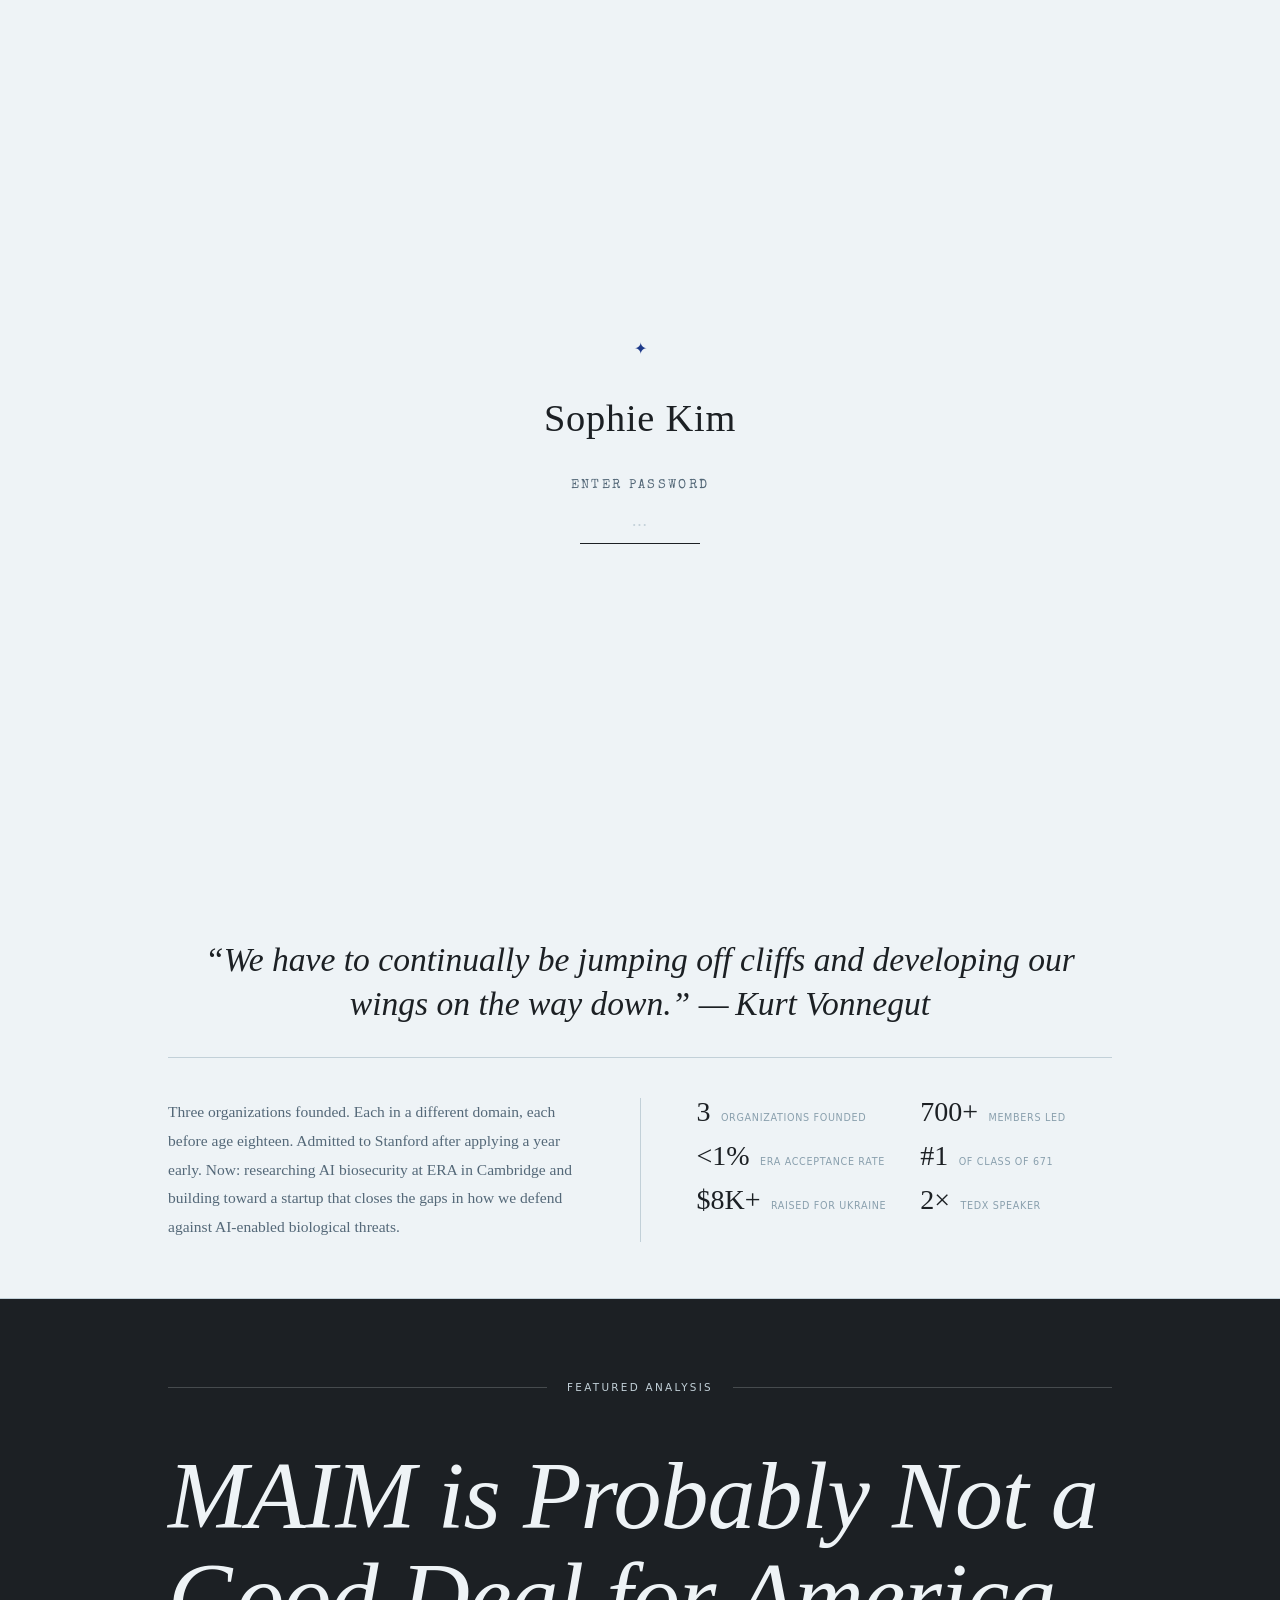
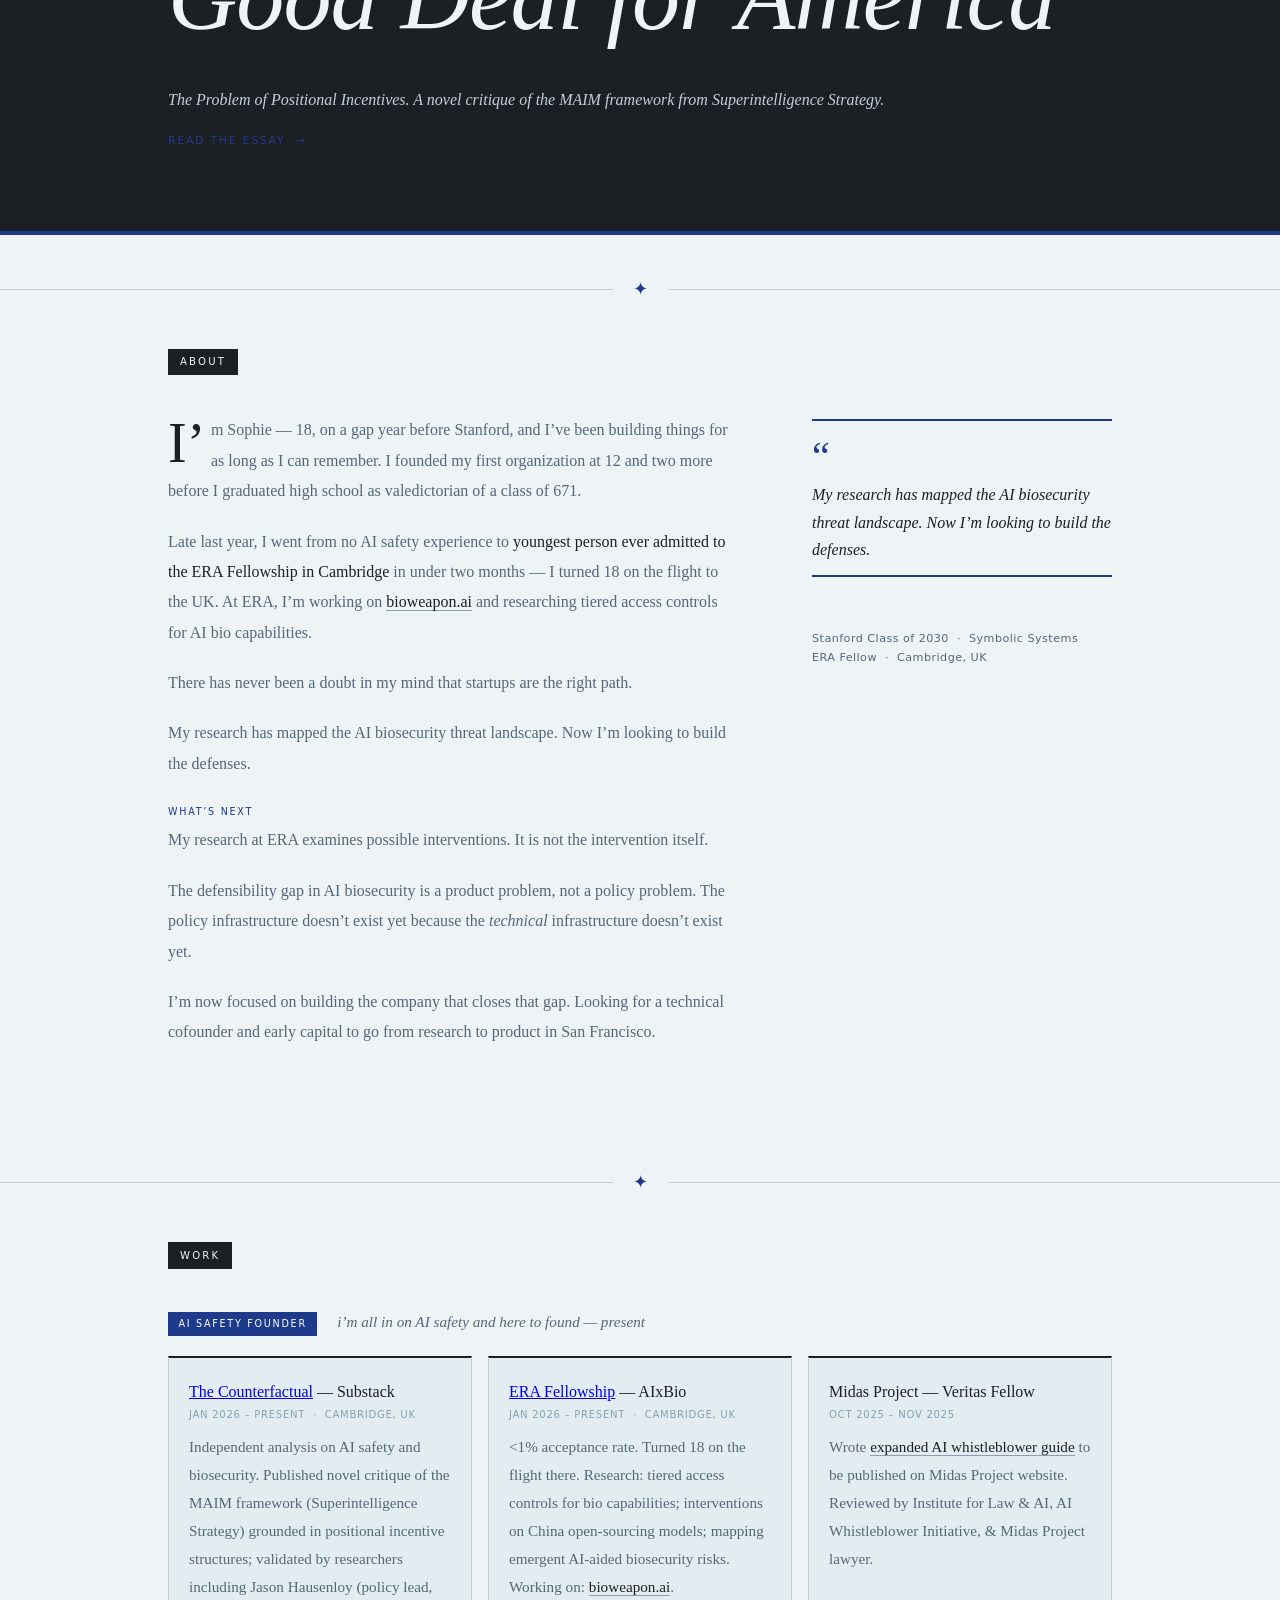
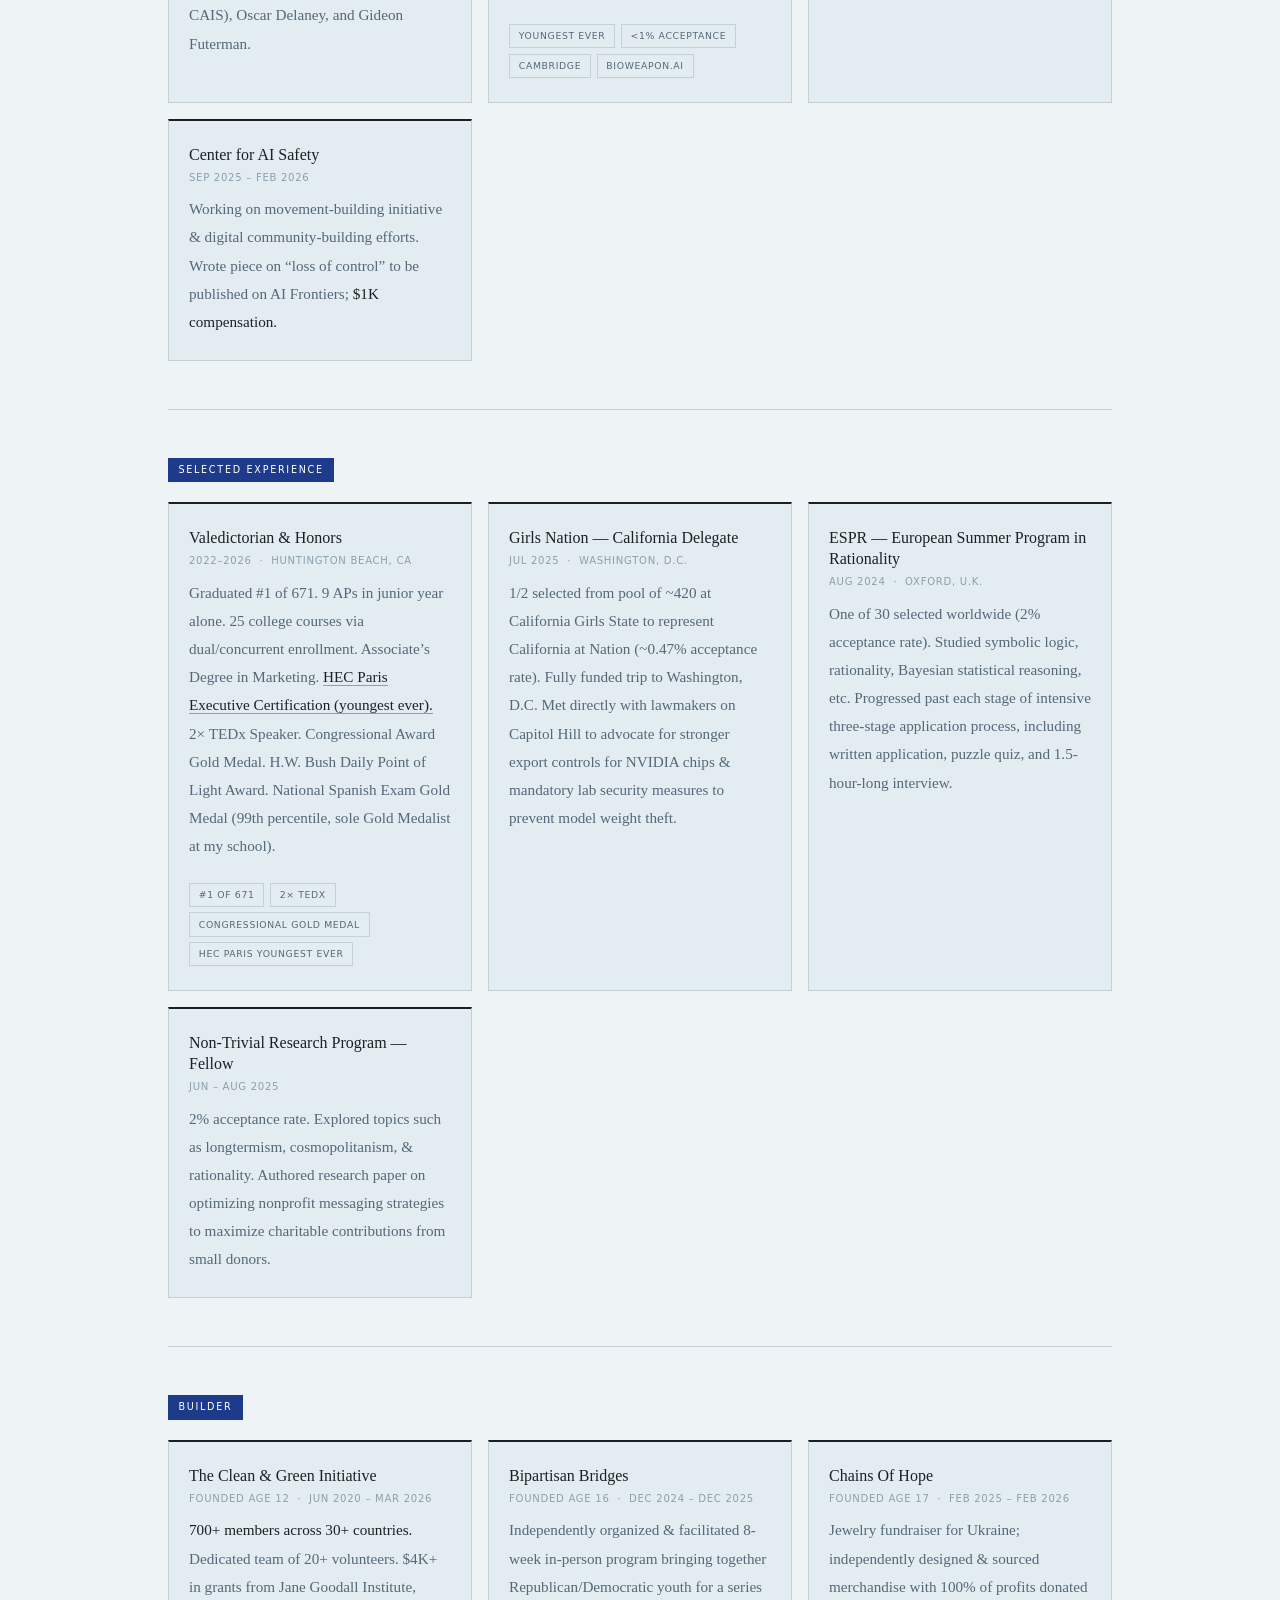
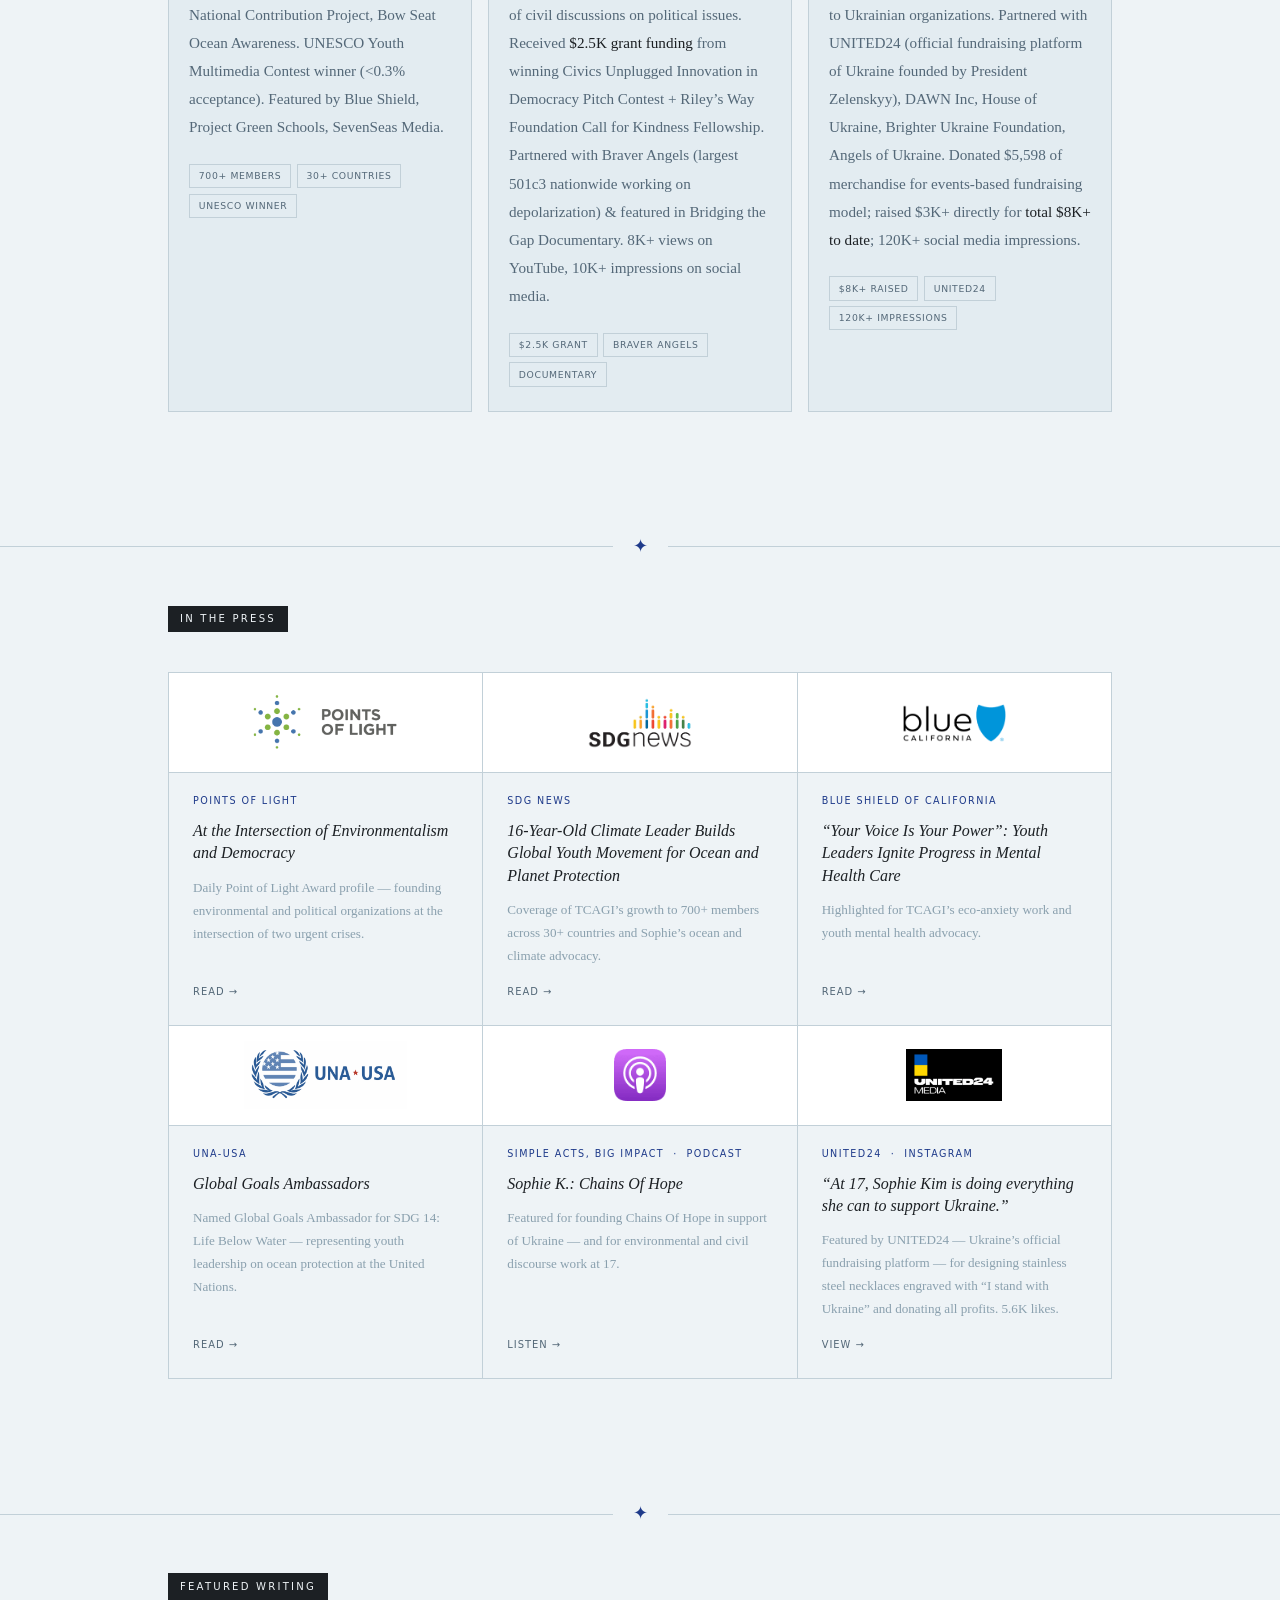
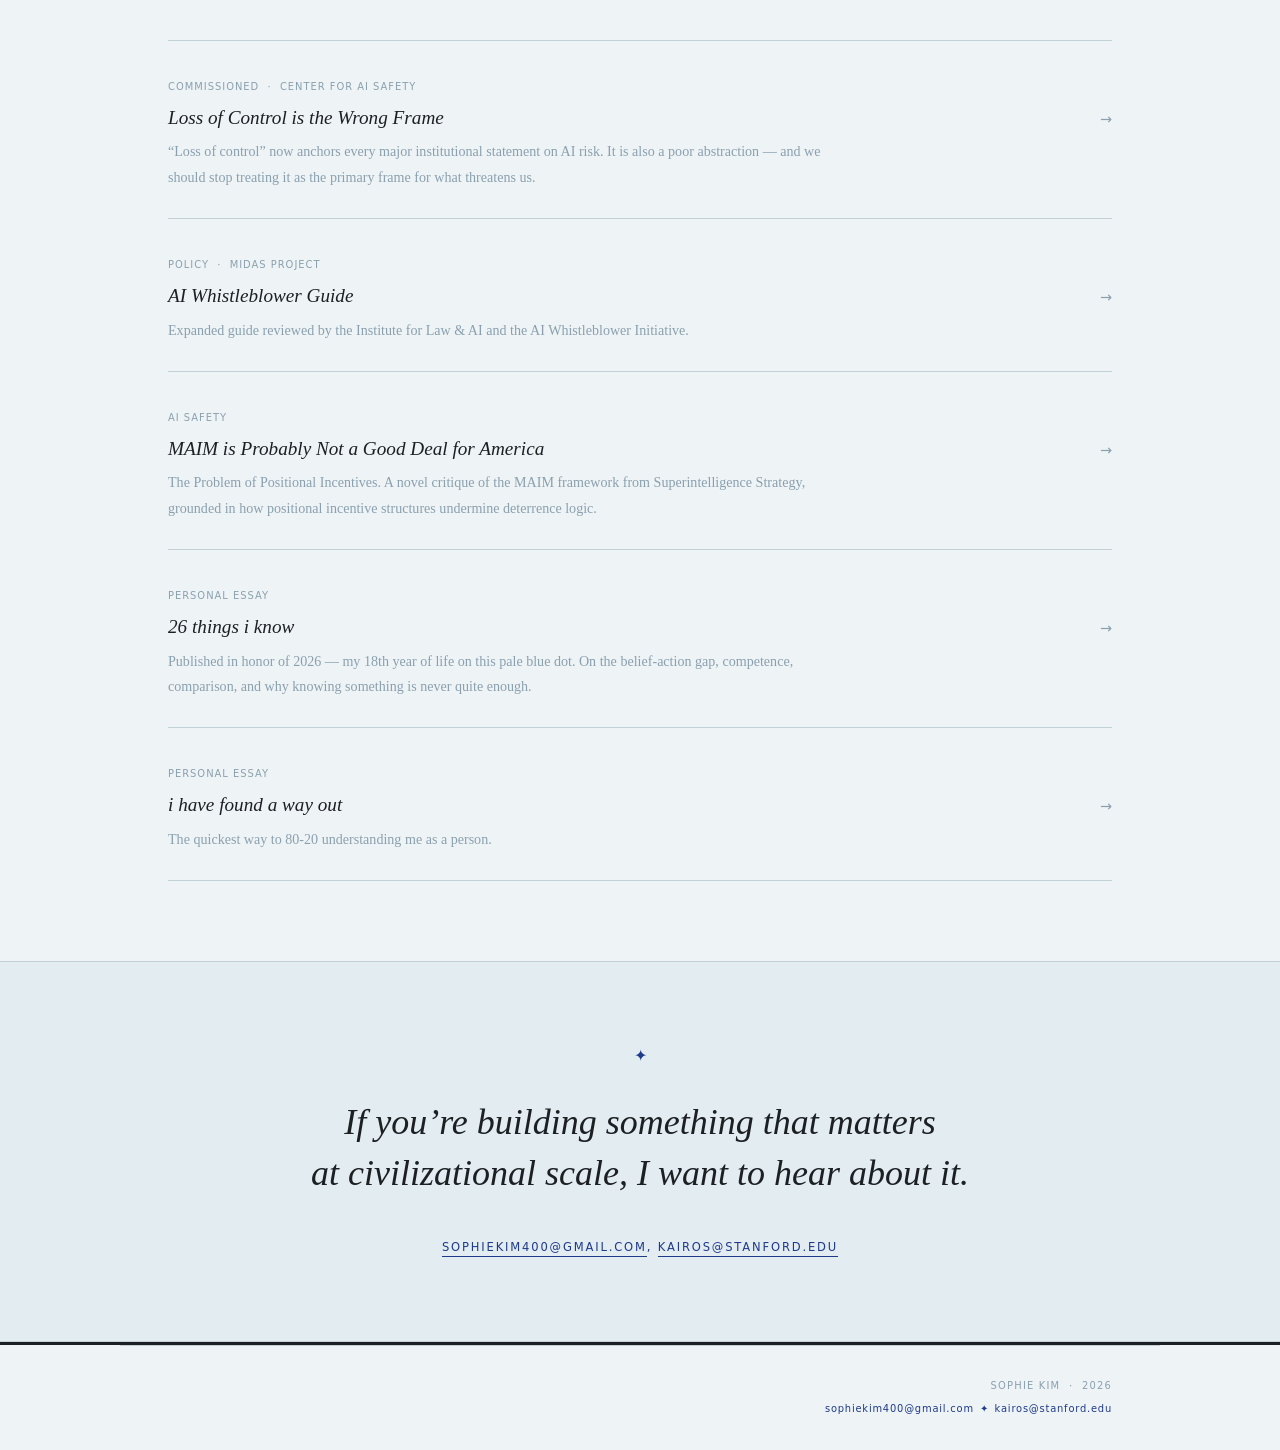
==== index.html @ 9f5b7395 "Update What's Next opening line Co-Authored-By: Claude Sonnet 4.6 <noreply@anthropic.com>" ====
<!DOCTYPE html>
<html lang="en">
<head>
  <meta charset="UTF-8">
  <meta name="viewport" content="width=device-width, initial-scale=1.0">
  <title>Sophie Kim</title>
  <link rel="icon" type="image/png" sizes="256x256" href="images/favicon.png?v=2">
  <link rel="shortcut icon" href="images/favicon.png?v=2">
  <link rel="apple-touch-icon" href="images/favicon.png?v=2">
  <meta name="description" content="18. Youngest ERA Fellow. Stanford gap year. Three organizations founded. I jump off cliffs and build wings on the way down.">
  <meta property="og:title" content="Sophie Kim">
  <meta property="og:description" content="18. Youngest ERA Fellow. Stanford gap year. Builder.">
  <meta property="og:type" content="website">
  <link rel="preconnect" href="https://fonts.googleapis.com">
  <link rel="preconnect" href="https://fonts.gstatic.com" crossorigin>
  <link rel="stylesheet" href="https://fonts.googleapis.com/css2?family=Special+Elite&family=IM+Fell+DW+Pica:ital@1&display=swap">
  <link rel="stylesheet" href="css/sophie.css">
  <style>
    /* Inlined to bypass server CSS cache */
    .masthead-accent-band{background:#1e3a8a!important}
    .editorial-painting{position:relative;height:58vh;min-height:340px;overflow:hidden!important}
    .editorial-painting img{width:100%!important;height:100%!important;object-fit:cover!important;object-position:center 28%!important;display:block!important}
    .about-credentials{border-top:none!important}
    .ornament-sym{color:#1e3a8a!important}
    .contact-ornament{color:#1e3a8a!important}
    .contact-email{color:#1e3a8a!important}
    .footer-inner{justify-content:flex-end!important}
    .footer-emails{display:flex!important;flex-direction:row!important;align-items:center!important;gap:0.4rem!important;white-space:nowrap!important;flex-wrap:nowrap!important}
    .footer-email{font-family:system-ui,-apple-system,sans-serif!important;font-size:0.62rem!important;color:#1e3a8a!important;letter-spacing:0.08em!important}
    .footer-email-sep{color:#1e3a8a!important;font-size:0.62rem!important}
    .masthead-name{font-family:'IM Fell DW Pica',Georgia,serif!important;font-weight:400!important;font-style:normal!important;letter-spacing:0.02em!important}
    .masthead-sub{font-family:'Special Elite',Georgia,serif!important;font-style:normal!important}
    /* Card styles */
    .fade-up{opacity:1!important;transform:none!important}
    .act{display:grid;grid-template-columns:repeat(auto-fill,minmax(270px,1fr));gap:1rem;padding-bottom:3rem;margin-bottom:3rem;border-bottom:1px solid #c2d0d8}
    .act--last{padding-bottom:0;margin-bottom:0;border-bottom:none}
    .act-header{grid-column:1/-1;display:flex;align-items:baseline;gap:1.25rem;margin-bottom:.25rem}
    .act-header-bar{font-family:system-ui,sans-serif;font-size:.6rem;letter-spacing:.18em;text-transform:uppercase;color:#fff;background:#1e3a8a;padding:.25rem .65rem;white-space:nowrap;flex-shrink:0}
    .work-item{background:#e3ecf1;border:1px solid #c2d0d8;border-top:2px solid #1c2024;padding:1.5rem 1.25rem;display:flex;flex-direction:column}
    .work-item-head{display:flex;flex-direction:column;gap:.2rem;margin-bottom:.6rem}
    .work-org{font-family:Georgia,serif;font-size:1rem;color:#1c2024;line-height:1.3}
    .work-date{font-family:system-ui,sans-serif;font-size:.63rem;letter-spacing:.07em;text-transform:uppercase;color:#8aa0ae}
    .work-desc{font-family:Georgia,serif;font-size:.95rem;line-height:1.85;color:#546878;margin-bottom:.65rem}
    .work-tags{display:flex;flex-wrap:wrap;gap:.35rem;margin-top:.75rem}
    .tag{font-family:system-ui,sans-serif;font-size:.58rem;letter-spacing:.07em;text-transform:uppercase;color:#546878;border:1px solid #c2d0d8;padding:.2rem .55rem}
    .media-grid{display:grid;grid-template-columns:repeat(3,1fr);gap:0;border-top:1px solid #c2d0d8;border-left:1px solid #c2d0d8}
    .media-card{display:flex;flex-direction:column;text-decoration:none;color:inherit;background:#eef3f6;border-right:1px solid #c2d0d8;border-bottom:1px solid #c2d0d8;overflow:hidden}
    .media-card-logo{display:flex;align-items:center;justify-content:center;height:100px;padding:1.5rem;background:#fff;border-bottom:1px solid #c2d0d8;flex-shrink:0}
    .media-card-logo img{max-height:52px;max-width:100%;width:auto;object-fit:contain}
    .media-card-body{display:flex;flex-direction:column;flex:1;padding:1.25rem 1.5rem 1.5rem}
    .about-what-next-label{font-family:system-ui,sans-serif!important;font-size:.6rem!important;letter-spacing:.18em!important;text-transform:uppercase!important;color:#1e3a8a!important;margin-top:1.5rem!important;margin-bottom:.25rem!important}
    .featured-sub{font-family:Georgia,serif;font-style:italic;font-size:1rem;color:#c2d0d8!important;margin:.5rem 0 1.25rem;line-height:1.5}
    .featured-label{color:#c2d0d8!important}
    .media-card-pub{font-family:system-ui,sans-serif;font-size:.6rem;letter-spacing:.15em;text-transform:uppercase;color:#1e3a8a;margin-bottom:.65rem}
    .media-card-title{font-family:Georgia,serif;font-weight:400;font-style:italic;font-size:1rem;line-height:1.4;color:#1c2024;margin-bottom:.75rem}
    .media-card-desc{font-family:Georgia,serif;font-size:.82rem;line-height:1.75;color:#8aa0ae;margin-bottom:1rem;flex:1}
    .media-card-cta{font-family:system-ui,sans-serif;font-size:.62rem;letter-spacing:.1em;text-transform:uppercase;color:#546878;margin-top:auto}
    @media(max-width:900px){.media-grid{grid-template-columns:repeat(2,1fr)}}
    @media(max-width:600px){.media-grid{grid-template-columns:1fr}.act{grid-template-columns:1fr}}
  /* Password overlay */
  #pw-overlay{position:fixed;inset:0;z-index:9999;background:#eef3f6;display:flex;flex-direction:column;align-items:center;justify-content:center;gap:1.5rem}
  #pw-overlay.hidden{display:none}
  #pw-overlay .pw-name{font-family:'IM Fell DW Pica',Georgia,serif;font-size:2.4rem;color:#1c2024;letter-spacing:.02em}
  #pw-overlay .pw-label{font-family:'Special Elite',Georgia,serif;font-size:.8rem;letter-spacing:.18em;text-transform:uppercase;color:#546878}
  #pw-overlay .pw-form{display:flex;flex-direction:column;align-items:center;gap:.75rem}
  #pw-overlay input[type=password]{background:transparent;border:none;border-bottom:1.5px solid #1c2024;font-family:Georgia,serif;font-size:1.1rem;color:#1c2024;text-align:center;padding:.4rem .6rem;outline:none;width:120px;letter-spacing:.15em}
  #pw-overlay input[type=password]::placeholder{color:#c2d0d8;letter-spacing:.05em}
  #pw-overlay .pw-error{font-family:system-ui,sans-serif;font-size:.62rem;letter-spacing:.1em;text-transform:uppercase;color:#c0392b;min-height:1em}
  #pw-overlay .pw-ornament{color:#1e3a8a;font-size:1rem}
  </style>
</head>
<body>

<div id="pw-overlay">
  <span class="pw-ornament">✦</span>
  <div class="pw-name">Sophie Kim</div>
  <div class="pw-form">
    <div class="pw-label">Enter password</div>
    <input type="password" id="pw-input" placeholder="···" autocomplete="off" autofocus>
    <div class="pw-error" id="pw-error"></div>
  </div>
</div>
<script>
(function(){
  if(sessionStorage.getItem('sk_auth')==='1'){document.getElementById('pw-overlay').classList.add('hidden');return;}
  document.getElementById('pw-input').addEventListener('keydown',function(e){
    if(e.key==='Enter'){
      var _e=[89,119],_k=[42,17],_v=this.value;
      if(_v.length===_e.length&&[..._v].every(function(c,i){return(c.charCodeAt(0)^_k[i])===_e[i];})){
        sessionStorage.setItem('sk_auth','1');
        document.getElementById('pw-overlay').classList.add('hidden');
      } else {
        document.getElementById('pw-error').textContent='incorrect';
        this.value='';
      }
    }
  });
})();
</script>

<nav id="main-nav">
  <a href="/" class="nav-home">Sophie Kim</a>
  <div class="nav-links">
    <a href="#about">About</a>
    <a href="#writing">Featured Writing</a>
    <a href="#work">Work</a>
    <a href="#press">Press</a>
    <a href="mailto:kairos@stanford.edu">Contact</a>
  </div>
</nav>

<!-- ══════════ MASTHEAD ══════════ -->
<header class="masthead">
  <div class="masthead-inner">
  <div class="masthead-accent-band"></div>
    <h1 class="masthead-name">Sophie Kim</h1>
    <p class="masthead-sub">AI Biosecurity Founder</p>
    <div class="masthead-rule masthead-rule--thin"></div>
    <p class="masthead-kicker">
      ERA Fellow &ensp;&middot;&ensp; Stanford Gap Year &ensp;&middot;&ensp; Cambridge, UK
    </p>
    <div class="masthead-rule masthead-rule--thick"></div>
  </div>
</header>

<!-- ══════════ PAINTING ══════════ -->
<div class="editorial-painting">
  <img src="images/morning-mist.png" alt="">
  <p class="editorial-painting-credit">Caspar David Friedrich &nbsp;&middot;&nbsp; <em>Wanderer Above the Sea of Fog</em> &nbsp;&middot;&nbsp; 1818</p>
</div>

<!-- ══════════ DECK ══════════ -->
<section class="deck">
  <div class="deck-inner">
    <div class="deck-headline-row">
      <p class="deck-tagline">&ldquo;We have to continually be jumping off cliffs and developing our wings on the way down.&rdquo; &mdash;&thinsp;Kurt Vonnegut</p>
    </div>
    <div class="deck-rule"></div>
    <div class="deck-columns">
      <div class="deck-col-text">
        <p class="deck-lede">Three organizations founded. Each in a different domain, each before age eighteen. Admitted to Stanford after applying a year early. Now: researching AI biosecurity at ERA in Cambridge and building toward a startup that closes the gaps in how we defend against AI-enabled biological threats.</p>
      </div>
      <div class="deck-col-rule"></div>
      <div class="deck-col-stats">
        <div class="deck-stat"><span class="stat-n">3</span><span class="stat-l">organizations founded</span></div>
        <div class="deck-stat"><span class="stat-n">700+</span><span class="stat-l">members led</span></div>
        <div class="deck-stat"><span class="stat-n">&lt;1%</span><span class="stat-l">ERA acceptance rate</span></div>
        <div class="deck-stat"><span class="stat-n">#1</span><span class="stat-l">of class of 671</span></div>
        <div class="deck-stat"><span class="stat-n">$8K+</span><span class="stat-l">raised for Ukraine</span></div>
        <div class="deck-stat"><span class="stat-n">2&times;</span><span class="stat-l">TEDx speaker</span></div>
      </div>
    </div>
  </div>
</section>

<!-- ══════════ FEATURED ESSAY ══════════ -->
<section class="featured" id="writing">
  <div class="featured-inner">
    <div class="featured-label-row">
      <div class="featured-label-line"></div>
      <span class="featured-label">Featured Analysis</span>
      <div class="featured-label-line"></div>
    </div>
    <a href="https://thecounterfactual.substack.com/p/maim-is-probably-not-a-good-deal" target="_blank" rel="noopener" class="featured-link">
      <h2 class="featured-title">MAIM is Probably Not a Good Deal for America</h2>
      <p class="featured-sub">The Problem of Positional Incentives. A novel critique of the MAIM framework from Superintelligence Strategy.</p>
      <span class="featured-cta">Read the essay &nbsp;&rarr;</span>
    </a>
  </div>
</section>

<!-- ══════════ ORNAMENT ══════════ -->
<div class="section-ornament">
  <div class="ornament-line"></div>
  <span class="ornament-sym" aria-hidden="true">✦</span>
  <div class="ornament-line"></div>
</div>

<!-- ══════════ ABOUT ══════════ -->
<section class="about-section" id="about">
  <div class="section-inner">
    <div class="section-bar fade-up">About</div>
    <div class="about-grid fade-up">
      <div class="about-body">
        <p class="about-drop-cap">
          I&rsquo;m Sophie &mdash; 18, on a gap year before Stanford, and I&rsquo;ve been building
          things for as long as I can remember. I founded my first organization at 12
          and two more before I graduated high school as valedictorian of a class of 671.
        </p>
        <p>
          Late last year, I went from no AI safety experience to <strong>youngest person ever admitted
          to the ERA Fellowship in Cambridge</strong> in under two months &mdash; I turned 18 on the flight to the UK. At ERA, I&rsquo;m working on <a href="https://bioweapon.ai" target="_blank" rel="noopener">bioweapon.ai</a>
          and researching tiered access controls for AI bio capabilities.
        </p>

        <p>
          There has never been a doubt in my mind that startups are the right path.
        </p>
        <p>
          My research has mapped the AI biosecurity threat landscape. Now I&rsquo;m looking to build the defenses.
        </p>
        <p class="about-what-next-label">What&rsquo;s Next</p>
        <p>
          My research at ERA examines possible interventions. It is not the intervention itself.
        </p>
        <p>
          The defensibility gap in AI biosecurity is a product problem, not a policy problem. The policy infrastructure doesn&rsquo;t exist yet because the <em>technical</em> infrastructure doesn&rsquo;t exist yet.
        </p>
        <p>
          I&rsquo;m now focused on building the company that closes that gap. Looking for a technical cofounder and early capital to go from research to product in San Francisco.
        </p>
      </div>
      <div class="about-pull-col">
        <div class="about-pull">
          <div class="about-pull-rule"></div>
          <div class="about-pull-mark">&ldquo;</div>
          <p class="about-pull-text">My research has mapped the AI biosecurity threat landscape. Now I&rsquo;m looking to build the defenses.</p>
          <div class="about-pull-rule"></div>
        </div>
        <div class="about-credentials">
          <div class="about-credential">Stanford Class of 2030 &nbsp;&middot;&nbsp; Symbolic Systems</div>
          <div class="about-credential">ERA Fellow &nbsp;&middot;&nbsp; Cambridge, UK</div>

        </div>
      </div>
    </div>
  </div>
</section>

<!-- ══════════ ORNAMENT ══════════ -->
<div class="section-ornament">
  <div class="ornament-line"></div>
  <span class="ornament-sym" aria-hidden="true">✦</span>
  <div class="ornament-line"></div>
</div>

<!-- ══════════ TRACK RECORD ══════════ -->
<section class="work-section" id="work">
  <div class="section-inner">
    <div class="section-bar fade-up">Work</div>


    <!-- AI Safety Founder -->
    <div class="act fade-up">
      <div class="act-header">
        <div class="act-header-bar">AI Safety Founder</div>
        <span class="act-title">i&rsquo;m all in on AI safety and here to found &mdash; present</span>
      </div>

      <div class="work-item">
        <div class="work-item-head">
          <span class="work-org"><a href="https://thecounterfactual.substack.com/" target="_blank" rel="noopener">The Counterfactual</a> &mdash; Substack</span>
          <span class="work-date">Jan 2026 &ndash; present &nbsp;&middot;&nbsp; Cambridge, UK</span>
        </div>
        <p class="work-desc">
          Independent analysis on AI safety and biosecurity. Published novel critique of the MAIM framework (Superintelligence Strategy) grounded in positional incentive structures; validated by researchers including Jason Hausenloy (policy lead, CAIS), Oscar Delaney, and Gideon Futerman.
        </p>
      </div>

      <div class="work-item">
        <div class="work-item-head">
          <span class="work-org"><a href="https://www.aixbiosecurity.com/fellows-w26" target="_blank" rel="noopener">ERA Fellowship</a> &mdash; AIxBio</span>
          <span class="work-date">Jan 2026 &ndash; present &nbsp;&middot;&nbsp; Cambridge, UK</span>
        </div>
        <p class="work-desc">
          &lt;1% acceptance rate. Turned 18 on the flight there. Research: tiered access
          controls for bio capabilities; interventions on China open-sourcing models;
          mapping emergent AI-aided biosecurity risks. Working on:
          <a href="https://bioweapon.ai" target="_blank" rel="noopener">bioweapon.ai</a>.
        </p>
        <div class="work-tags">
          <span class="tag">youngest ever</span>
          <span class="tag">&lt;1% acceptance</span>
          <span class="tag">Cambridge</span>
          <span class="tag">bioweapon.ai</span>
        </div>
      </div>

      <div class="work-item">
        <div class="work-item-head">
          <span class="work-org">Midas Project &mdash; Veritas Fellow</span>
          <span class="work-date">Oct 2025 &ndash; Nov 2025</span>
        </div>
        <p class="work-desc">
          Wrote <a href="https://docs.google.com/document/d/16yWjHWvjCpX8hJPDFLS2lTYqXaR7HbegJMPhqX0ZA_U/edit?tab=t.mjegr4b2dik0" target="_blank" rel="noopener">expanded AI whistleblower guide</a> to be published on Midas Project website.
          Reviewed by Institute for Law &amp; AI, AI Whistleblower Initiative, &amp; Midas Project lawyer.
        </p>
      </div>

      <div class="work-item">
        <div class="work-item-head">
          <span class="work-org">Center for AI Safety</span>
          <span class="work-date">Sep 2025 &ndash; Feb 2026</span>
        </div>
        <p class="work-desc">
          Working on movement-building initiative &amp; digital community-building efforts.
          Wrote piece on &ldquo;loss of control&rdquo; to be published on AI Frontiers; <strong>$1K compensation.</strong>
        </p>
      </div>

    </div>

    <!-- Outlier Talent -->
    <div class="act fade-up">
      <div class="act-header">
        <div class="act-header-bar">Selected Experience</div>
      </div>

      <div class="work-item">
        <div class="work-item-head">
          <span class="work-org">Valedictorian &amp; Honors</span>
          <span class="work-date">2022&ndash;2026 &nbsp;&middot;&nbsp; Huntington Beach, CA</span>
        </div>
        <p class="work-desc">
          Graduated #1 of 671. 9 APs in junior year alone. 25 college courses via dual/concurrent enrollment.
          Associate&rsquo;s Degree in Marketing. <strong><a href="https://www.SmartCertificate.com/SmartCertificate/?1%7c8dfc4507-5f87-4e7e-84e0-80905a79a181%7c4c9d1f4e-4ce0-4665-b762-129b78603976" target="_blank" rel="noopener">HEC Paris Executive Certification
          (youngest ever).</a></strong> 2&times; TEDx Speaker. Congressional Award Gold Medal.
          H.W. Bush Daily Point of Light Award.
          National Spanish Exam Gold Medal (99th percentile, sole Gold Medalist at my school).
        </p>
        <div class="work-tags">
          <span class="tag">#1 of 671</span>
          <span class="tag">2&times; TEDx</span>
          <span class="tag">Congressional Gold Medal</span>
          <span class="tag">HEC Paris youngest ever</span>
        </div>
      </div>

      <div class="work-item">
        <div class="work-item-head">
          <span class="work-org">Girls Nation &mdash; California Delegate</span>
          <span class="work-date">Jul 2025 &nbsp;&middot;&nbsp; Washington, D.C.</span>
        </div>
        <p class="work-desc">
          1/2 selected from pool of ~420 at California Girls State to represent California at Nation (~0.47% acceptance rate). Fully funded trip to Washington, D.C. Met directly with lawmakers on Capitol Hill to advocate for stronger export controls for NVIDIA chips &amp; mandatory lab security measures to prevent model weight theft.
        </p>
      </div>

      <div class="work-item">
        <div class="work-item-head">
          <span class="work-org">ESPR &mdash; European Summer Program in Rationality</span>
          <span class="work-date">Aug 2024 &nbsp;&middot;&nbsp; Oxford, U.K.</span>
        </div>
        <p class="work-desc">
          One of 30 selected worldwide (2% acceptance rate). Studied symbolic logic, rationality, Bayesian statistical reasoning, etc.
          Progressed past each stage of intensive three-stage application process, including written application, puzzle quiz, and 1.5-hour-long interview.
        </p>
      </div>

      <div class="work-item">
        <div class="work-item-head">
          <span class="work-org">Non-Trivial Research Program &mdash; Fellow</span>
          <span class="work-date">Jun &ndash; Aug 2025</span>
        </div>
        <p class="work-desc">
          2% acceptance rate. Explored topics such as longtermism, cosmopolitanism, &amp; rationality.
          Authored research paper on optimizing nonprofit messaging strategies to maximize charitable contributions from small donors.
        </p>
      </div>
    </div>

    <!-- Builder -->
    <div class="act act--last fade-up">
      <div class="act-header">
        <div class="act-header-bar">Builder</div>
      </div>

      <div class="work-item">
        <div class="work-item-head">
          <span class="work-org">The Clean &amp; Green Initiative</span>
          <span class="work-date">Founded age 12 &nbsp;&middot;&nbsp; Jun 2020 &ndash; Mar 2026</span>
        </div>
        <p class="work-desc">
          <strong>700+ members across 30+ countries.</strong> Dedicated team of 20+ volunteers.
          $4K+ in grants from Jane Goodall Institute, National Contribution Project,
          Bow Seat Ocean Awareness. UNESCO Youth Multimedia Contest winner (&lt;0.3% acceptance).
          Featured by Blue Shield, Project Green Schools, SevenSeas Media.
        </p>
        <div class="work-tags">
          <span class="tag">700+ members</span>
          <span class="tag">30+ countries</span>
          <span class="tag">UNESCO winner</span>
        </div>
      </div>

      <div class="work-item">
        <div class="work-item-head">
          <span class="work-org">Bipartisan Bridges</span>
          <span class="work-date">Founded age 16 &nbsp;&middot;&nbsp; Dec 2024 &ndash; Dec 2025</span>
        </div>
        <p class="work-desc">
          Independently organized &amp; facilitated 8-week in-person program bringing together Republican/Democratic youth for a series of civil discussions on political issues.
          Received <strong>$2.5K grant funding</strong> from winning Civics Unplugged Innovation in Democracy Pitch Contest + Riley&rsquo;s Way Foundation Call for Kindness Fellowship.
          Partnered with Braver Angels (largest 501c3 nationwide working on depolarization) &amp; featured in Bridging the Gap Documentary. 8K+ views on YouTube, 10K+ impressions on social media.
        </p>
        <div class="work-tags">
          <span class="tag">$2.5K grant</span>
          <span class="tag">Braver Angels</span>
          <span class="tag">documentary</span>
        </div>
      </div>

      <div class="work-item">
        <div class="work-item-head">
          <span class="work-org">Chains Of Hope</span>
          <span class="work-date">Founded age 17 &nbsp;&middot;&nbsp; Feb 2025 &ndash; Feb 2026</span>
        </div>
        <p class="work-desc">
          Jewelry fundraiser for Ukraine; independently designed &amp; sourced merchandise with 100% of profits donated to Ukrainian organizations.
          Partnered with UNITED24 (official fundraising platform of Ukraine founded by President Zelenskyy), DAWN Inc, House of Ukraine, Brighter Ukraine Foundation, Angels of Ukraine.
          Donated $5,598 of merchandise for events-based fundraising model; raised $3K+ directly for <strong>total $8K+ to date</strong>; 120K+ social media impressions.
        </p>
        <div class="work-tags">
          <span class="tag">$8K+ raised</span>
          <span class="tag">UNITED24</span>
          <span class="tag">120K+ impressions</span>
        </div>
      </div>
    </div>

  </div>
</section>

<!-- ══════════ ORNAMENT ══════════ -->
<div class="section-ornament">
  <div class="ornament-line"></div>
  <span class="ornament-sym" aria-hidden="true">✦</span>
  <div class="ornament-line"></div>
</div>

<!-- ══════════ MEDIA / PRESS ══════════ -->
<section class="media-section" id="press">
  <div class="section-inner">
    <div class="section-bar fade-up">In the Press</div>
    <div class="media-grid">

      <a href="https://www.pointsoflight.org/awards/at-the-intersection-of-environmentalism-and-democracy/" target="_blank" rel="noopener" class="media-card fade-up">
        <div class="media-card-logo"><img src="images/pol-logo.png" alt="Points of Light" style="max-height:68px"></div>
        <div class="media-card-body">
          <div class="media-card-pub">Points of Light</div>
          <h3 class="media-card-title">At the Intersection of Environmentalism and Democracy</h3>
          <p class="media-card-desc">Daily Point of Light Award profile — founding environmental and political organizations at the intersection of two urgent crises.</p>
          <span class="media-card-cta">Read &rarr;</span>
        </div>
      </a>

      <a href="https://sdgnews.com/16-year-old-climate-leader-sophie-kim-builds-global-youth-movement-for-ocean-and-planet-protection/" target="_blank" rel="noopener" class="media-card fade-up">
        <div class="media-card-logo"><img src="images/sdg-logo.png" alt="SDG News"></div>
        <div class="media-card-body">
          <div class="media-card-pub">SDG News</div>
          <h3 class="media-card-title">16-Year-Old Climate Leader Builds Global Youth Movement for Ocean and Planet Protection</h3>
          <p class="media-card-desc">Coverage of TCAGI&rsquo;s growth to 700+ members across 30+ countries and Sophie&rsquo;s ocean and climate advocacy.</p>
          <span class="media-card-cta">Read &rarr;</span>
        </div>
      </a>

      <a href="https://news.blueshieldca.com/2024/07/24/your-voice-is-your-power-youth-leaders-ignite-progress-in-mental-health-care?sf274024504=1" target="_blank" rel="noopener" class="media-card fade-up">
        <div class="media-card-logo"><img src="images/bsc-logo.png" alt="Blue Shield of California" style="max-height:38px"></div>
        <div class="media-card-body">
          <div class="media-card-pub">Blue Shield of California</div>
          <h3 class="media-card-title">&ldquo;Your Voice Is Your Power&rdquo;: Youth Leaders Ignite Progress in Mental Health Care</h3>
          <p class="media-card-desc">Highlighted for TCAGI&rsquo;s eco-anxiety work and youth mental health advocacy.</p>
          <span class="media-card-cta">Read &rarr;</span>
        </div>
      </a>

      <a href="https://unausa.org/2024-2025-global-goals-ambassadors/" target="_blank" rel="noopener" class="media-card fade-up">
        <div class="media-card-logo"><img src="images/unausa-logo.png" alt="UNA-USA" style="max-height:68px"></div>
        <div class="media-card-body">
          <div class="media-card-pub">UNA-USA</div>
          <h3 class="media-card-title">Global Goals Ambassadors</h3>
          <p class="media-card-desc">Named Global Goals Ambassador for SDG&nbsp;14: Life Below Water &mdash; representing youth leadership on ocean protection at the United Nations.</p>
          <span class="media-card-cta">Read &rarr;</span>
        </div>
      </a>

      <a href="https://podcasts.apple.com/us/podcast/sophie-k-chains-of-hope/id1641520893?i=1000724722344" target="_blank" rel="noopener" class="media-card fade-up">
        <div class="media-card-logo"><img src="images/logo-applepodcasts.png" alt="Apple Podcasts"></div>
        <div class="media-card-body">
          <div class="media-card-pub">Simple Acts, Big Impact &nbsp;&middot;&nbsp; Podcast</div>
          <h3 class="media-card-title">Sophie K.: Chains Of Hope</h3>
          <p class="media-card-desc">Featured for founding Chains Of Hope in support of Ukraine &mdash; and for environmental and civil discourse work at 17.</p>
          <span class="media-card-cta">Listen &rarr;</span>
        </div>
      </a>

      <a href="https://www.instagram.com/p/DI4Qe8MNiFI/" target="_blank" rel="noopener" class="media-card fade-up">
        <div class="media-card-logo"><img src="images/u24-logo.png" alt="UNITED24"></div>
        <div class="media-card-body">
          <div class="media-card-pub">UNITED24 &nbsp;&middot;&nbsp; Instagram</div>
          <h3 class="media-card-title">&ldquo;At 17, Sophie Kim is doing everything she can to support Ukraine.&rdquo;</h3>
          <p class="media-card-desc">Featured by UNITED24 &mdash; Ukraine&rsquo;s official fundraising platform &mdash; for designing stainless steel necklaces engraved with &ldquo;I stand with Ukraine&rdquo; and donating all profits. 5.6K likes.</p>
          <span class="media-card-cta">View &rarr;</span>
        </div>
      </a>

    </div>
  </div>
</section>

<!-- ══════════ ORNAMENT ══════════ -->
<div class="section-ornament">
  <div class="ornament-line"></div>
  <span class="ornament-sym" aria-hidden="true">✦</span>
  <div class="ornament-line"></div>
</div>

<!-- ══════════ MORE WRITING ══════════ -->
<section class="writing-more">
  <div class="section-inner">
    <div class="section-bar fade-up">Featured Writing</div>
    <div class="essays-list">

      <a href="https://docs.google.com/document/d/1tTch-gjyNPdQXnMIOy1_RCKa4S9sZD5CCKE3l6YerTc/edit?tab=t.lgcw66eyu6cz#heading=h.oby91hsfqg01" target="_blank" rel="noopener" class="essay-item fade-up">
        <div class="essay-item-label"><span class="essay-tag">Commissioned &nbsp;&middot;&nbsp; Center for AI Safety</span></div>
        <div class="essay-title-row">
          <span class="essay-title">Loss of Control is the Wrong Frame</span>
          <span class="essay-arrow">&rarr;</span>
        </div>
        <p class="essay-teaser">
          &ldquo;Loss of control&rdquo; now anchors every major institutional statement on AI risk. It is also a poor abstraction &mdash; and we should stop treating it as the primary frame for what threatens us.
        </p>
      </a>

      <a href="https://docs.google.com/document/d/16yWjHWvjCpX8hJPDFLS2lTYqXaR7HbegJMPhqX0ZA_U/edit?tab=t.mjegr4b2dik0" target="_blank" rel="noopener" class="essay-item fade-up">
        <div class="essay-item-label"><span class="essay-tag">Policy &nbsp;&middot;&nbsp; Midas Project</span></div>
        <div class="essay-title-row">
          <span class="essay-title">AI Whistleblower Guide</span>
          <span class="essay-arrow">&rarr;</span>
        </div>
        <p class="essay-teaser">
          Expanded guide reviewed by the Institute for Law &amp; AI and the AI Whistleblower Initiative.
        </p>
      </a>

      <a href="https://thecounterfactual.substack.com/p/maim-is-probably-not-a-good-deal" target="_blank" rel="noopener" class="essay-item fade-up">
        <div class="essay-item-label"><span class="essay-tag">AI Safety</span></div>
        <div class="essay-title-row">
          <span class="essay-title">MAIM is Probably Not a Good Deal for America</span>
          <span class="essay-arrow">&rarr;</span>
        </div>
        <p class="essay-teaser">
          The Problem of Positional Incentives. A novel critique of the MAIM framework from Superintelligence Strategy, grounded in how positional incentive structures undermine deterrence logic.
        </p>
      </a>

      <a href="https://curiouslysophie.com/26-things.html" target="_blank" rel="noopener" class="essay-item fade-up">
        <div class="essay-item-label"><span class="essay-tag">Personal Essay</span></div>
        <div class="essay-title-row">
          <span class="essay-title">26 things i know</span>
          <span class="essay-arrow">&rarr;</span>
        </div>
        <p class="essay-teaser">
          Published in honor of 2026 &mdash; my 18th year of life on this pale blue dot.
          On the belief-action gap, competence, comparison, and why knowing
          something is never quite enough.
        </p>
      </a>

      <a href="https://curiouslysophie.com/posts/i-have-found-a-way-out.html" target="_blank" rel="noopener" class="essay-item fade-up">
        <div class="essay-item-label"><span class="essay-tag">Personal Essay</span></div>
        <div class="essay-title-row">
          <span class="essay-title">i have found a way out</span>
          <span class="essay-arrow">&rarr;</span>
        </div>
        <p class="essay-teaser">
          The quickest way to 80-20 understanding me as a person.
        </p>
      </a>



    </div>
  </div>
</section>

<!-- ══════════ CONTACT ══════════ -->
<section class="contact-section" id="contact">
  <div class="contact-inner fade-up">
    <div class="contact-ornament">&#10022;</div>
    <p class="contact-headline">
      If you&rsquo;re building something that matters<br>at civilizational scale, I want to hear about it.
    </p>
    <a href="mailto:sophiekim400@gmail.com" class="contact-email">sophiekim400@gmail.com</a><span style="color:#1e3a8a;font-family:system-ui;font-size:0.72rem;letter-spacing:0.16em">,&nbsp;</span><a href="mailto:kairos@stanford.edu" class="contact-email">kairos@stanford.edu</a>
  </div>
</section>

<footer>
  <div class="footer-rule-top"></div>
  <div class="footer-inner">

    <div class="footer-right">
      <span class="footer-sig">Sophie Kim &nbsp;&middot;&nbsp; 2026</span>
      <div class="footer-emails">
        <a href="mailto:sophiekim400@gmail.com" class="footer-email">sophiekim400@gmail.com</a>
        <span class="footer-email-sep">✦</span>
        <a href="mailto:kairos@stanford.edu" class="footer-email">kairos@stanford.edu</a>
      </div>
    </div>
  </div>
</footer>

<script src="js/main.js"></script>
</body>
</html>
---- css/sophie.css ----
@charset "UTF-8";
/* ==============================================
   SOPHIE KIM - Editorial / Newspaper
   Warm newsprint - Georgia serif - Rules & ornaments
   ============================================== */

*, *::before, *::after {
  box-sizing: border-box;
  margin: 0;
  padding: 0;
}

:root {
  --bg:       #eef3f6;  /* pale misty sky - nearly white blue */
  --bg-off:   #e3ecf1;  /* slightly deeper mist */
  --bg-dark:  #1c2024;  /* charcoal rocks */
  --text:     #1c2024;  /* dark charcoal */
  --muted:    #546878;  /* mid atmospheric blue-grey */
  --dim:      #8aa0ae;  /* hazy light grey */
  --accent:   #1e3a8a;  /* deep navy/royal blue */
  --border:   #c2d0d8;  /* pale blue-grey border */

  --serif: Georgia, 'Times New Roman', serif;
  --sans:  system-ui, -apple-system, 'Segoe UI', Helvetica, sans-serif;

  --max-w: 1040px;
}

html { scroll-behavior: smooth; }

body {
  background: var(--bg);
  color: var(--text);
  font-family: var(--serif);
  font-size: 18px;
  line-height: 1.7;
  -webkit-font-smoothing: antialiased;
  overflow-x: hidden;
}

/* ==================== NAV ==================== */

nav {
  position: fixed;
  top: 0; left: 0; right: 0;
  z-index: 100;
  display: flex;
  align-items: center;
  justify-content: space-between;
  padding: 1rem 3rem;
  transition: background 0.3s, border-color 0.3s;
}

nav.scrolled {
  background: rgba(238, 243, 246, 0.96);
  backdrop-filter: blur(8px);
  -webkit-backdrop-filter: blur(8px);
  border-bottom: 1px solid var(--border);
}

.nav-home {
  font-family: var(--sans);
  font-size: 0.7rem;
  letter-spacing: 0.14em;
  text-transform: uppercase;
  color: var(--text);
  text-decoration: none;
}

.nav-links {
  display: flex;
  gap: 2.5rem;
  list-style: none;
}

.nav-links a {
  font-family: var(--sans);
  font-size: 0.7rem;
  letter-spacing: 0.1em;
  text-transform: uppercase;
  color: var(--muted);
  text-decoration: none;
  transition: color 0.2s;
}

.nav-links a:hover { color: var(--text); }

/* ==================== MASTHEAD ==================== */

.masthead {
  padding-top: 4.5rem;
  background: var(--bg);
}

.masthead-accent-band {
  width: 100%;
  height: 5px;
  background: var(--accent);
}

.masthead-inner {
  max-width: var(--max-w);
  margin: 0 auto;
  padding: 0 3rem;
  text-align: center;
}

.masthead-rule {
  width: 100%;
}

.masthead-rule--thick {
  height: 3px;
  background: var(--text);
  margin: 1.5rem 0 0;
}

.masthead-rule--thin {
  height: 1px;
  background: var(--text);
  margin: 0.6rem 0;
}

.masthead-name {
  font-family: 'IM Fell DW Pica', Georgia, serif;
  font-weight: 400;
  font-style: normal;
  font-size: clamp(3.75rem, 10vw, 8rem);
  letter-spacing: 0.02em;
  line-height: 1;
  color: var(--text);
  padding: 0.5rem 0;
}

.masthead-sub {
  font-family: 'Special Elite', Georgia, serif;
  font-style: normal;
  font-size: 1rem;
  color: var(--muted);
  letter-spacing: 0.04em;
  padding: 0.25rem 0;
}

.masthead-kicker {
  font-family: var(--sans);
  font-size: 0.67rem;
  letter-spacing: 0.2em;
  text-transform: uppercase;
  color: var(--muted);
  display: block;
  padding: 0.9rem 0 1.5rem;
}

/* ==================== PAINTING ==================== */

.editorial-painting {
  position: relative;
  height: 58vh;
  min-height: 340px;
  overflow: hidden;
}

.editorial-painting img {
  width: 100%;
  height: 100%;
  object-fit: cover;
  object-position: center 28%;
  display: block;
}

.editorial-painting::after {
  content: '';
  position: absolute;
  bottom: 0;
  left: 0;
  right: 0;
  height: 55%;
  background: linear-gradient(to bottom, transparent, var(--bg));
  pointer-events: none;
}

.editorial-painting-credit {
  position: absolute;
  bottom: 1.25rem;
  right: 2rem;
  font-family: var(--sans);
  font-size: 0.58rem;
  letter-spacing: 0.1em;
  text-transform: uppercase;
  color: rgba(255, 255, 255, 0.5);
  z-index: 1;
}

/* ==================== DECK ==================== */

.deck {
  position: relative;
  border-bottom: 1px solid var(--border);
  background: var(--bg);
}

.deck-inner {
  max-width: var(--max-w);
  margin: 0 auto;
  padding: 3.5rem 3rem;
}

.deck-headline-row {
  text-align: center;
  margin-bottom: 2rem;
}

.deck-tagline {
  font-family: var(--serif);
  font-style: italic;
  font-size: clamp(1.4rem, 3vw, 2.1rem);
  line-height: 1.3;
  color: var(--text);
}

.deck-rule {
  width: 100%;
  height: 1px;
  background: var(--border);
  margin-bottom: 2.5rem;
}

.deck-columns {
  display: grid;
  grid-template-columns: 1fr 1px 1fr;
  gap: 3.5rem;
  align-items: start;
}

.deck-col-rule {
  background: var(--border);
  align-self: stretch;
}

.deck-lede {
  font-family: var(--serif);
  font-size: 0.97rem;
  line-height: 1.85;
  color: var(--muted);
  margin-bottom: 1rem;
}

.deck-lede:last-child { margin-bottom: 0; }

.deck-col-stats {
  display: grid;
  grid-template-columns: 1fr 1fr;
  gap: 1rem 2rem;
}

.deck-stat {
  display: flex;
  align-items: baseline;
  gap: 0.65rem;
}

.stat-n {
  font-family: var(--serif);
  font-size: 1.75rem;
  font-weight: 400;
  color: var(--text);
  line-height: 1;
  flex-shrink: 0;
}

.stat-l {
  font-family: var(--sans);
  font-size: 0.6rem;
  letter-spacing: 0.07em;
  text-transform: uppercase;
  color: var(--dim);
  line-height: 1.4;
}

/* ==================== FEATURED ESSAY ==================== */

.featured {
  background: var(--text);
  border-bottom: 4px solid var(--accent);
}

.featured-inner {
  max-width: var(--max-w);
  margin: 0 auto;
  padding: 5rem 3rem;
}

.featured-label-row {
  display: flex;
  align-items: center;
  gap: 1.25rem;
  margin-bottom: 3rem;
}

.featured-label-line {
  flex: 1;
  height: 1px;
  background: rgba(238, 243, 246, 0.2);
}

.featured-label {
  font-family: var(--sans);
  font-size: 0.65rem;
  letter-spacing: 0.22em;
  text-transform: uppercase;
  color: var(--accent);
  white-space: nowrap;
}

.featured-link {
  display: block;
  text-decoration: none;
  color: inherit;
  transition: opacity 0.25s;
}

.featured-link:hover { opacity: 0.82; }

.featured-title {
  font-family: var(--serif);
  font-weight: 400;
  font-style: italic;
  font-size: clamp(2.75rem, 7.5vw, 6rem);
  color: var(--bg);
  line-height: 1.06;
  letter-spacing: -0.01em;
  margin-bottom: 2.5rem;
}

.featured-pull-wrap {
  display: flex;
  gap: 1rem;
  align-items: flex-start;
  max-width: 660px;
  margin-bottom: 2.5rem;
}

.featured-pull-deco {
  font-family: var(--serif);
  font-size: 4rem;
  line-height: 0.75;
  color: var(--accent);
  flex-shrink: 0;
  margin-top: 0.2rem;
}

.featured-pull {
  font-family: var(--serif);
  font-style: italic;
  font-size: 1rem;
  line-height: 1.85;
  color: rgba(238, 243, 246, 0.6);
  border: none;
  padding: 0;
}

.featured-cta {
  font-family: var(--sans);
  font-size: 0.68rem;
  letter-spacing: 0.16em;
  text-transform: uppercase;
  color: var(--accent);
  display: block;
}

/* ==================== ORNAMENT ==================== */

.section-ornament {
  display: flex;
  align-items: center;
  gap: 1.25rem;
  padding: 2.5rem 0;
}

.ornament-line {
  flex: 1;
  height: 1px;
  background: var(--border);
}

.ornament-sym {
  font-size: 1.1rem;
  color: var(--accent);
  flex-shrink: 0;
}

/* ==================== SECTION STRUCTURE ==================== */

.section-inner {
  max-width: var(--max-w);
  margin: 0 auto;
  padding: 0 3rem 5rem;
}

.section-bar {
  font-family: var(--sans);
  font-size: 0.63rem;
  letter-spacing: 0.22em;
  text-transform: uppercase;
  color: var(--bg);
  background: var(--text);
  display: inline-block;
  padding: 0.3rem 0.75rem;
  margin-bottom: 2.5rem;
}

/* ==================== ABOUT ==================== */

.about-section {
}

.about-grid {
  display: grid;
  grid-template-columns: 1fr 300px;
  gap: 5rem;
  align-items: start;
}

.about-body p {
  font-family: var(--serif);
  font-size: 1rem;
  line-height: 1.9;
  color: var(--muted);
  margin-bottom: 1.25rem;
}

.about-body p:last-child { margin-bottom: 0; }

.about-drop-cap::first-letter {
  font-size: 3.5rem;
  line-height: 0.8;
  float: left;
  margin: 0.1em 0.1em 0 0;
  color: var(--text);
  font-weight: 400;
}

.about-body strong { color: var(--text); font-weight: 500; }

.about-body a {
  color: var(--text);
  text-decoration: none;
  border-bottom: 1px solid var(--dim);
  transition: border-color 0.2s;
}

.about-body a:hover { border-color: var(--accent); }

.about-pull-col {
  padding-top: 0.25rem;
}

.about-pull {
  margin-bottom: 2rem;
}

.about-pull-rule {
  width: 100%;
  height: 2px;
  background: var(--accent);
  margin-bottom: 1.25rem;
}

.about-pull-rule + .about-pull-rule,
.about-pull-source + .about-pull-rule {
  margin-bottom: 0;
  margin-top: 1.25rem;
}

.about-pull-mark {
  font-family: var(--serif);
  font-size: 2.5rem;
  line-height: 0.8;
  color: var(--accent);
  margin-bottom: 0.5rem;
}

.about-pull-text {
  font-family: var(--serif);
  font-style: italic;
  font-size: 1rem;
  line-height: 1.7;
  color: var(--text);
  margin-bottom: 0.75rem;
}

.about-pull-source {
  font-family: var(--sans);
  font-size: 0.63rem;
  letter-spacing: 0.1em;
  text-transform: uppercase;
  color: var(--dim);
  margin-bottom: 1rem;
}

.about-credentials {
  padding-top: 1.25rem;
}

.about-credential {
  font-family: var(--sans);
  font-size: 0.7rem;
  letter-spacing: 0.04em;
  color: var(--muted);
  line-height: 1.7;
}

/* ==================== WORK / TRACK RECORD ==================== */

.work-section {
}

.work-intro {
  font-family: var(--serif);
  font-style: italic;
  font-size: 1.1rem;
  color: var(--muted);
  margin-bottom: 3.5rem;
  line-height: 1.6;
}

.act {
  display: grid;
  grid-template-columns: repeat(auto-fill, minmax(270px, 1fr));
  gap: 1rem;
  padding-bottom: 3rem;
  margin-bottom: 3rem;
  border-bottom: 1px solid var(--border);
}

.act--last {
  padding-bottom: 0;
  margin-bottom: 0;
  border-bottom: none;
}

.act-header {
  grid-column: 1 / -1;
  display: flex;
  align-items: baseline;
  gap: 1.25rem;
  margin-bottom: 0.25rem;
}

.act-header-bar {
  font-family: var(--sans);
  font-size: 0.6rem;
  letter-spacing: 0.18em;
  text-transform: uppercase;
  color: #fff;
  background: var(--accent);
  padding: 0.25rem 0.65rem;
  white-space: nowrap;
  flex-shrink: 0;
}

.act-title {
  font-family: var(--serif);
  font-style: italic;
  font-size: 0.95rem;
  color: var(--muted);
}

.work-item {
  background: var(--bg-off);
  border: 1px solid var(--border);
  border-top: 2px solid var(--text);
  padding: 1.5rem 1.25rem;
  display: flex;
  flex-direction: column;
}

.work-item-head {
  display: flex;
  flex-direction: column;
  gap: 0.2rem;
  margin-bottom: 0.6rem;
}

.work-org {
  font-family: var(--serif);
  font-weight: 400;
  font-size: 1rem;
  color: var(--text);
  line-height: 1.3;
}

.work-date {
  font-family: var(--sans);
  font-size: 0.63rem;
  letter-spacing: 0.07em;
  text-transform: uppercase;
  color: var(--dim);
  white-space: nowrap;
  flex-shrink: 0;
}

.work-desc {
  font-family: var(--serif);
  font-size: 0.95rem;
  line-height: 1.85;
  color: var(--muted);
  margin-bottom: 0.65rem;
}

.work-desc:last-child { margin-bottom: 0; }
.work-desc strong { color: var(--text); font-weight: 500; }

.work-desc a {
  color: var(--text);
  text-decoration: none;
  border-bottom: 1px solid var(--dim);
  transition: border-color 0.2s;
}

.work-desc a:hover { border-color: var(--accent); }

.work-tags {
  display: flex;
  flex-wrap: wrap;
  gap: 0.35rem;
  margin-top: 0.75rem;
}

.tag {
  font-family: var(--sans);
  font-size: 0.58rem;
  letter-spacing: 0.07em;
  text-transform: uppercase;
  color: var(--muted);
  border: 1px solid var(--border);
  padding: 0.2rem 0.55rem;
}

/* ==================== WRITING ==================== */

.writing-more {
  border-bottom: 1px solid var(--border);
}

.essays-list {
  border-top: 1px solid var(--border);
}

.essay-item {
  display: block;
  padding: 1.75rem 0;
  border-bottom: 1px solid var(--border);
  text-decoration: none;
  color: inherit;
  transition: opacity 0.2s;
}

.essay-item--last { border-bottom: none; }
.essay-item--forthcoming { cursor: default; }

a.essay-item:hover { opacity: 0.65; }

.essay-item-label {
  margin-bottom: 0.4rem;
}

.essay-tag {
  font-family: var(--sans);
  font-size: 0.62rem;
  letter-spacing: 0.1em;
  text-transform: uppercase;
  color: var(--dim);
}

.essay-title-row {
  display: flex;
  align-items: baseline;
  justify-content: space-between;
  gap: 2rem;
  margin-bottom: 0.5rem;
}

.essay-title {
  font-family: var(--serif);
  font-style: italic;
  font-size: 1.2rem;
  color: var(--text);
  line-height: 1.3;
}

.essay-arrow {
  font-family: var(--sans);
  font-size: 0.9rem;
  color: var(--dim);
  flex-shrink: 0;
  transition: color 0.2s;
}

a.essay-item:hover .essay-arrow { color: var(--accent); }

.essay-arrow--dim { color: var(--border); }

.essay-teaser {
  font-family: var(--serif);
  font-size: 0.88rem;
  line-height: 1.8;
  color: var(--dim);
  max-width: 680px;
}

/* ==================== CONTACT ==================== */

.contact-section {
  background: var(--bg-off);
  border-bottom: 1px solid var(--border);
}

.contact-inner {
  max-width: var(--max-w);
  margin: 0 auto;
  padding: 5rem 3rem;
  text-align: center;
}

.contact-ornament {
  font-size: 1rem;
  color: var(--accent);
  margin-bottom: 1.75rem;
}

.contact-headline {
  font-family: var(--serif);
  font-style: italic;
  font-size: clamp(1.5rem, 3vw, 2.25rem);
  color: var(--text);
  line-height: 1.4;
  margin-bottom: 2rem;
}

.contact-email {
  font-family: var(--sans);
  font-size: 0.72rem;
  letter-spacing: 0.16em;
  text-transform: uppercase;
  color: var(--accent);
  text-decoration: none;
  border-bottom: 1px solid currentColor;
  padding-bottom: 2px;
  transition: opacity 0.2s;
}

.contact-email:hover { opacity: 0.65; }

/* ==================== FOOTER ==================== */

.footer-rule-top {
  height: 3px;
  background: var(--text);
}

footer {
  background: var(--bg);
}

.footer-inner {
  max-width: var(--max-w);
  margin: 0 auto;
  padding: 2rem 3rem;
  display: flex;
  align-items: center;
  justify-content: space-between;
  gap: 3rem;
  border-top: 1px solid var(--border);
}

.footer-quote {
  font-family: var(--serif);
  font-style: italic;
  font-size: 0.85rem;
  color: var(--dim);
  line-height: 1.75;
  max-width: 520px;
}

.footer-right {
  display: flex;
  flex-direction: column;
  align-items: flex-end;
  gap: 0.4rem;
}

.footer-emails {
  display: flex;
  align-items: center;
  gap: 0.4rem;
  white-space: nowrap;
}

.footer-email {
  font-family: var(--sans);
  font-size: 0.62rem;
  letter-spacing: 0.08em;
  color: var(--accent);
  text-decoration: none;
  text-transform: lowercase;
}

.footer-email:hover { opacity: 0.65; }

.footer-email-sep {
  font-size: 0.35rem;
  color: var(--accent);
}

.footer-sig {
  font-family: var(--sans);
  font-size: 0.62rem;
  letter-spacing: 0.12em;
  text-transform: uppercase;
  color: var(--dim);
  white-space: nowrap;
}

/* ==================== FADE-UP ==================== */

.fade-up {
  opacity: 0;
  transform: translateY(12px);
  transition: opacity 0.65s ease, transform 0.65s ease;
}

.fade-up.visible {
  opacity: 1;
  transform: none;
}

/* ==================== ESSAY PAGES ==================== */

.container { padding: 0 3rem; }

.essay-page {
  max-width: 680px;
  margin: 0 auto;
  padding: 8rem 0 7rem;
}

.essay-page-header { margin-bottom: 4rem; }

.essay-back {
  font-family: var(--sans);
  font-size: 0.68rem;
  letter-spacing: 0.1em;
  text-transform: uppercase;
  color: var(--muted);
  text-decoration: none;
  display: inline-block;
  margin-bottom: 3rem;
  transition: color 0.2s;
}

.essay-back:hover { color: var(--text); }

.essay-page-title {
  font-family: var(--serif);
  font-weight: 400;
  font-size: clamp(1.75rem, 4.5vw, 3rem);
  color: var(--text);
  line-height: 1.15;
  letter-spacing: -0.01em;
  margin-bottom: 0.75rem;
}

.essay-page-meta {
  font-family: var(--sans);
  font-size: 0.66rem;
  color: var(--dim);
  letter-spacing: 0.1em;
  text-transform: uppercase;
}

.essay-body {
  font-family: var(--serif);
  font-size: 1.05rem;
  line-height: 1.9;
  color: var(--muted);
}

.essay-body p { margin-bottom: 1.5rem; }
.essay-body p:last-child { margin-bottom: 0; }
.essay-body em { font-style: italic; }
.essay-body strong { color: var(--text); font-weight: 500; }

.essay-body a {
  color: var(--text);
  text-decoration: none;
  border-bottom: 1px solid var(--border);
  transition: border-color 0.2s;
}

.essay-body a:hover { border-color: var(--accent); }

.essay-body blockquote {
  margin: 2.5rem 0;
  padding: 0 0 0 1.5rem;
  border-left: 2px solid var(--accent);
  font-style: italic;
}

.essay-body blockquote p { margin-bottom: 0.5rem; }
.essay-body blockquote p:last-child { margin-bottom: 0; }

.section-break {
  border: none;
  text-align: center;
  margin: 3rem 0;
}

.section-break::after {
  content: '*   *   *';
  color: var(--dim);
  font-size: 0.85rem;
  letter-spacing: 0.5em;
}

.essay-body h3, .section-heading {
  font-family: var(--sans);
  font-size: 0.66rem;
  letter-spacing: 0.18em;
  text-transform: uppercase;
  color: var(--muted);
  margin: 3rem 0 1.5rem;
  font-weight: 500;
}

.footnote {
  margin-top: 3.5rem;
  padding-top: 1.5rem;
  border-top: 1px solid var(--border);
  font-family: var(--sans);
  font-size: 0.78rem;
  color: var(--muted);
  line-height: 1.75;
}

.lyric {
  margin: 2.5rem 0;
  padding: 1.5rem 2rem;
  border-left: 1px solid var(--border);
  font-family: var(--serif);
  font-size: 1rem;
  color: var(--muted);
  line-height: 1.9;
  font-style: italic;
}

.lyric-attr {
  display: block;
  margin-top: 0.75rem;
  font-family: var(--sans);
  font-size: 0.63rem;
  letter-spacing: 0.08em;
  color: var(--dim);
  font-style: normal;
}

/* ==================== 26 THINGS ==================== */

.things-list {
  list-style: none;
  padding: 0;
  margin-top: 2.5rem;
}

.things-list > li {
  padding: 2rem 0;
  border-bottom: 1px solid var(--border);
  display: grid;
  grid-template-columns: 32px 1fr;
  gap: 1.5rem;
}

.things-list > li:last-child { border-bottom: none; }

.thing-number {
  font-family: var(--sans);
  font-size: 0.63rem;
  color: var(--accent);
  letter-spacing: 0.06em;
  padding-top: 0.25rem;
}

.thing-body p {
  font-family: var(--serif);
  font-size: 1rem;
  color: var(--muted);
  line-height: 1.85;
  margin-bottom: 0.75rem;
}

.thing-body p:last-child { margin-bottom: 0; }
.thing-body strong { color: var(--text); font-weight: 500; }

.thing-sub {
  margin-top: 0.75rem;
  padding-left: 1.25rem;
  border-left: 1px solid var(--border);
  font-family: var(--serif);
  font-size: 0.88rem;
  color: var(--dim);
  font-style: italic;
  line-height: 1.8;
}

/* ==================== MEDIA / PRESS ==================== */

.media-section {
}

.media-grid {
  display: grid;
  grid-template-columns: repeat(3, 1fr);
  gap: 0;
  border-top: 1px solid var(--border);
  border-left: 1px solid var(--border);
}

.media-card {
  display: flex;
  flex-direction: column;
  text-decoration: none;
  color: inherit;
  background: var(--bg);
  border-right: 1px solid var(--border);
  border-bottom: 1px solid var(--border);
  overflow: hidden;
  transition: background 0.2s;
}

.media-card:hover { background: var(--bg-off); }

.media-card-logo {
  display: flex;
  align-items: center;
  justify-content: center;
  height: 100px;
  padding: 1.5rem;
  background: #fff;
  border-bottom: 1px solid var(--border);
  flex-shrink: 0;
}

.media-card-logo img {
  max-height: 52px;
  max-width: 100%;
  width: auto;
  object-fit: contain;
}

.media-card-body {
  display: flex;
  flex-direction: column;
  flex: 1;
  padding: 1.25rem 1.5rem 1.5rem;
}

.media-card-pub {
  font-family: var(--sans);
  font-size: 0.6rem;
  letter-spacing: 0.15em;
  text-transform: uppercase;
  color: var(--accent);
  margin-bottom: 0.65rem;
}

.media-card-title {
  font-family: var(--serif);
  font-weight: 400;
  font-style: italic;
  font-size: 1rem;
  line-height: 1.4;
  color: var(--text);
  margin-bottom: 0.75rem;
}

.media-card-desc {
  font-family: var(--serif);
  font-size: 0.82rem;
  line-height: 1.75;
  color: var(--dim);
  margin-bottom: 1rem;
  flex: 1;
}

.media-card-cta {
  font-family: var(--sans);
  font-size: 0.62rem;
  letter-spacing: 0.1em;
  text-transform: uppercase;
  color: var(--muted);
  margin-top: auto;
  transition: color 0.2s;
}

.media-card:hover .media-card-cta { color: var(--accent); }

/* ==================== MOBILE ==================== */

@media (max-width: 900px) {
  nav { padding: 1rem 2rem; }

  .media-grid { grid-template-columns: repeat(2, 1fr); }

  .masthead-inner { padding: 0 2rem; }

  .deck-inner { padding: 3rem 2rem; }

  .deck-columns {
    grid-template-columns: 1fr;
    gap: 2rem;
  }

  .deck-col-rule { display: none; }

  .about-grid {
    grid-template-columns: 1fr;
    gap: 2.5rem;
  }

  .section-inner { padding: 0 2rem 4rem; }

  .section-ornament { padding: 2rem 0; }

  .featured-inner { padding: 4rem 2rem; }

  .contact-inner { padding: 4rem 2rem; }

  .footer-inner {
    flex-direction: column;
    text-align: center;
    padding: 2rem;
    gap: 1rem;
  }

  .footer-quote { max-width: 100%; }
}

@media (max-width: 640px) {
  .act { grid-template-columns: 1fr; }
}

@media (max-width: 540px) {
  .media-grid { grid-template-columns: 1fr; }

  .nav-links { display: none; }
  nav { padding: 1rem 1.5rem; }
  .masthead-inner { padding: 0 1.5rem; }
  .masthead-name { letter-spacing: 0.04em; }
  .deck-inner { padding: 2.5rem 1.5rem; }
  .deck-col-stats { grid-template-columns: 1fr 1fr; }
  .featured-inner { padding: 3rem 1.5rem; }
  .section-inner { padding: 0 1.5rem 3.5rem; }
  .section-ornament { padding: 1.75rem 0; }
  .contact-inner { padding: 3rem 1.5rem; }
  .container { padding: 0 1.5rem; }
  .essay-page { padding: 7rem 0 4rem; }
}
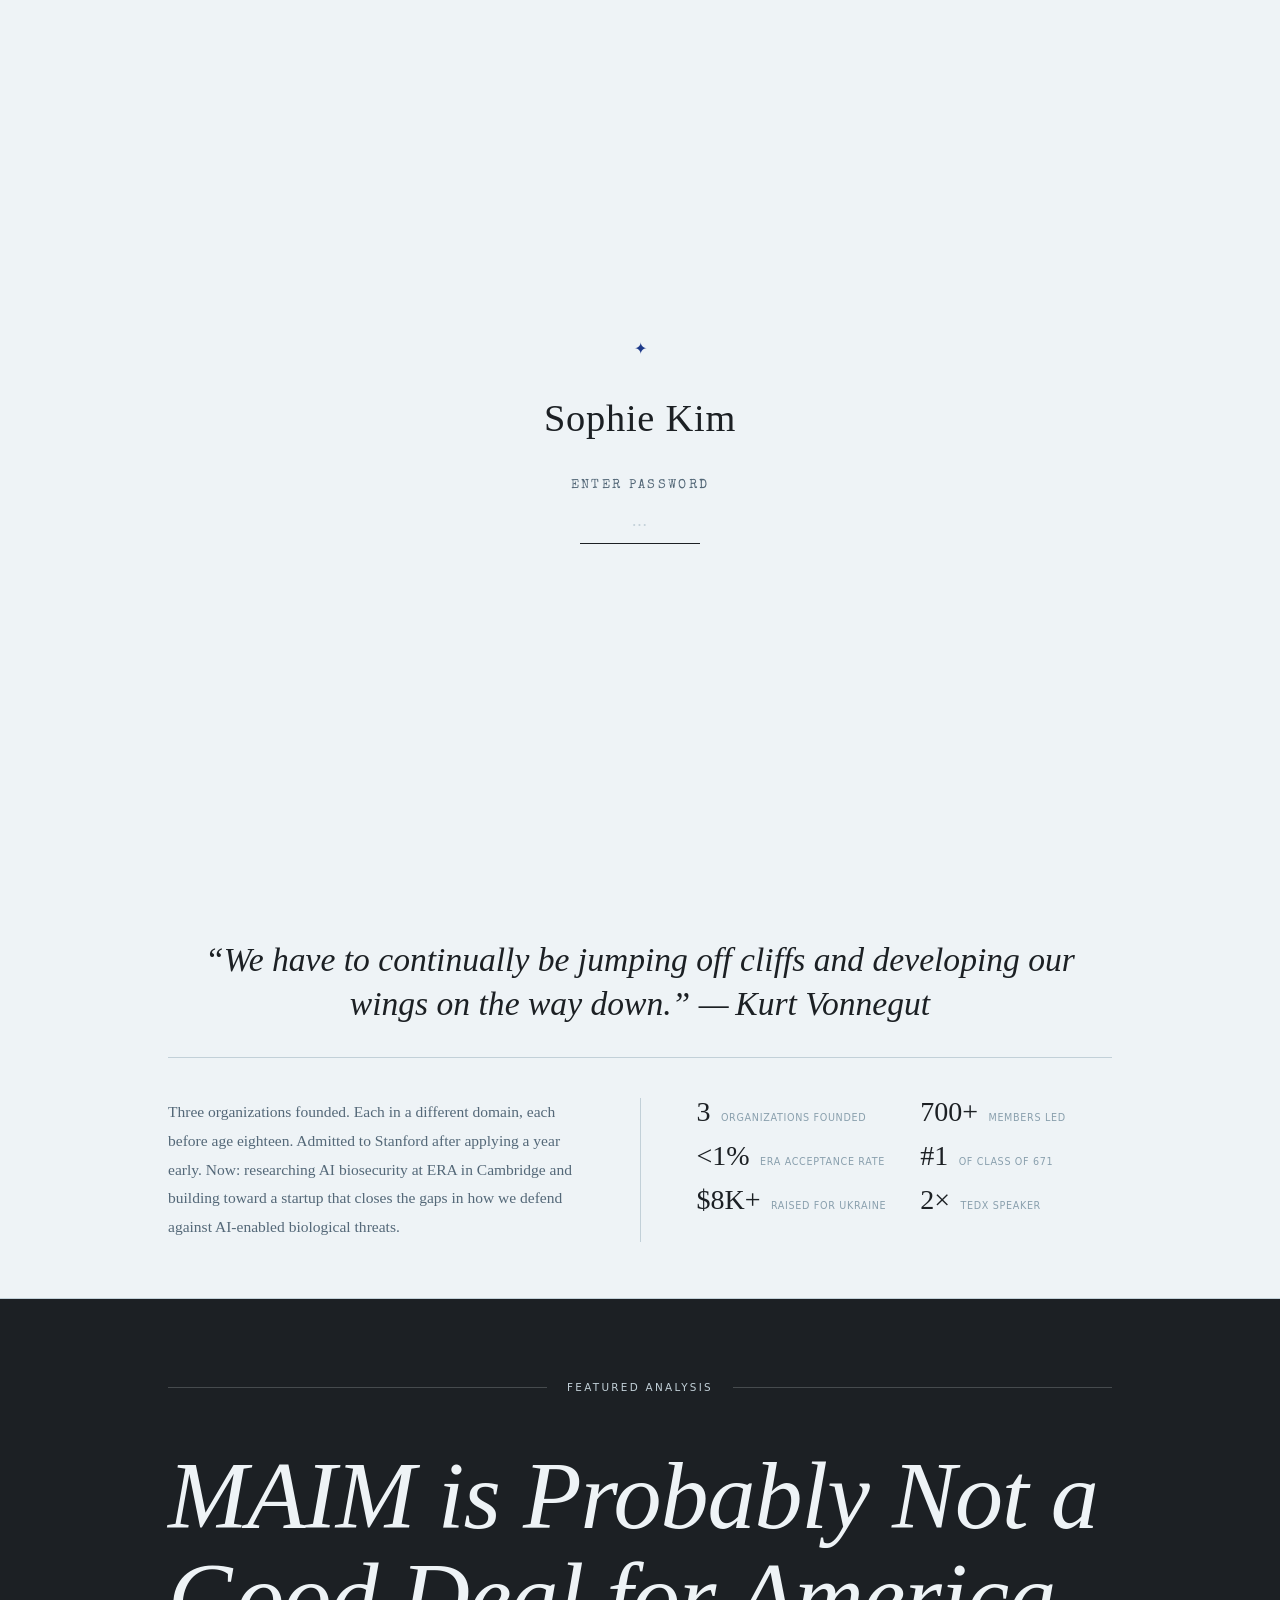
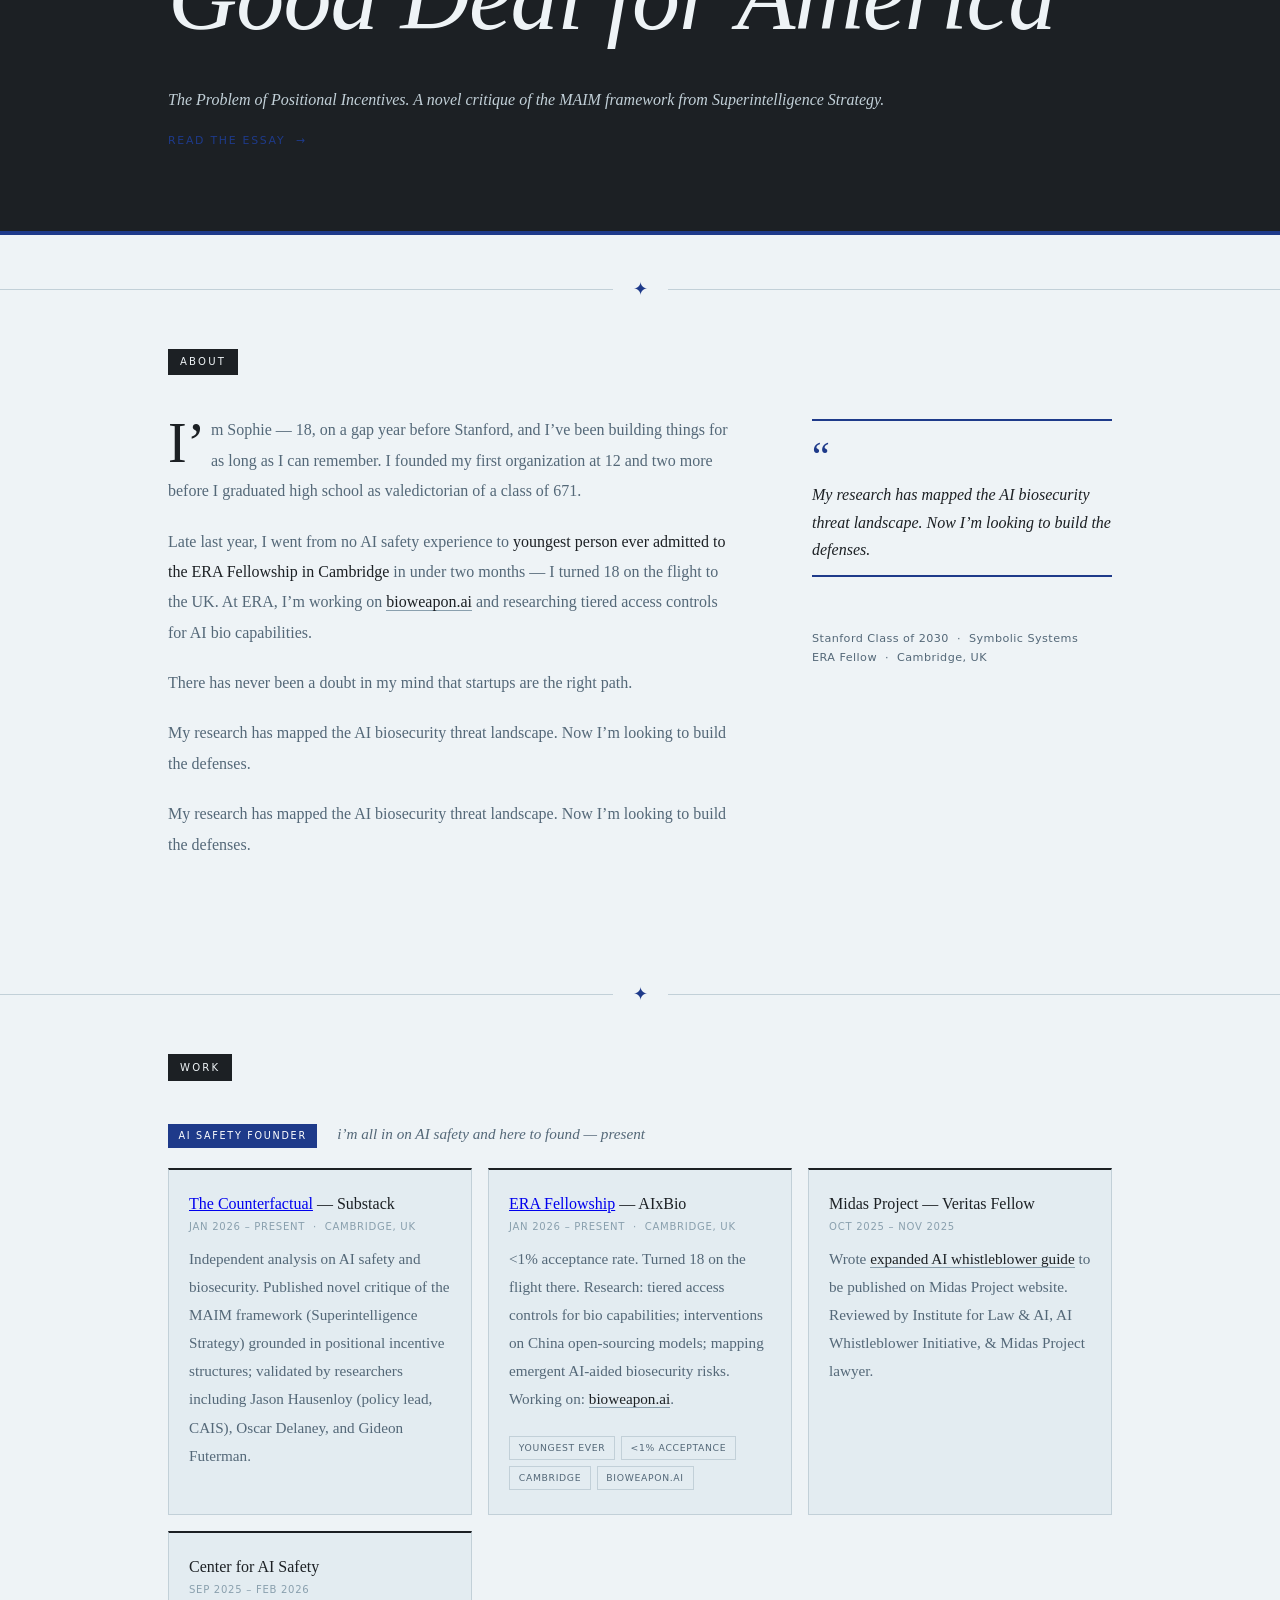
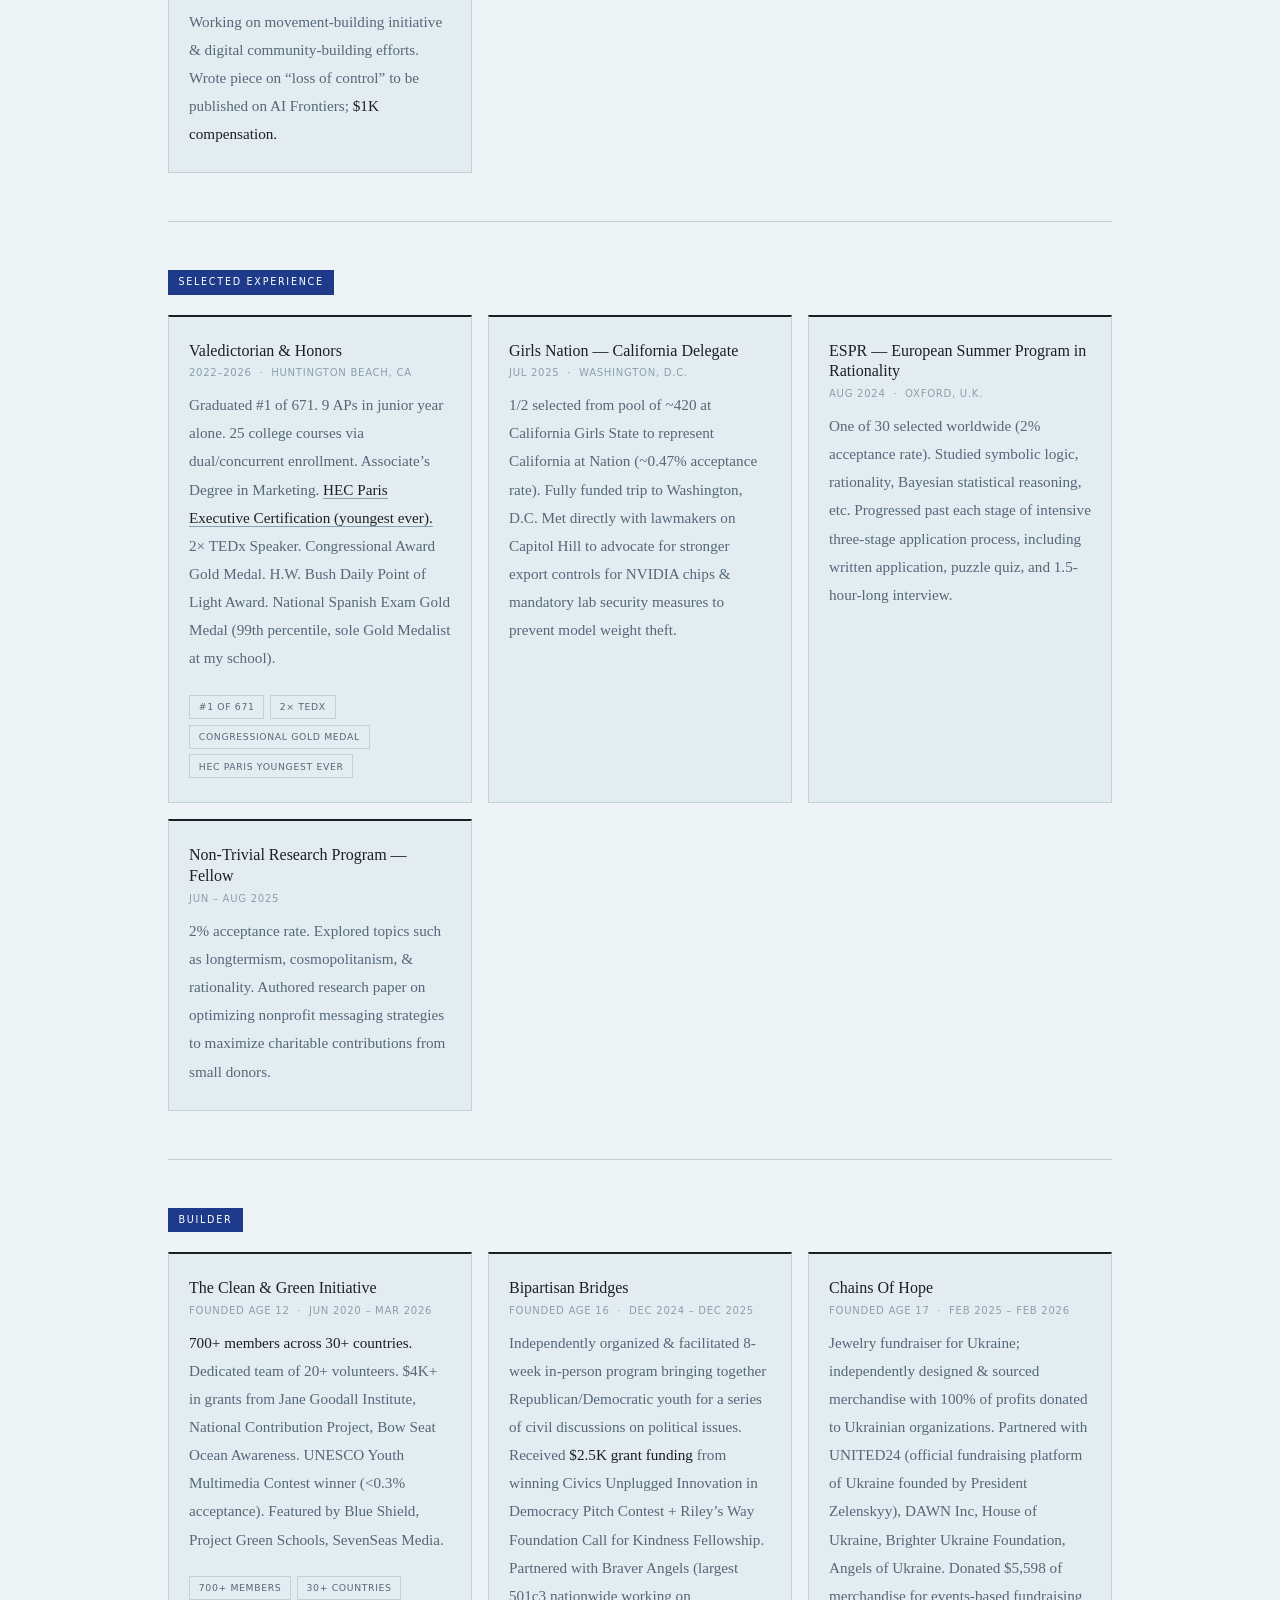
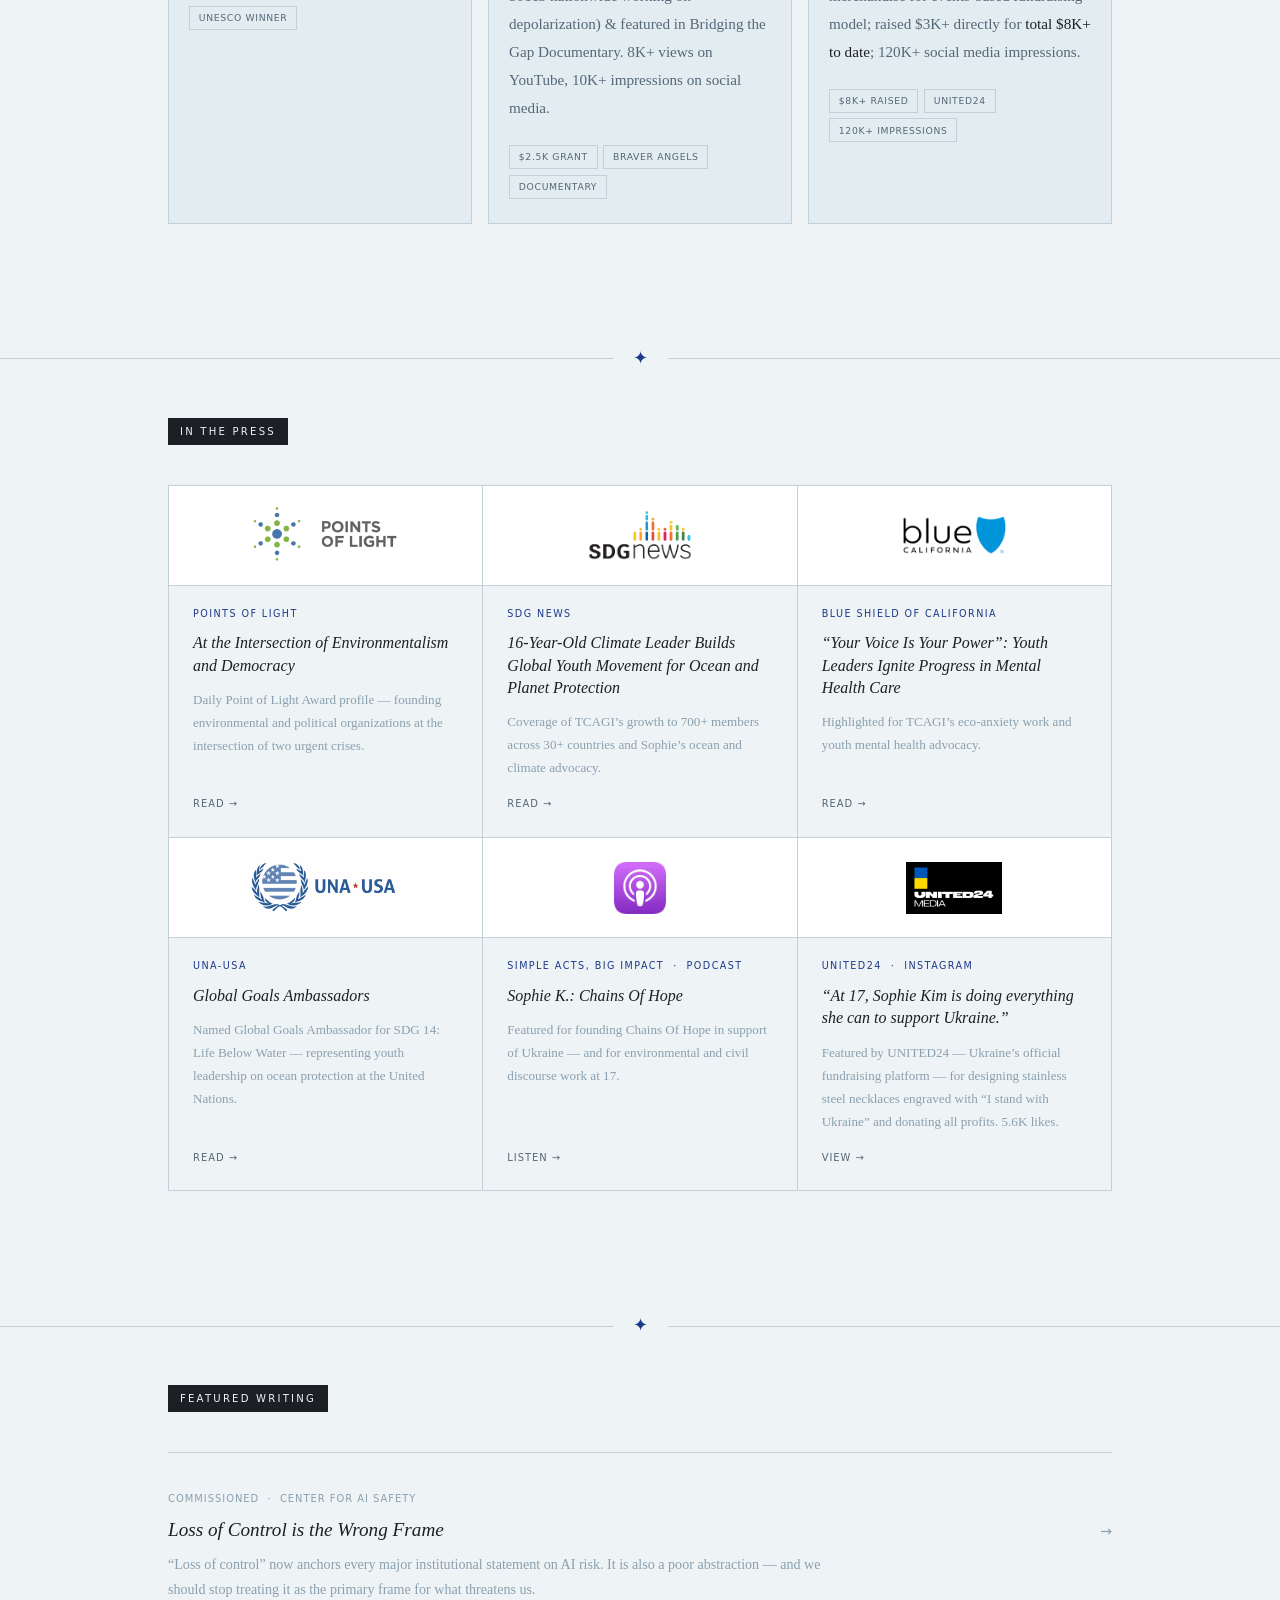
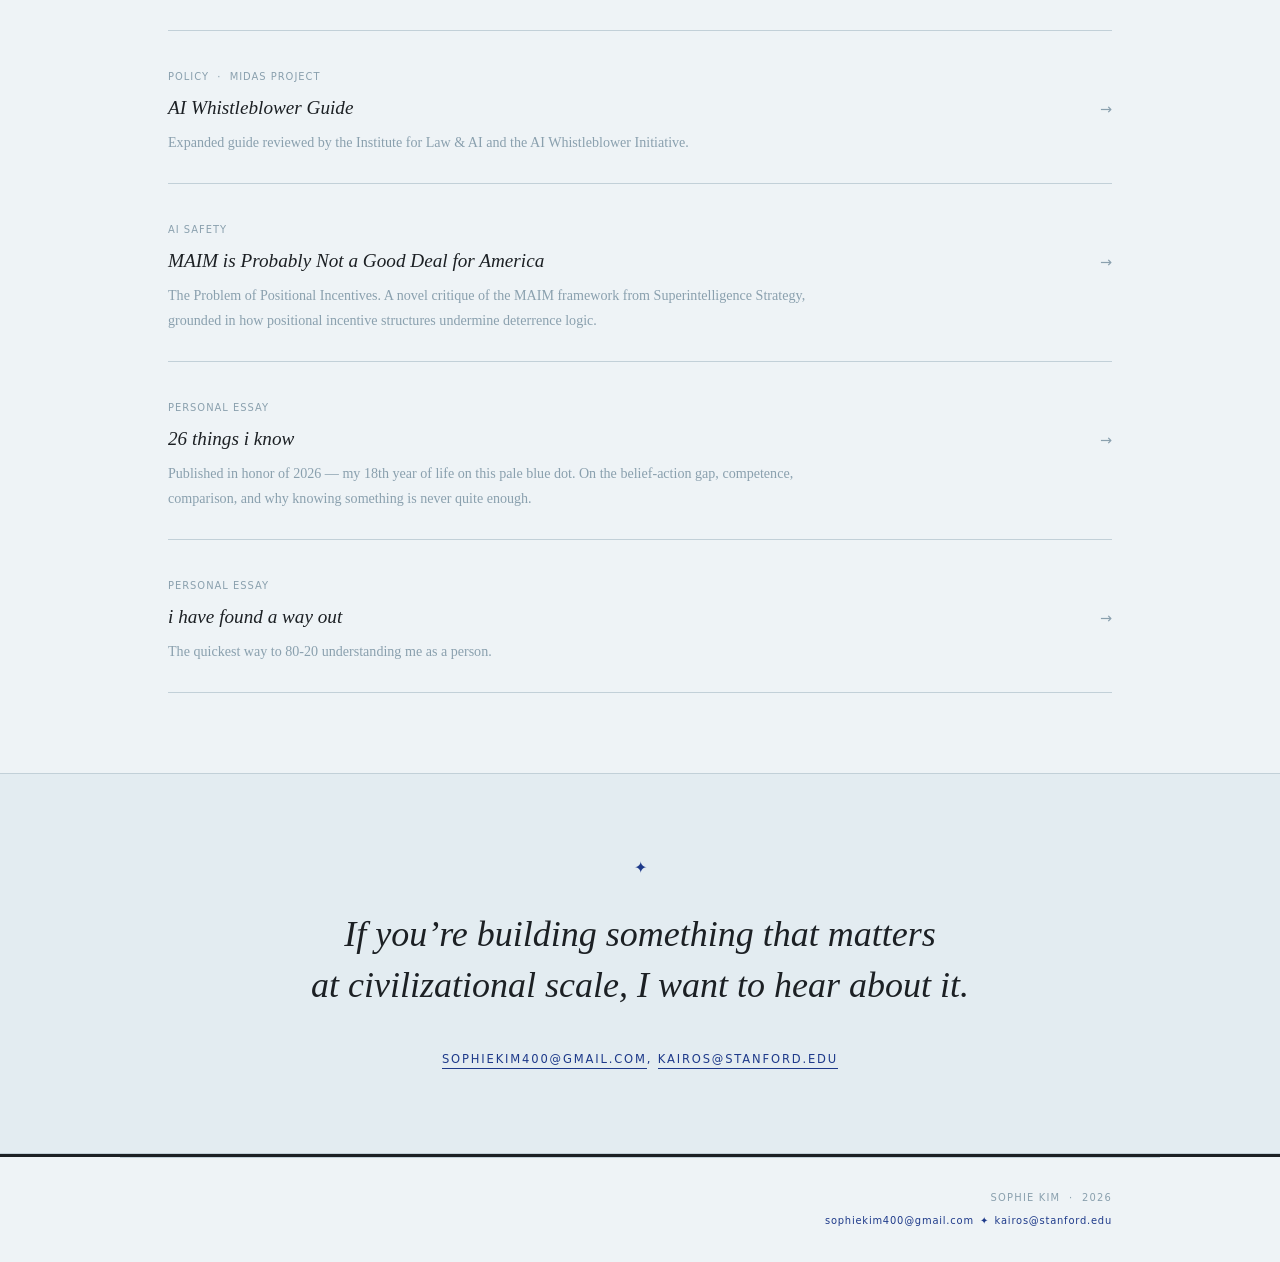
==== commit 18438313: "Revert What's Next to single line Co-Authored-By: Claude Sonnet 4.6 <noreply@anthropic.com>" ====
--- a/index.html
+++ b/index.html
@@ -199,15 +199,8 @@
         <p>
           My research has mapped the AI biosecurity threat landscape. Now I&rsquo;m looking to build the defenses.
         </p>
-        <p class="about-what-next-label">What&rsquo;s Next</p>
         <p>
-          My research at ERA examines possible interventions. It is not the intervention itself.
-        </p>
-        <p>
-          The defensibility gap in AI biosecurity is a product problem, not a policy problem. The policy infrastructure doesn&rsquo;t exist yet because the <em>technical</em> infrastructure doesn&rsquo;t exist yet.
-        </p>
-        <p>
-          I&rsquo;m now focused on building the company that closes that gap. Looking for a technical cofounder and early capital to go from research to product in San Francisco.
+          My research has mapped the AI biosecurity threat landscape. Now I&rsquo;m looking to build the defenses.
         </p>
       </div>
       <div class="about-pull-col">
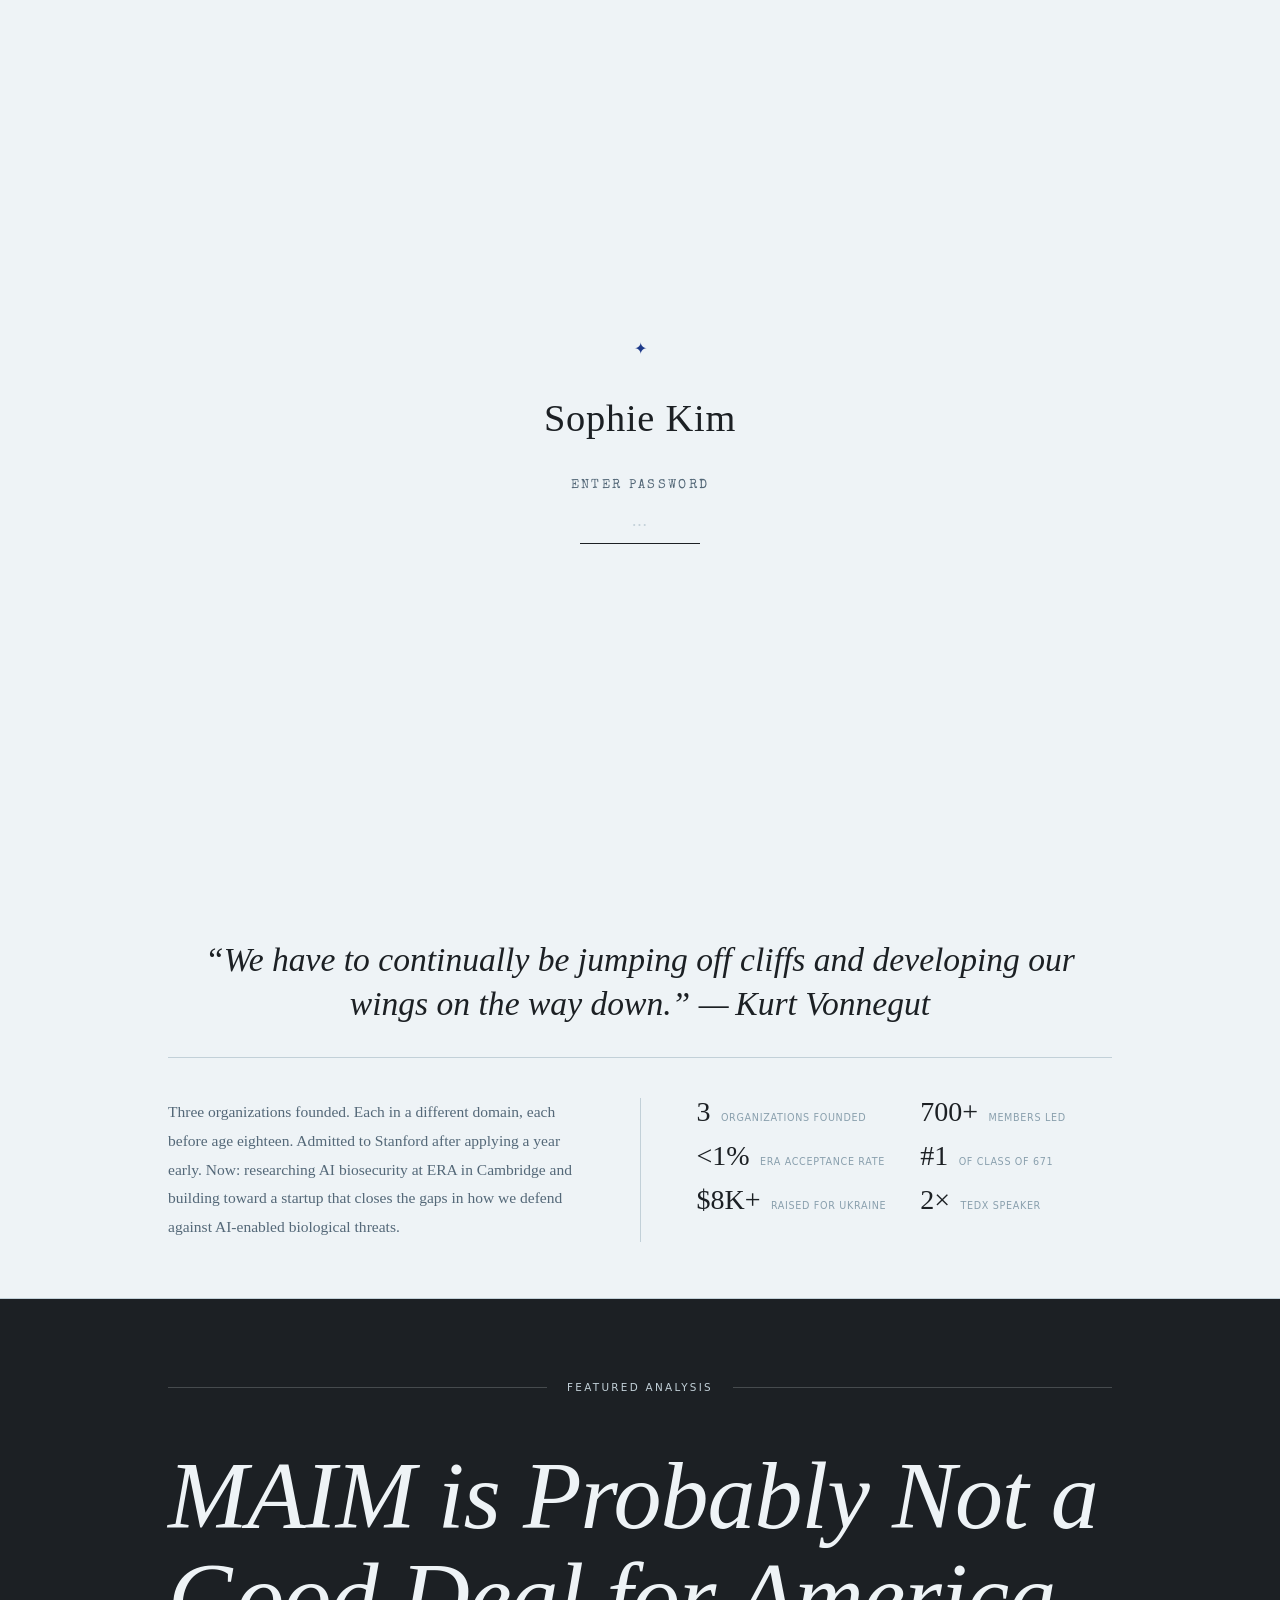
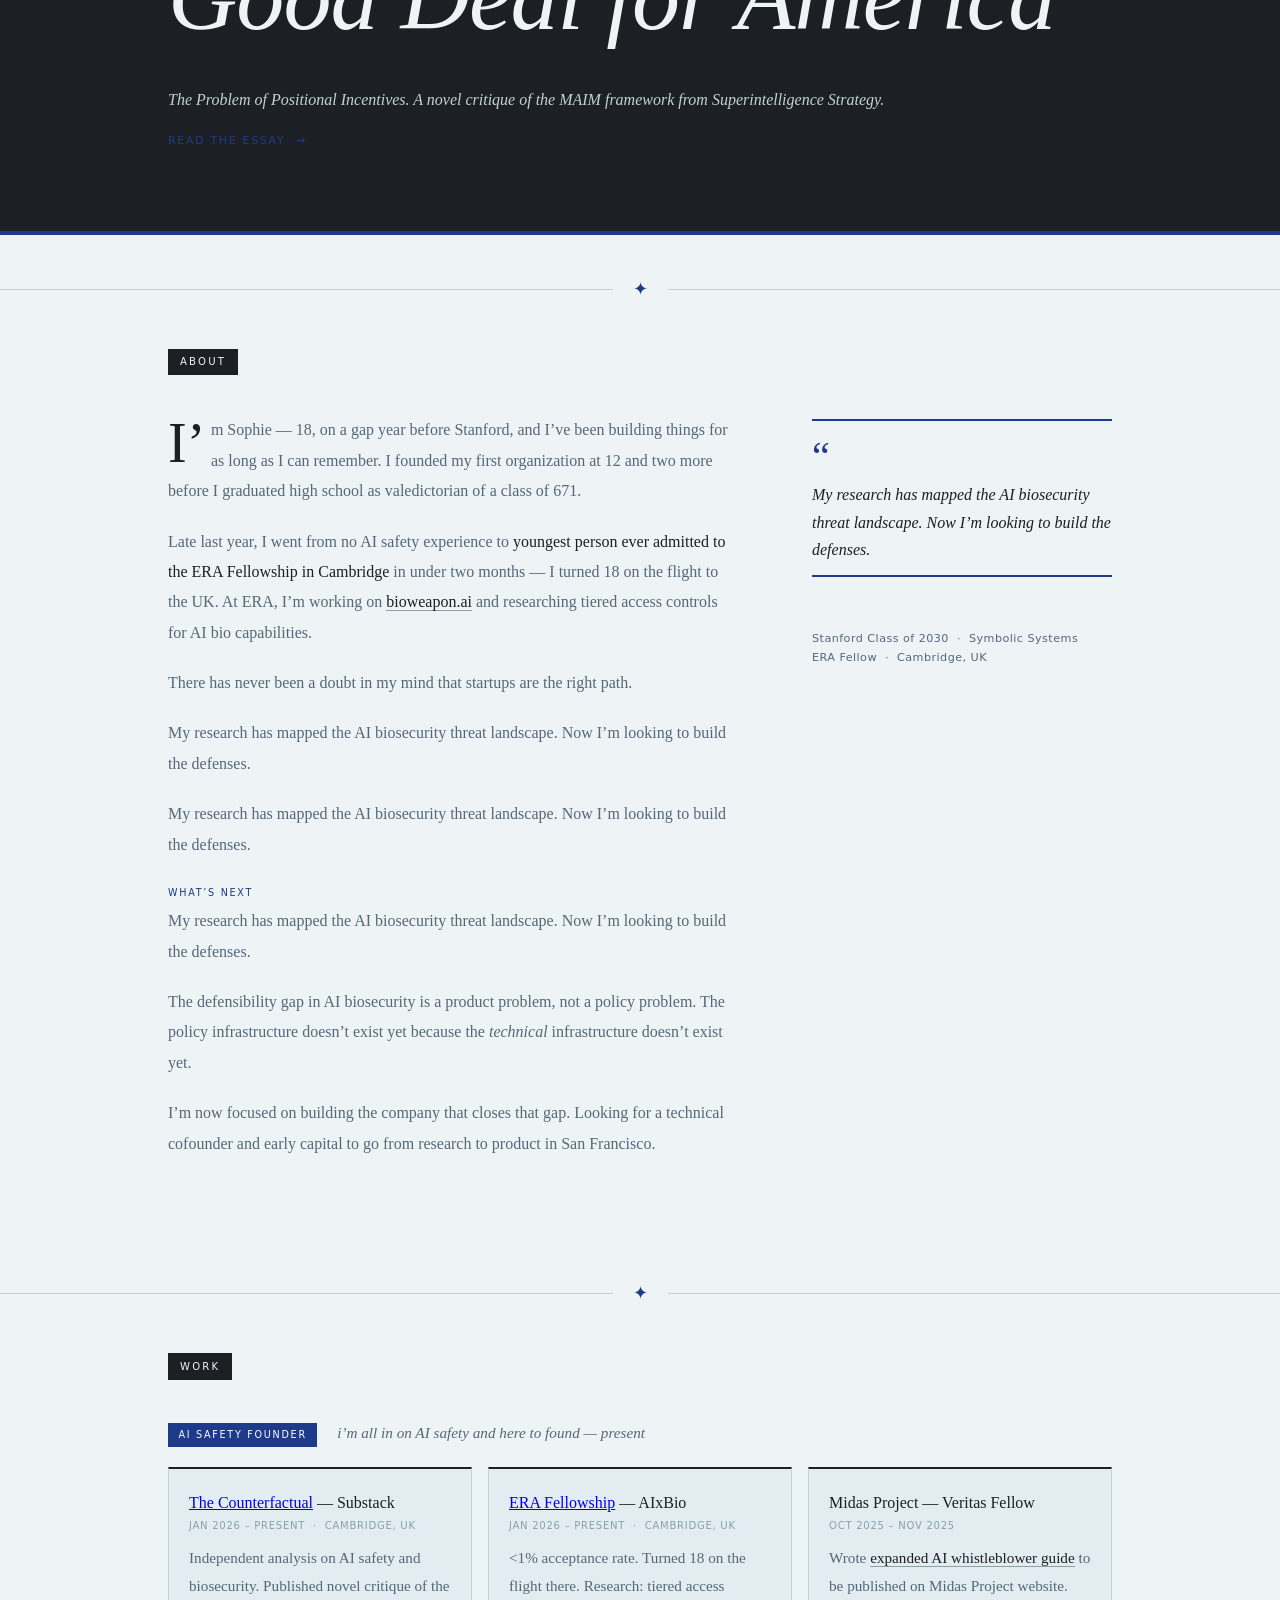
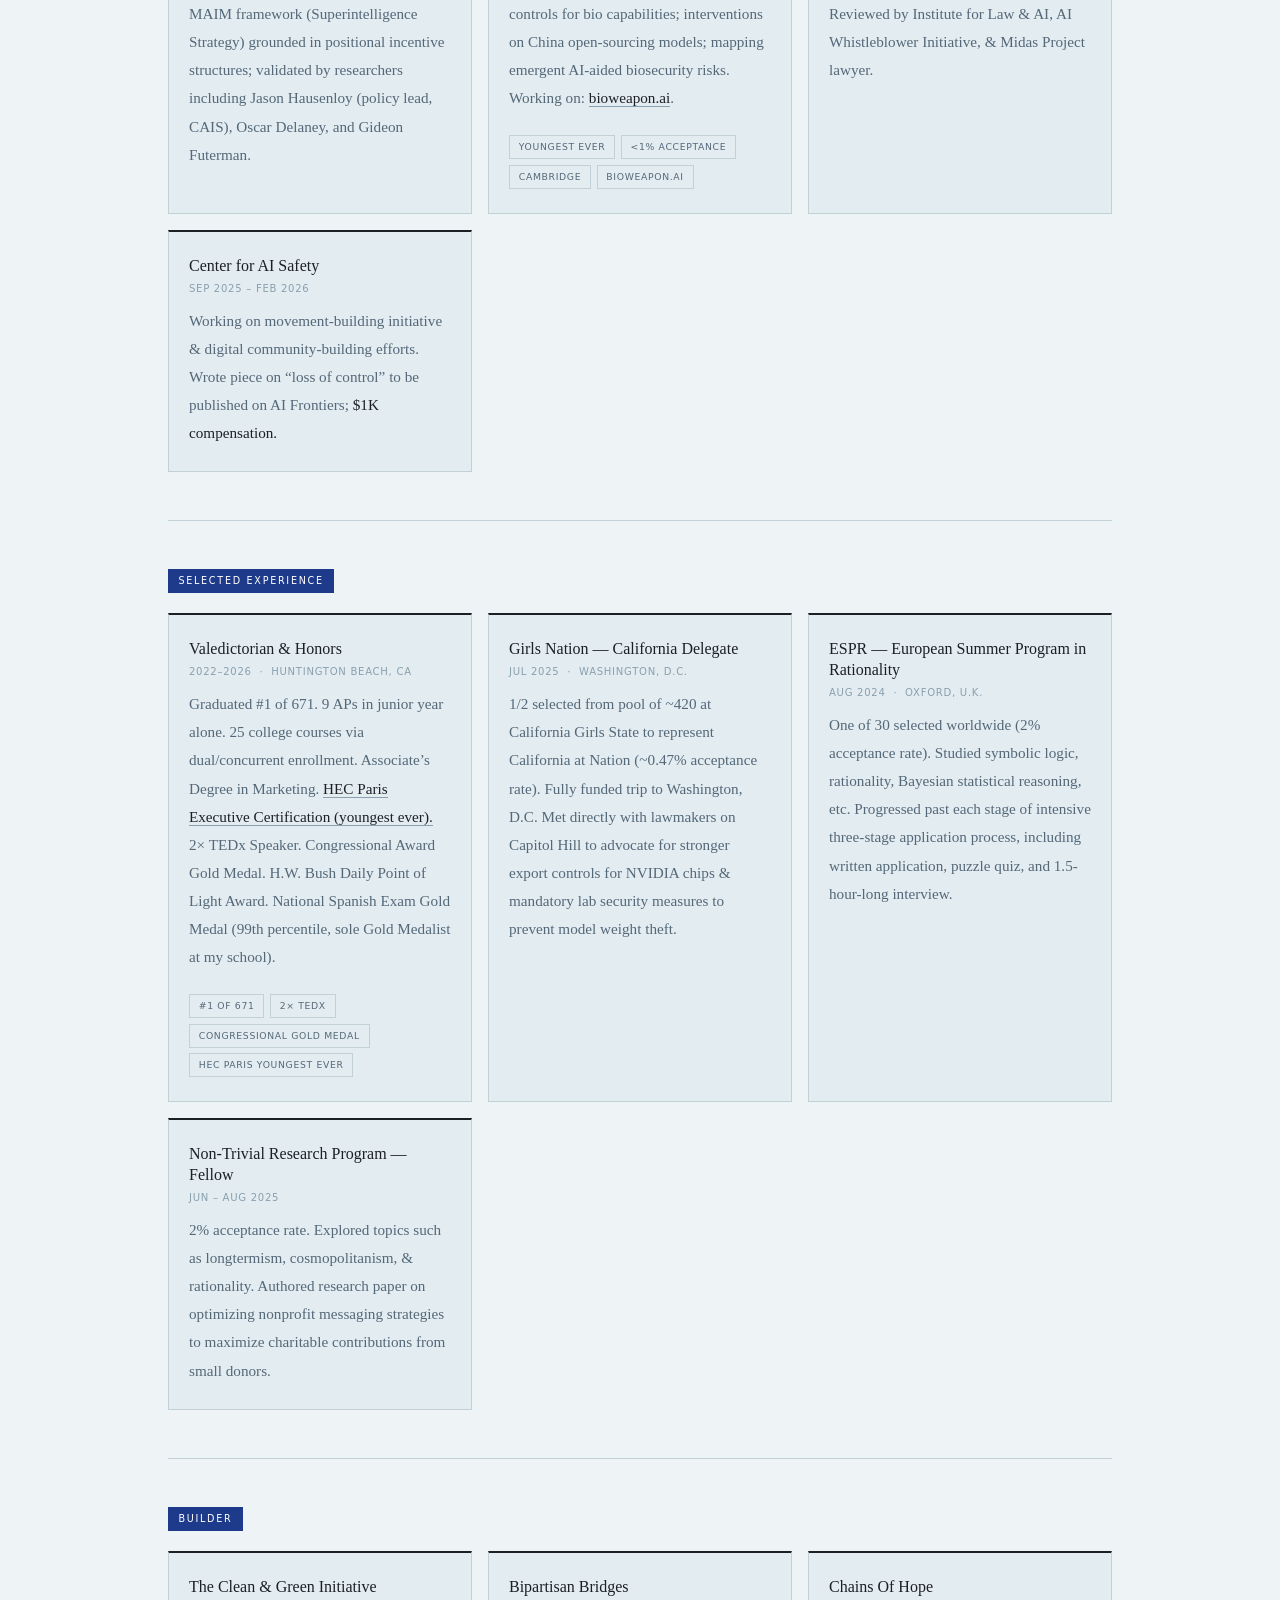
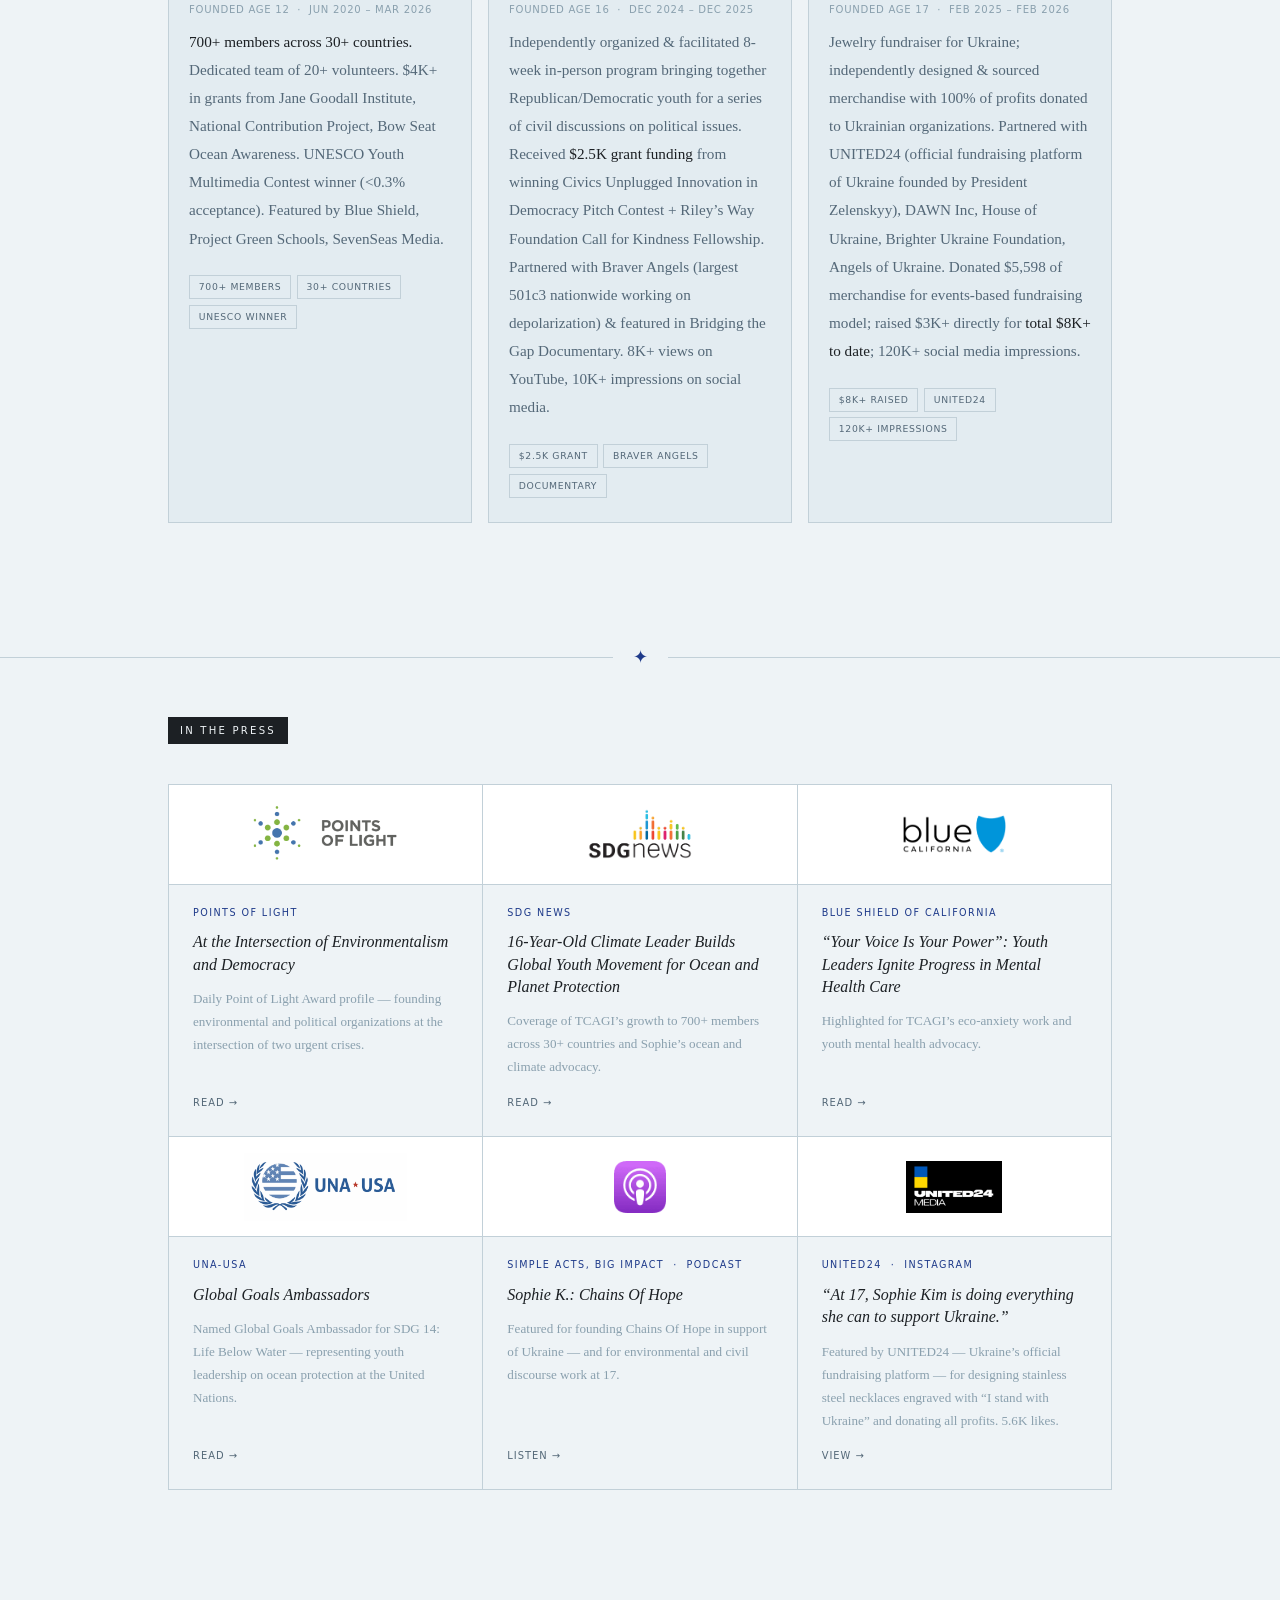
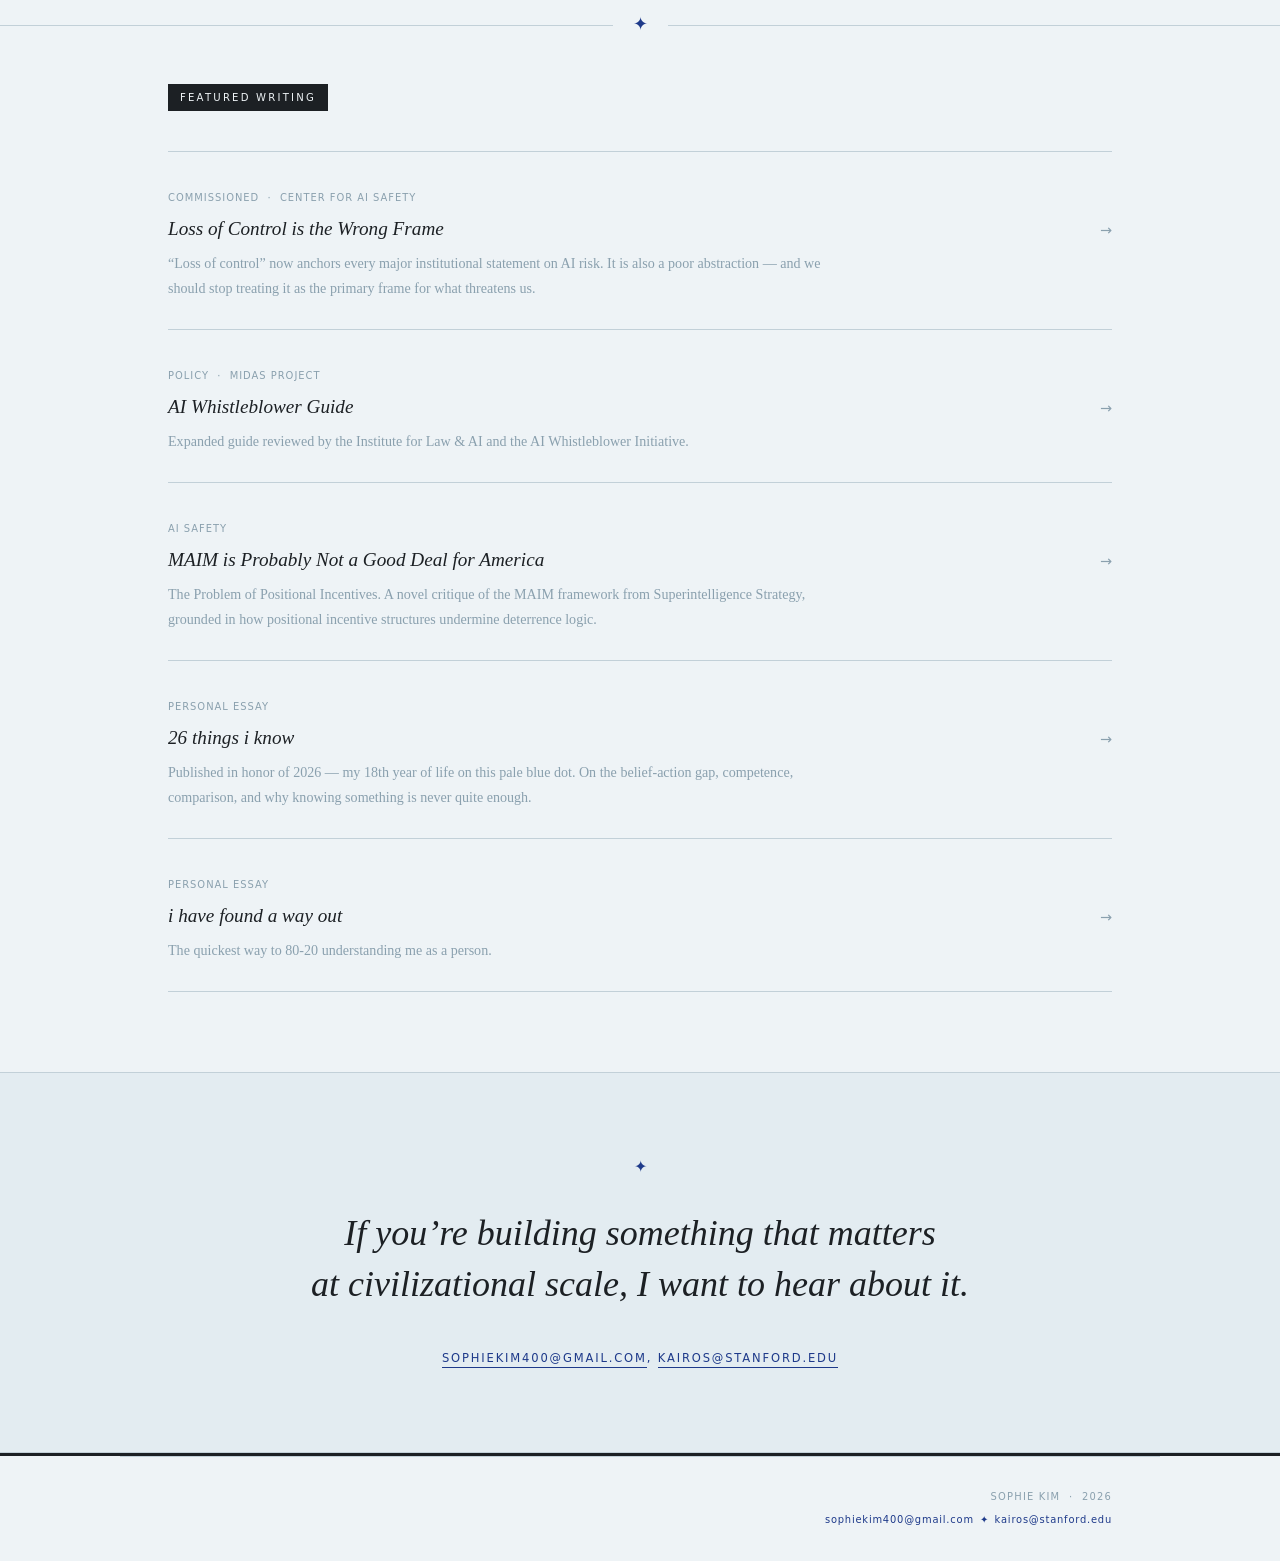
==== commit 7fab7768: "Restore What's Next with corrected first sentence Co-Authored-By: Claude Sonnet 4.6 <noreply@anthrop" ====
--- a/index.html
+++ b/index.html
@@ -202,6 +202,16 @@
         <p>
           My research has mapped the AI biosecurity threat landscape. Now I&rsquo;m looking to build the defenses.
         </p>
+        <p class="about-what-next-label">What&rsquo;s Next</p>
+        <p>
+          My research has mapped the AI biosecurity threat landscape. Now I&rsquo;m looking to build the defenses.
+        </p>
+        <p>
+          The defensibility gap in AI biosecurity is a product problem, not a policy problem. The policy infrastructure doesn&rsquo;t exist yet because the <em>technical</em> infrastructure doesn&rsquo;t exist yet.
+        </p>
+        <p>
+          I&rsquo;m now focused on building the company that closes that gap. Looking for a technical cofounder and early capital to go from research to product in San Francisco.
+        </p>
       </div>
       <div class="about-pull-col">
         <div class="about-pull">
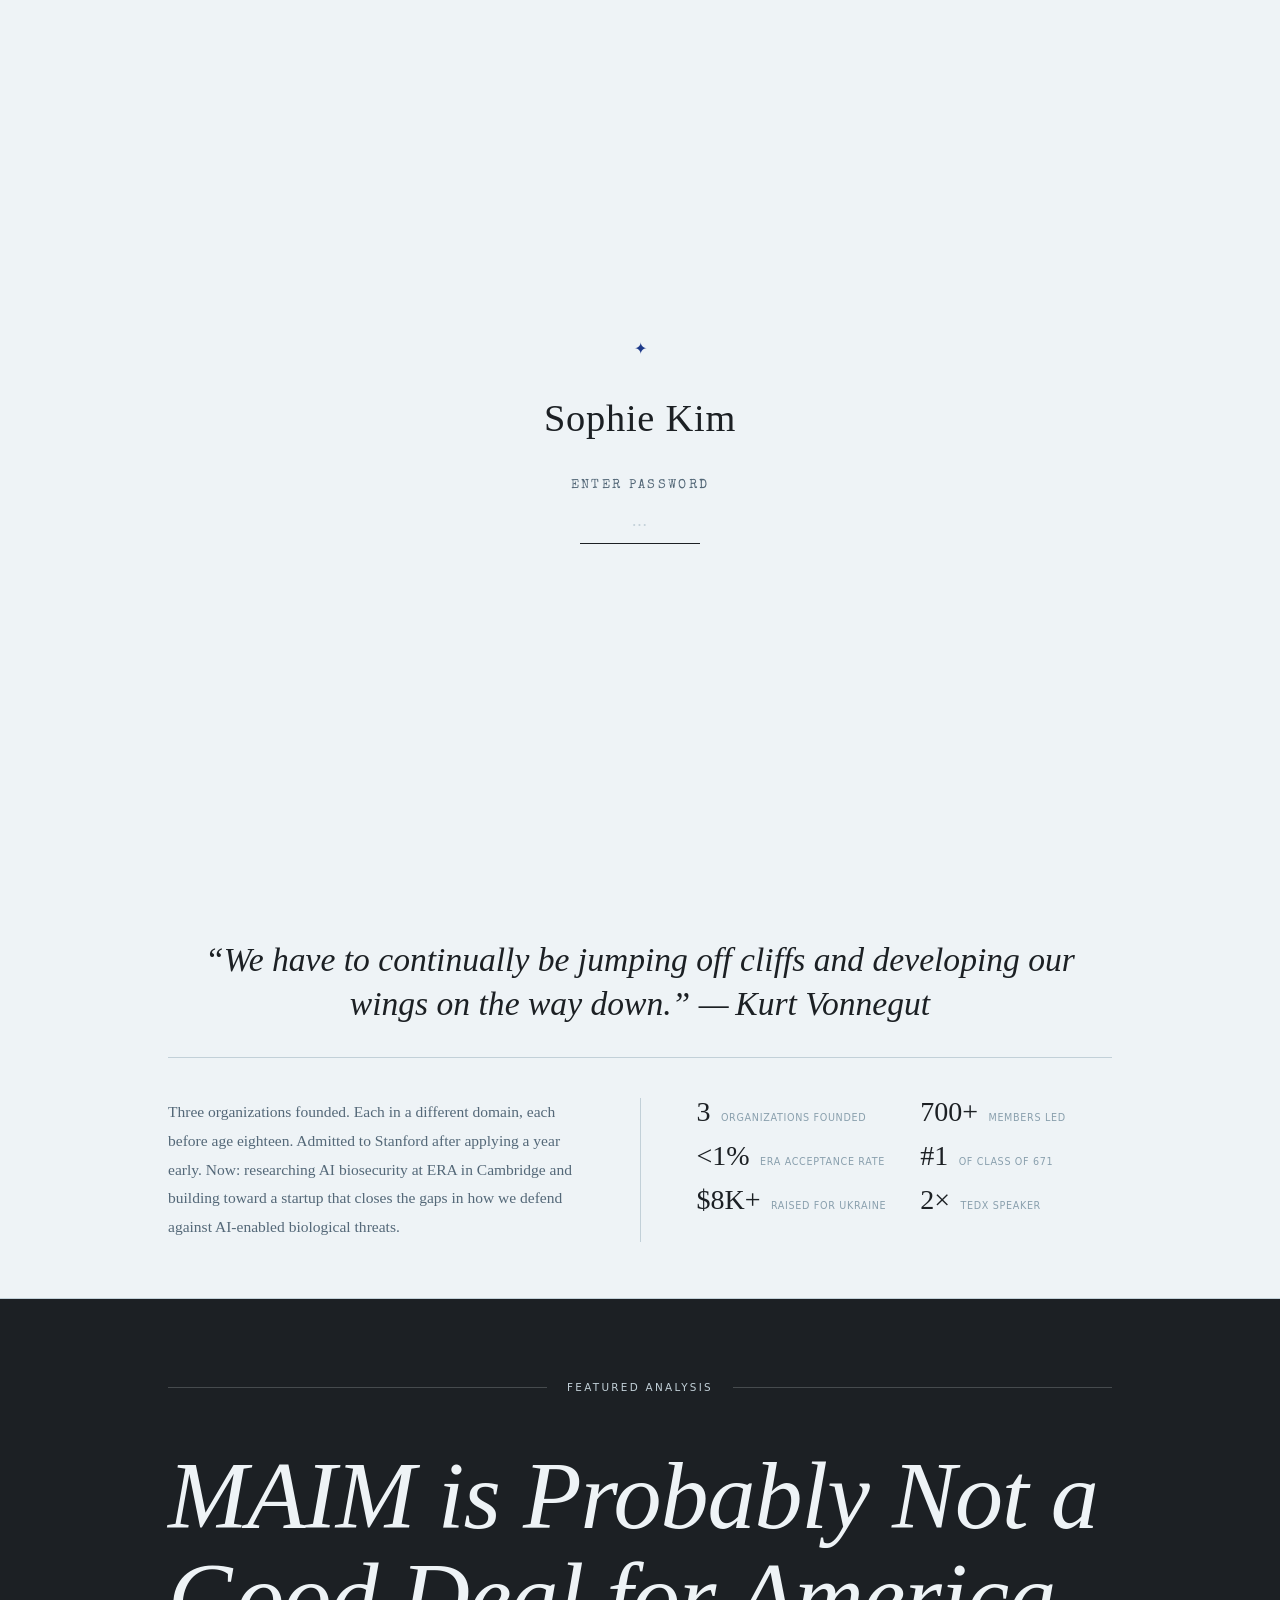
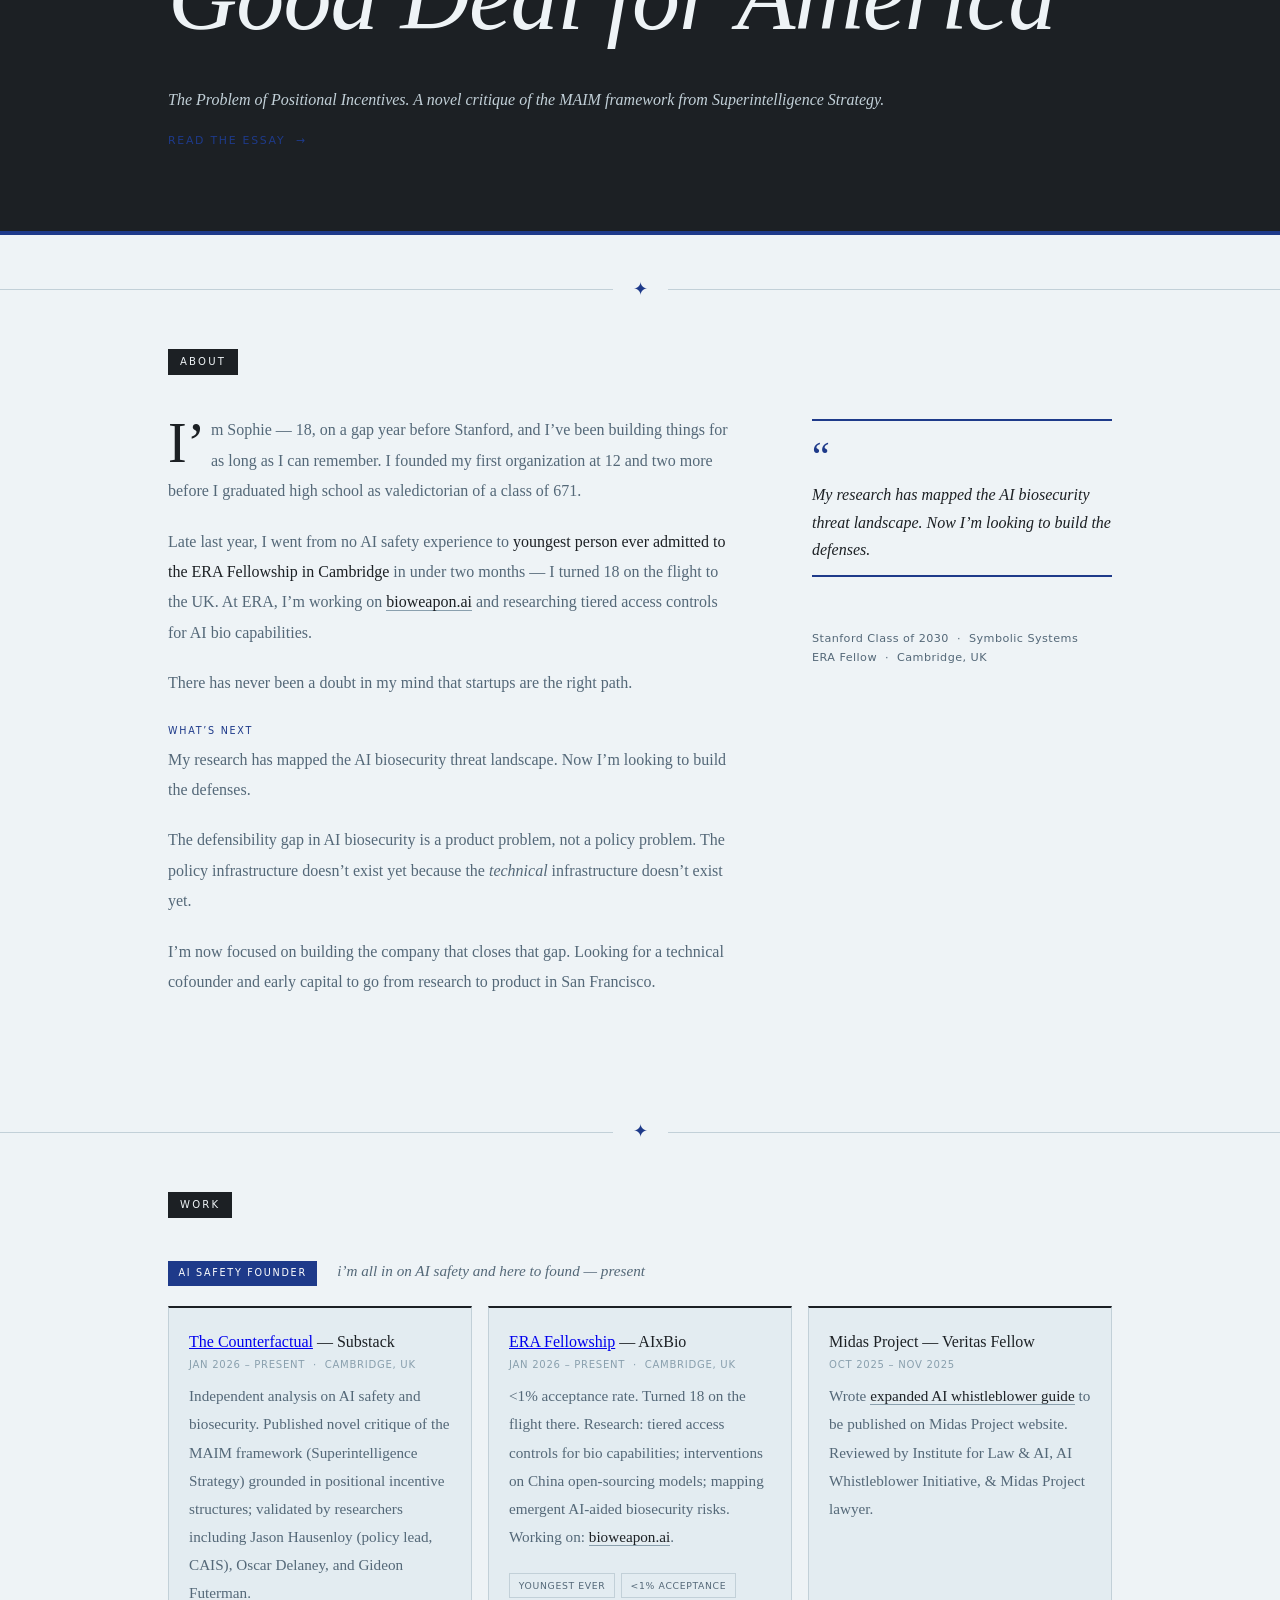
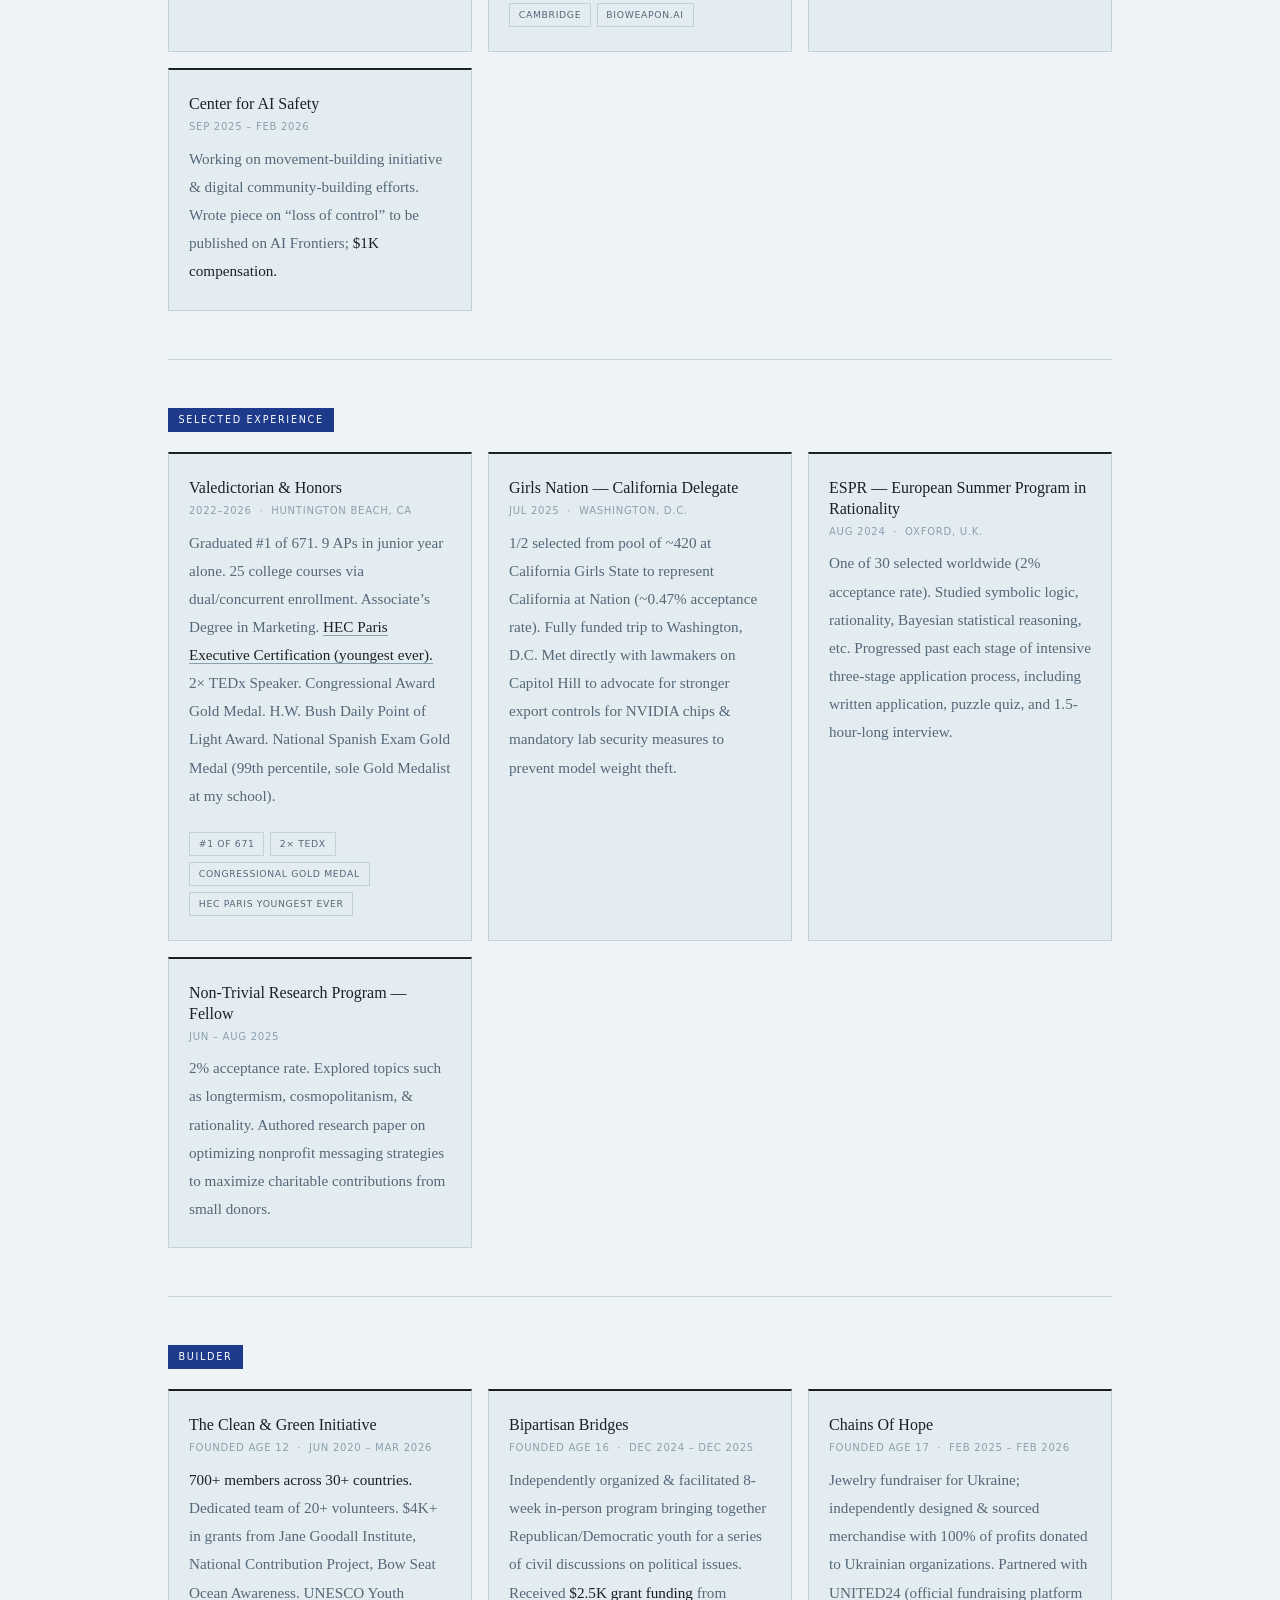
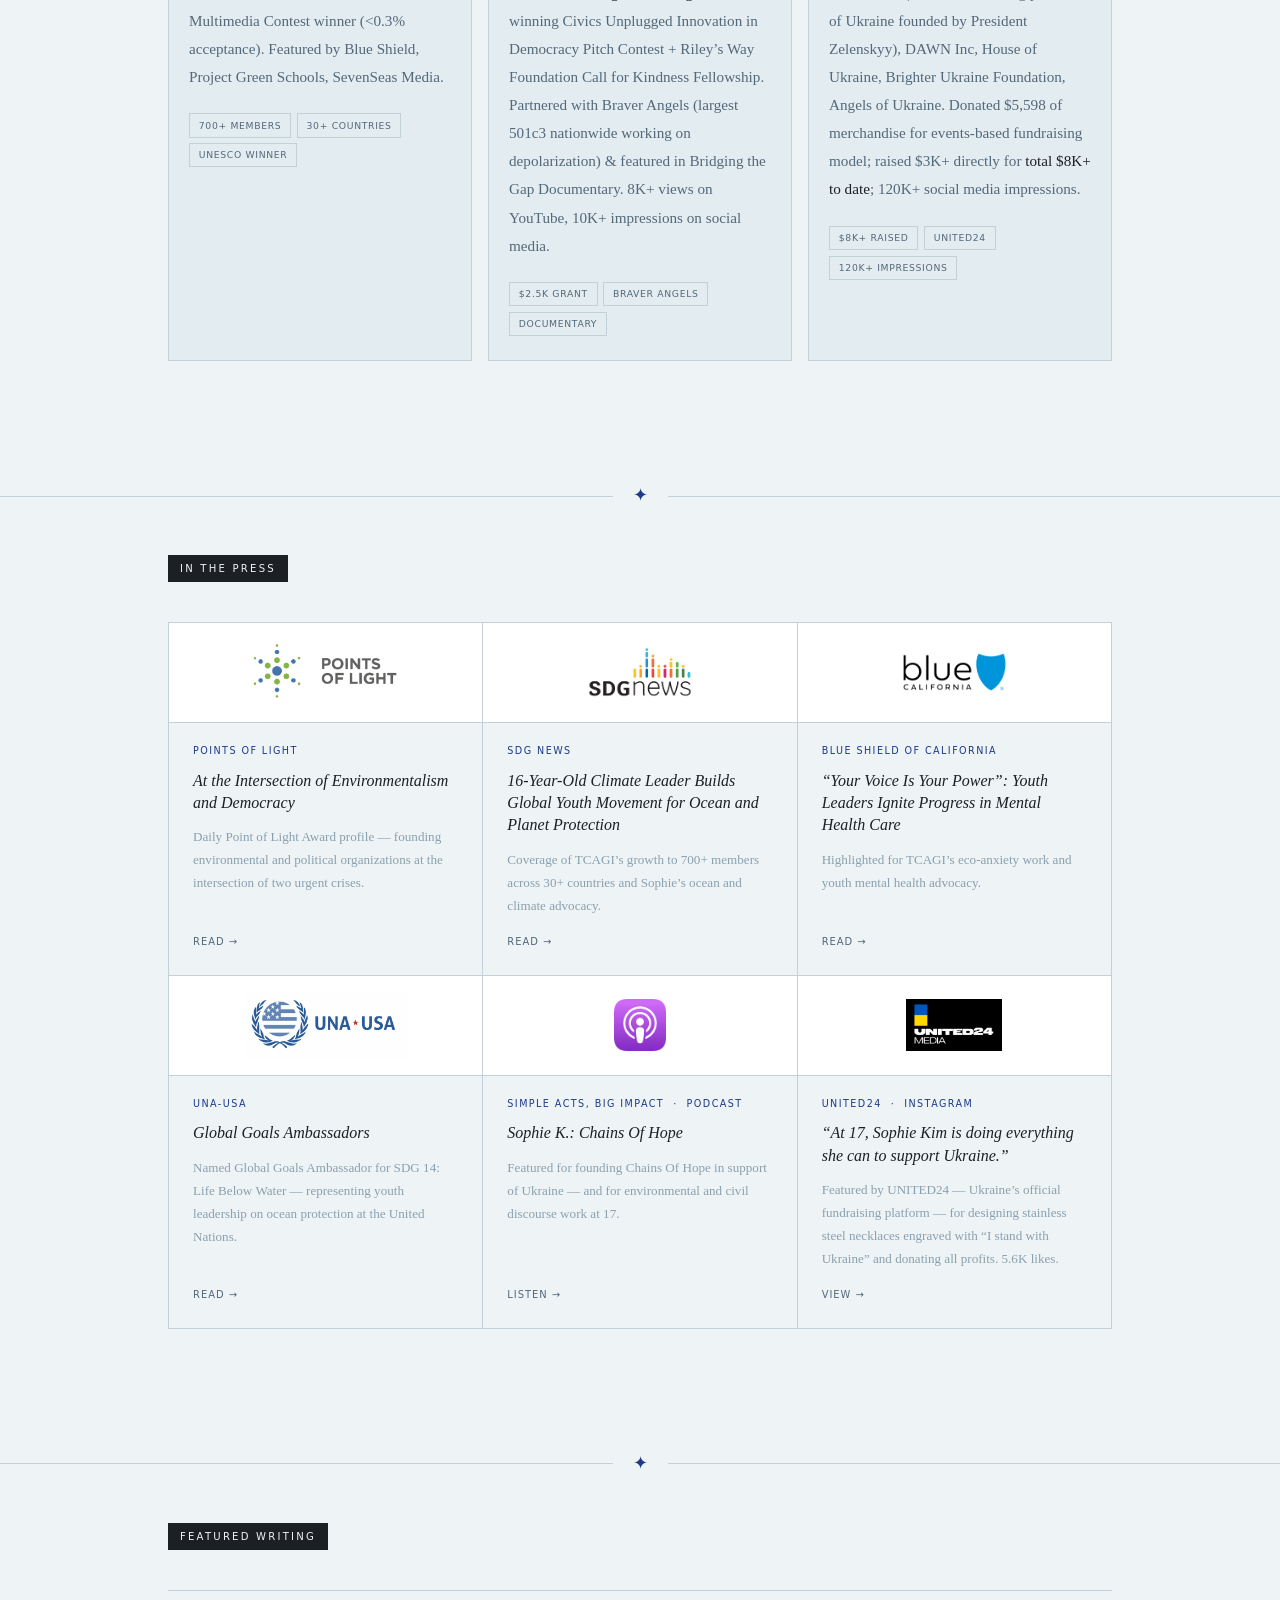
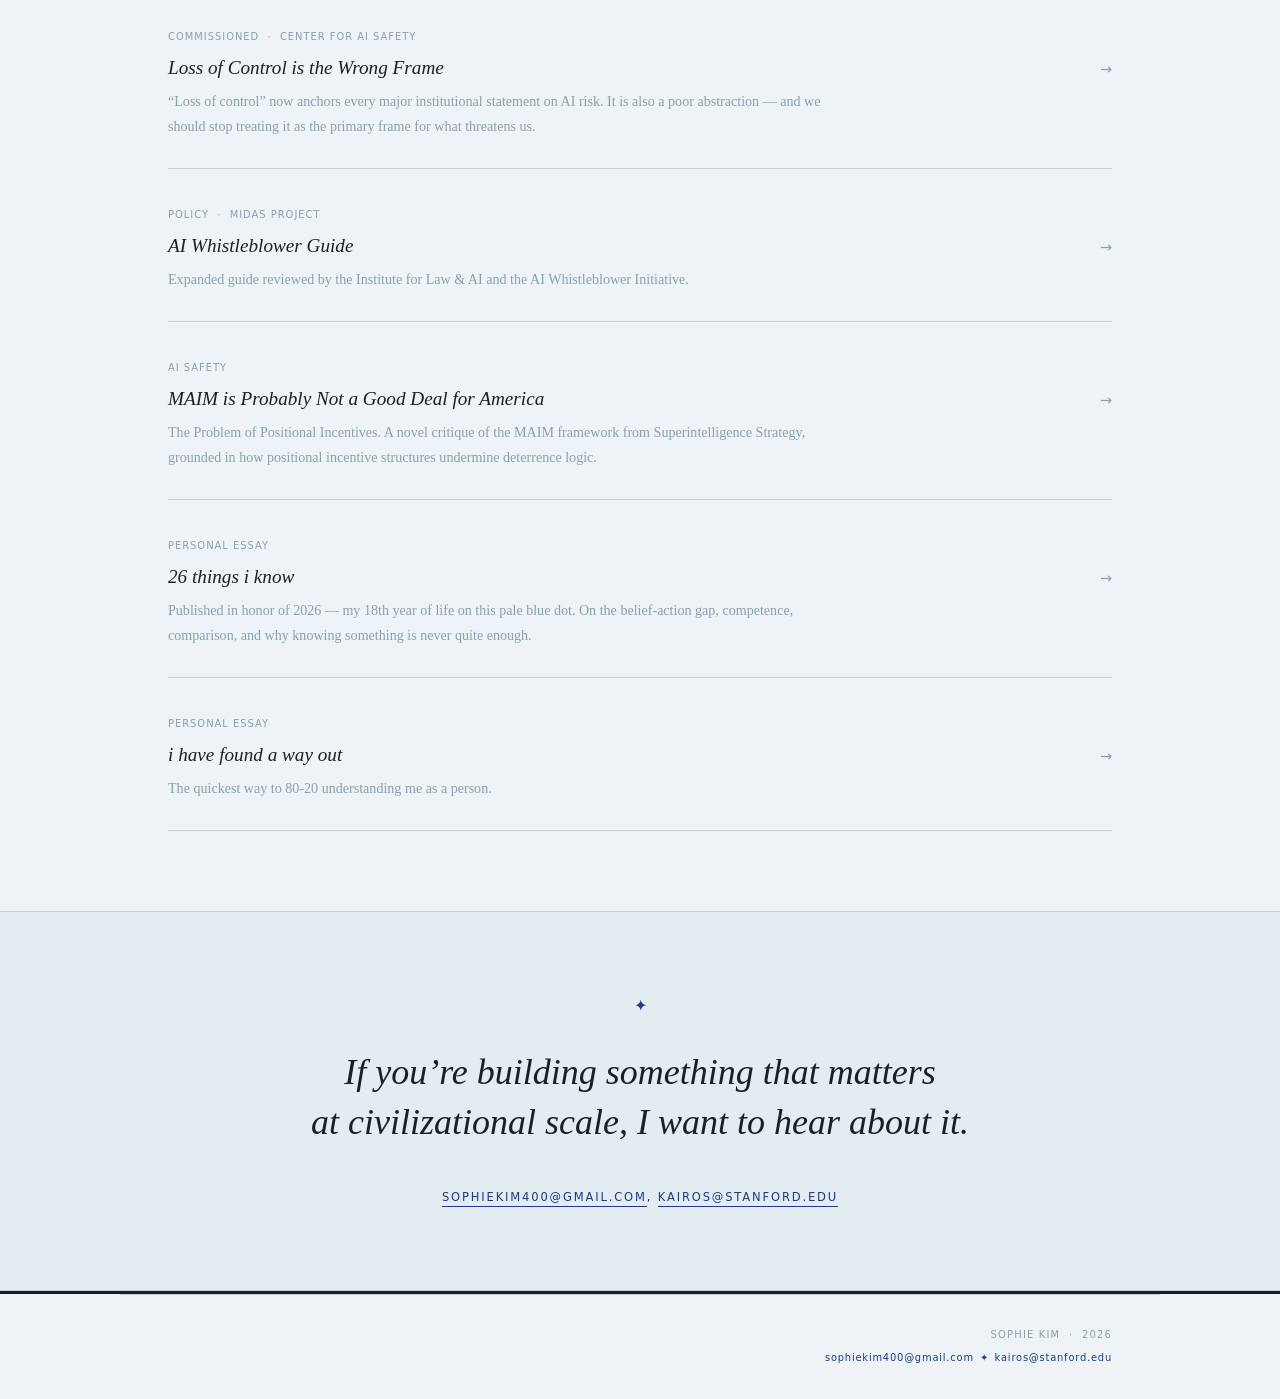
==== commit 091a21b6: "Remove duplicate paragraphs before What's Next Co-Authored-By: Claude Sonnet 4.6 <noreply@anthropic." ====
--- a/index.html
+++ b/index.html
@@ -196,12 +196,6 @@
         <p>
           There has never been a doubt in my mind that startups are the right path.
         </p>
-        <p>
-          My research has mapped the AI biosecurity threat landscape. Now I&rsquo;m looking to build the defenses.
-        </p>
-        <p>
-          My research has mapped the AI biosecurity threat landscape. Now I&rsquo;m looking to build the defenses.
-        </p>
         <p class="about-what-next-label">What&rsquo;s Next</p>
         <p>
           My research has mapped the AI biosecurity threat landscape. Now I&rsquo;m looking to build the defenses.
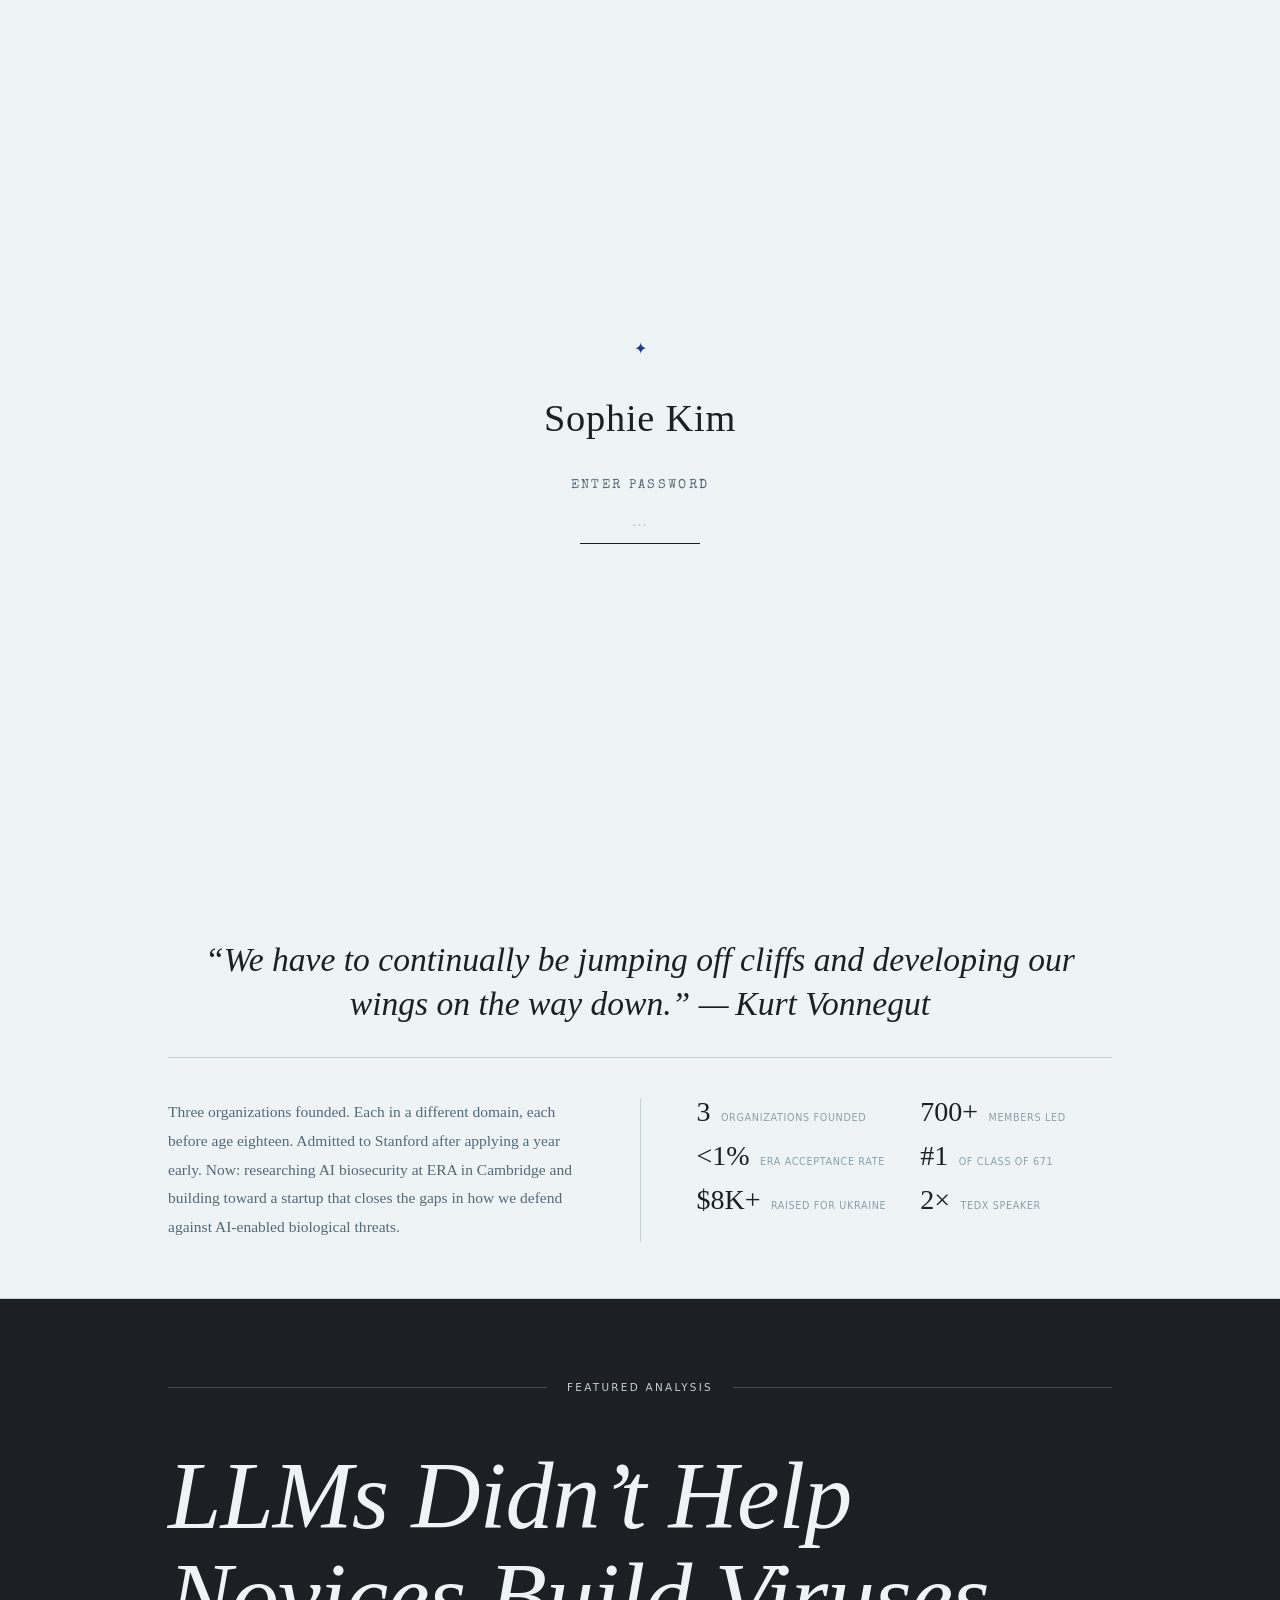
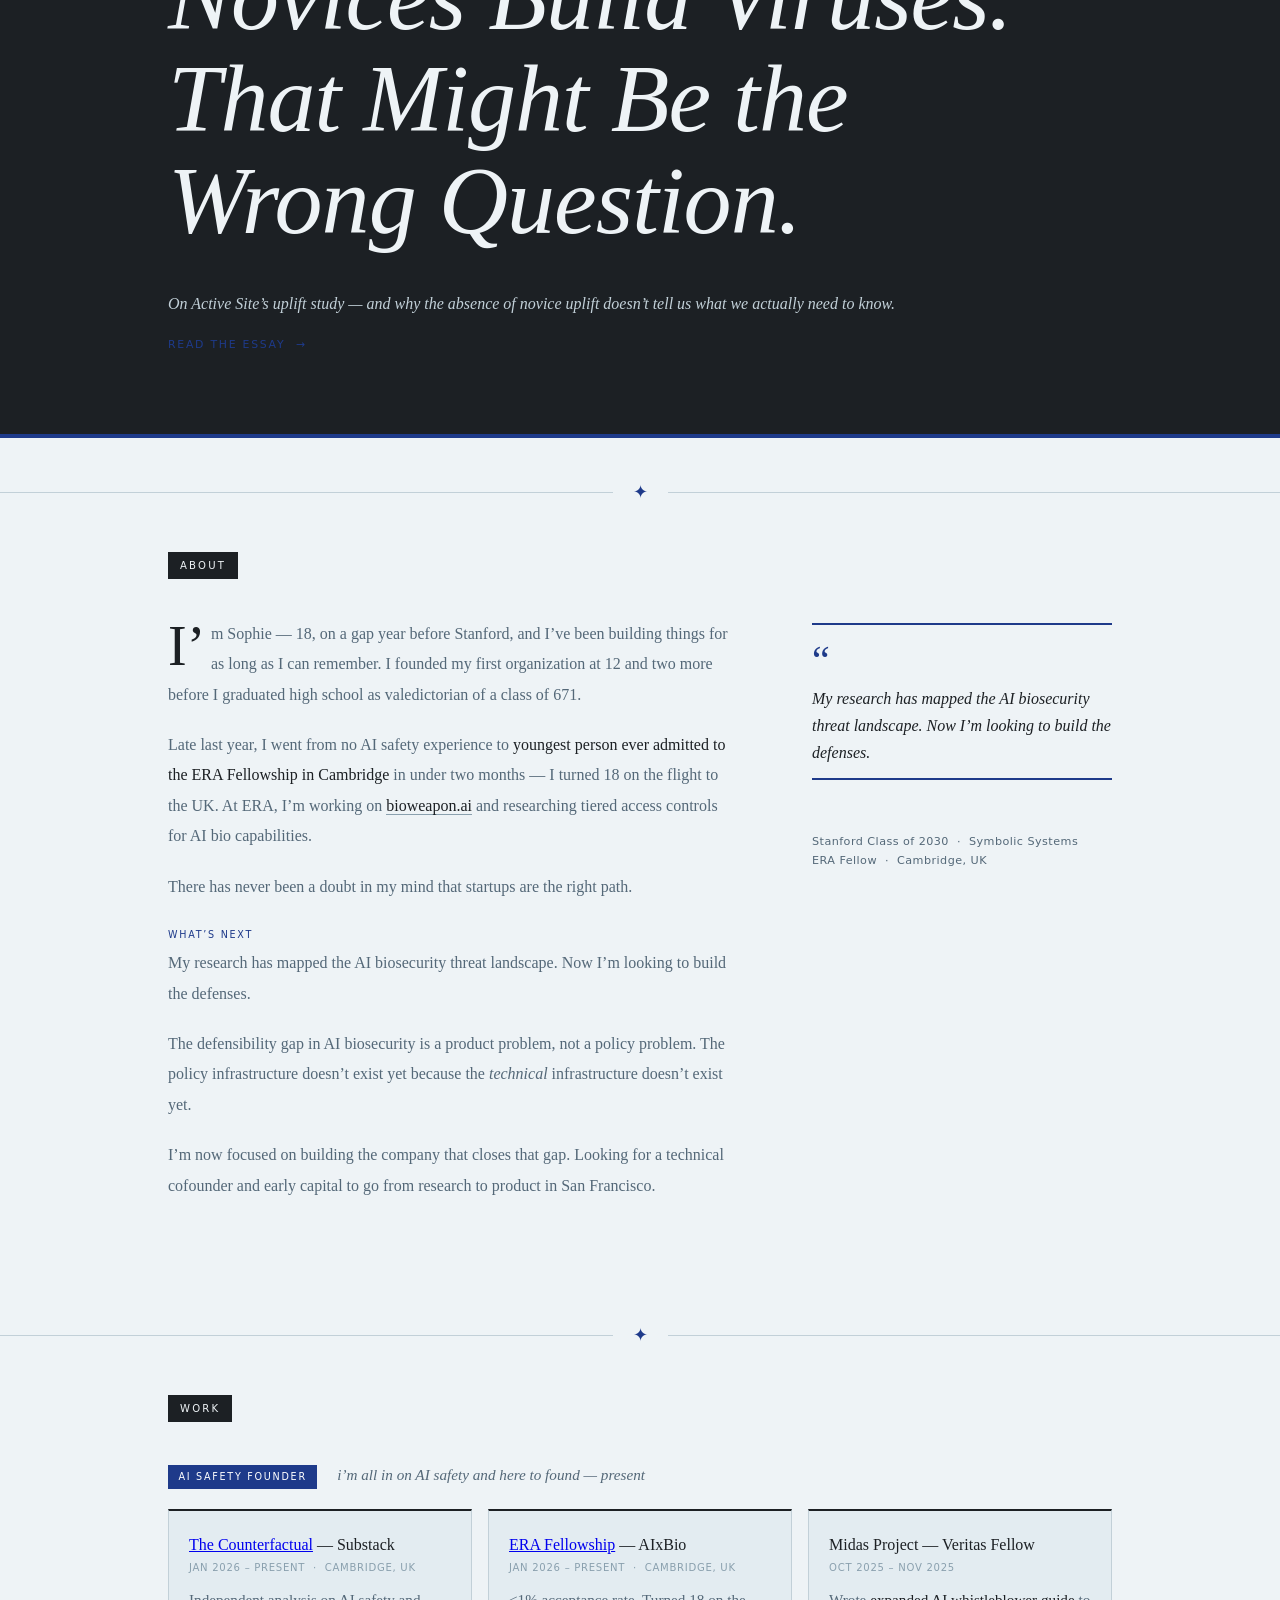
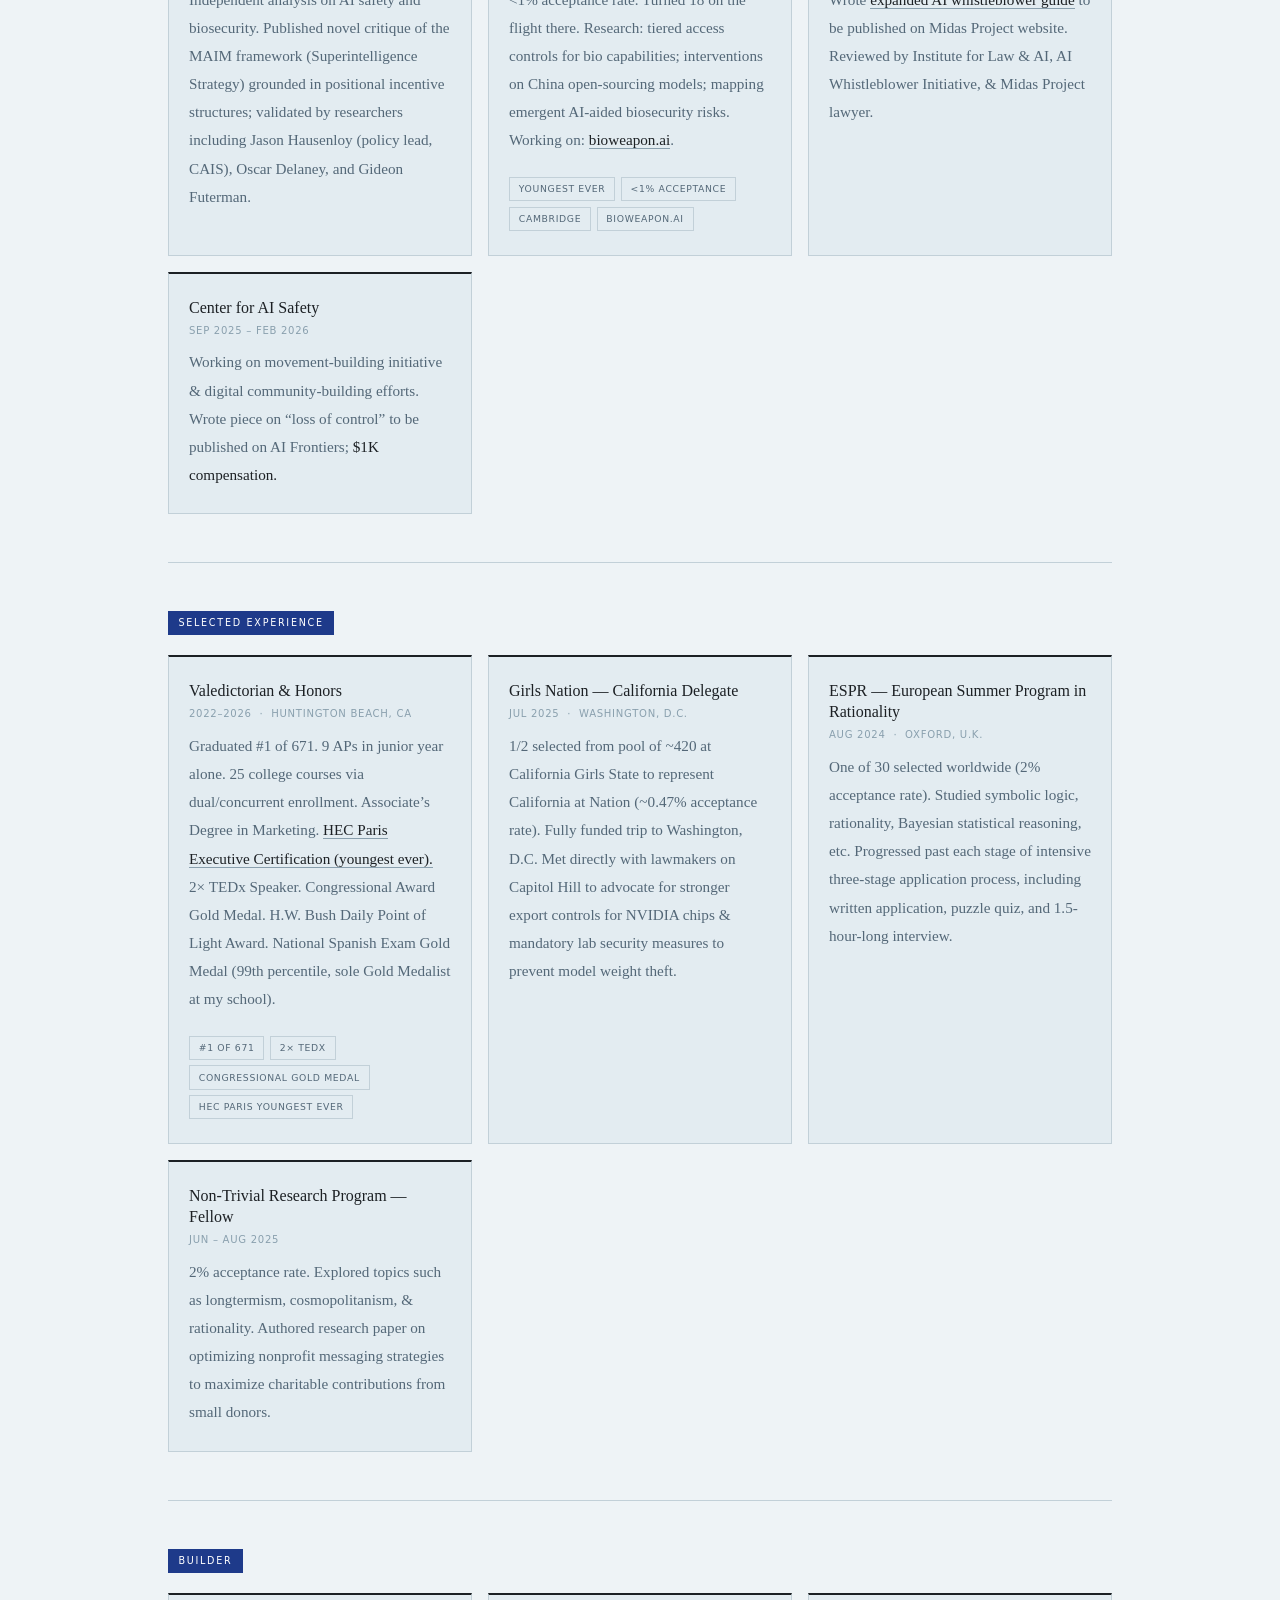
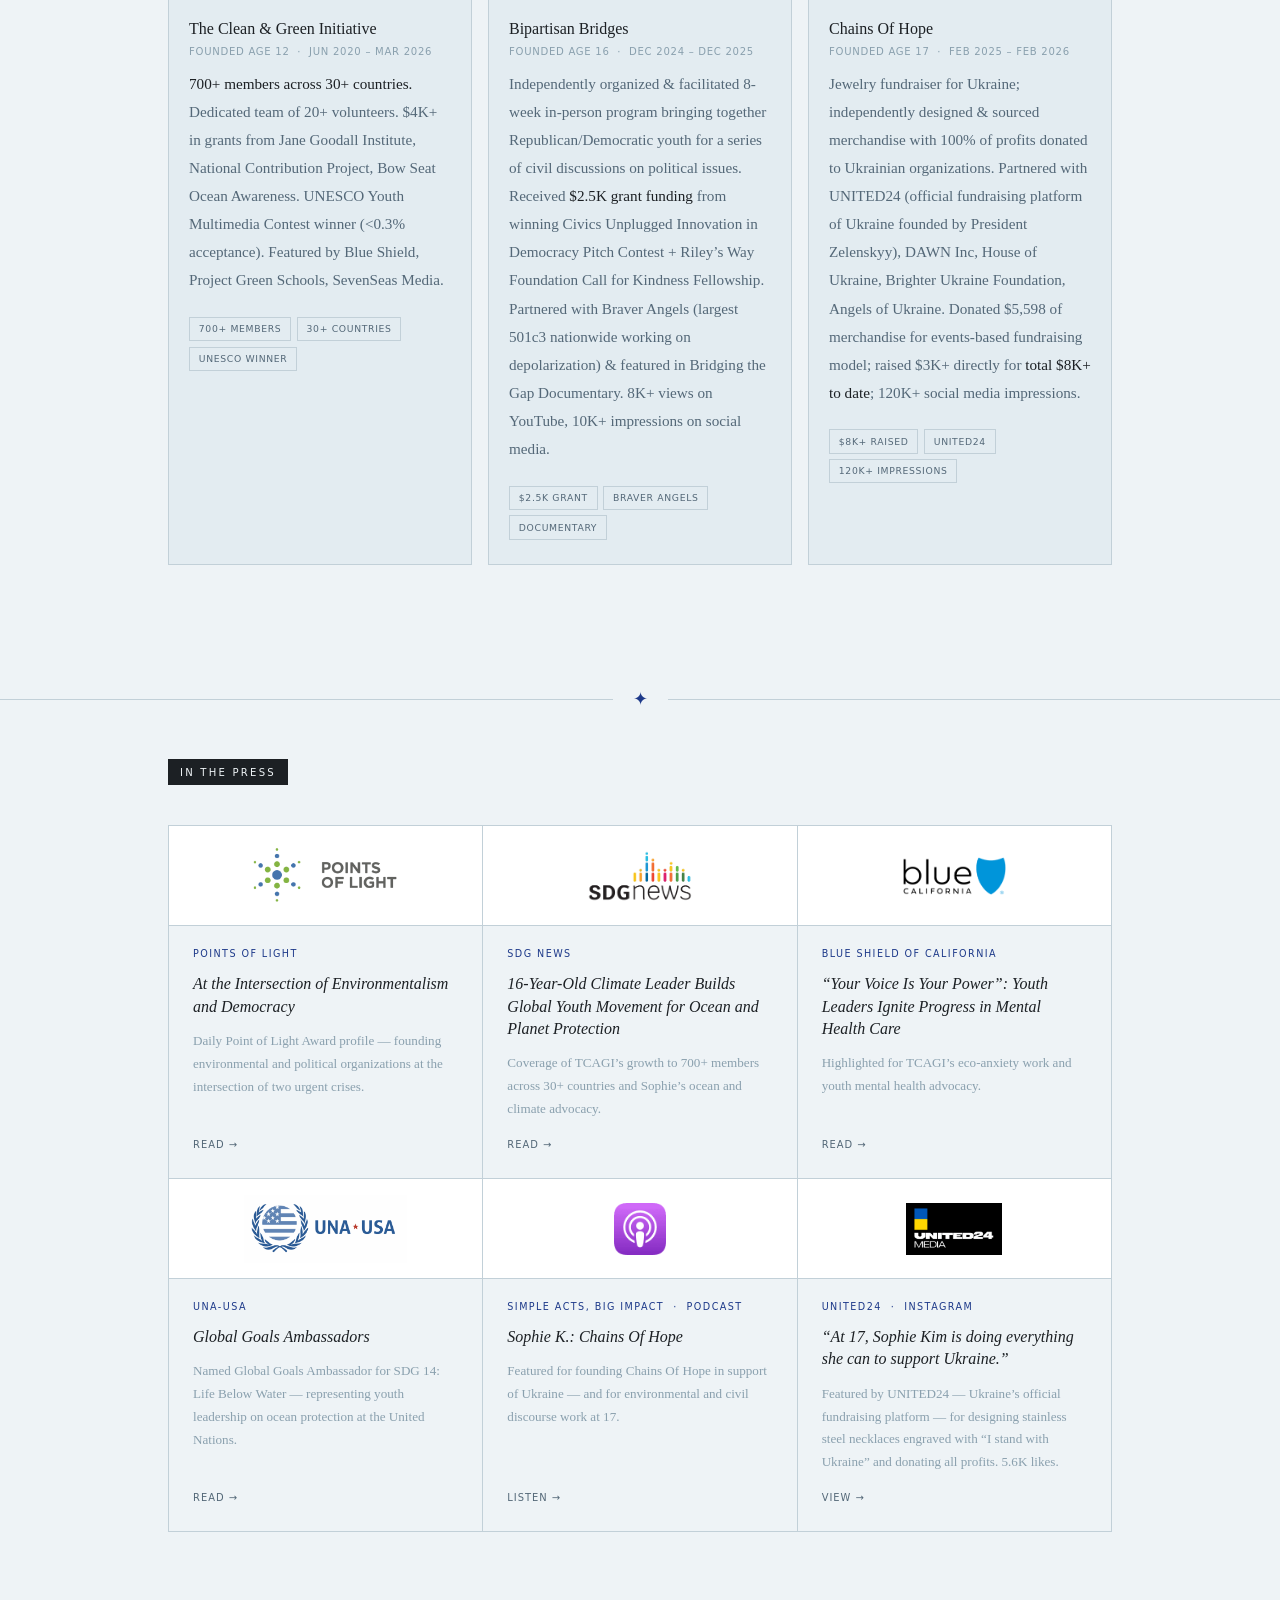
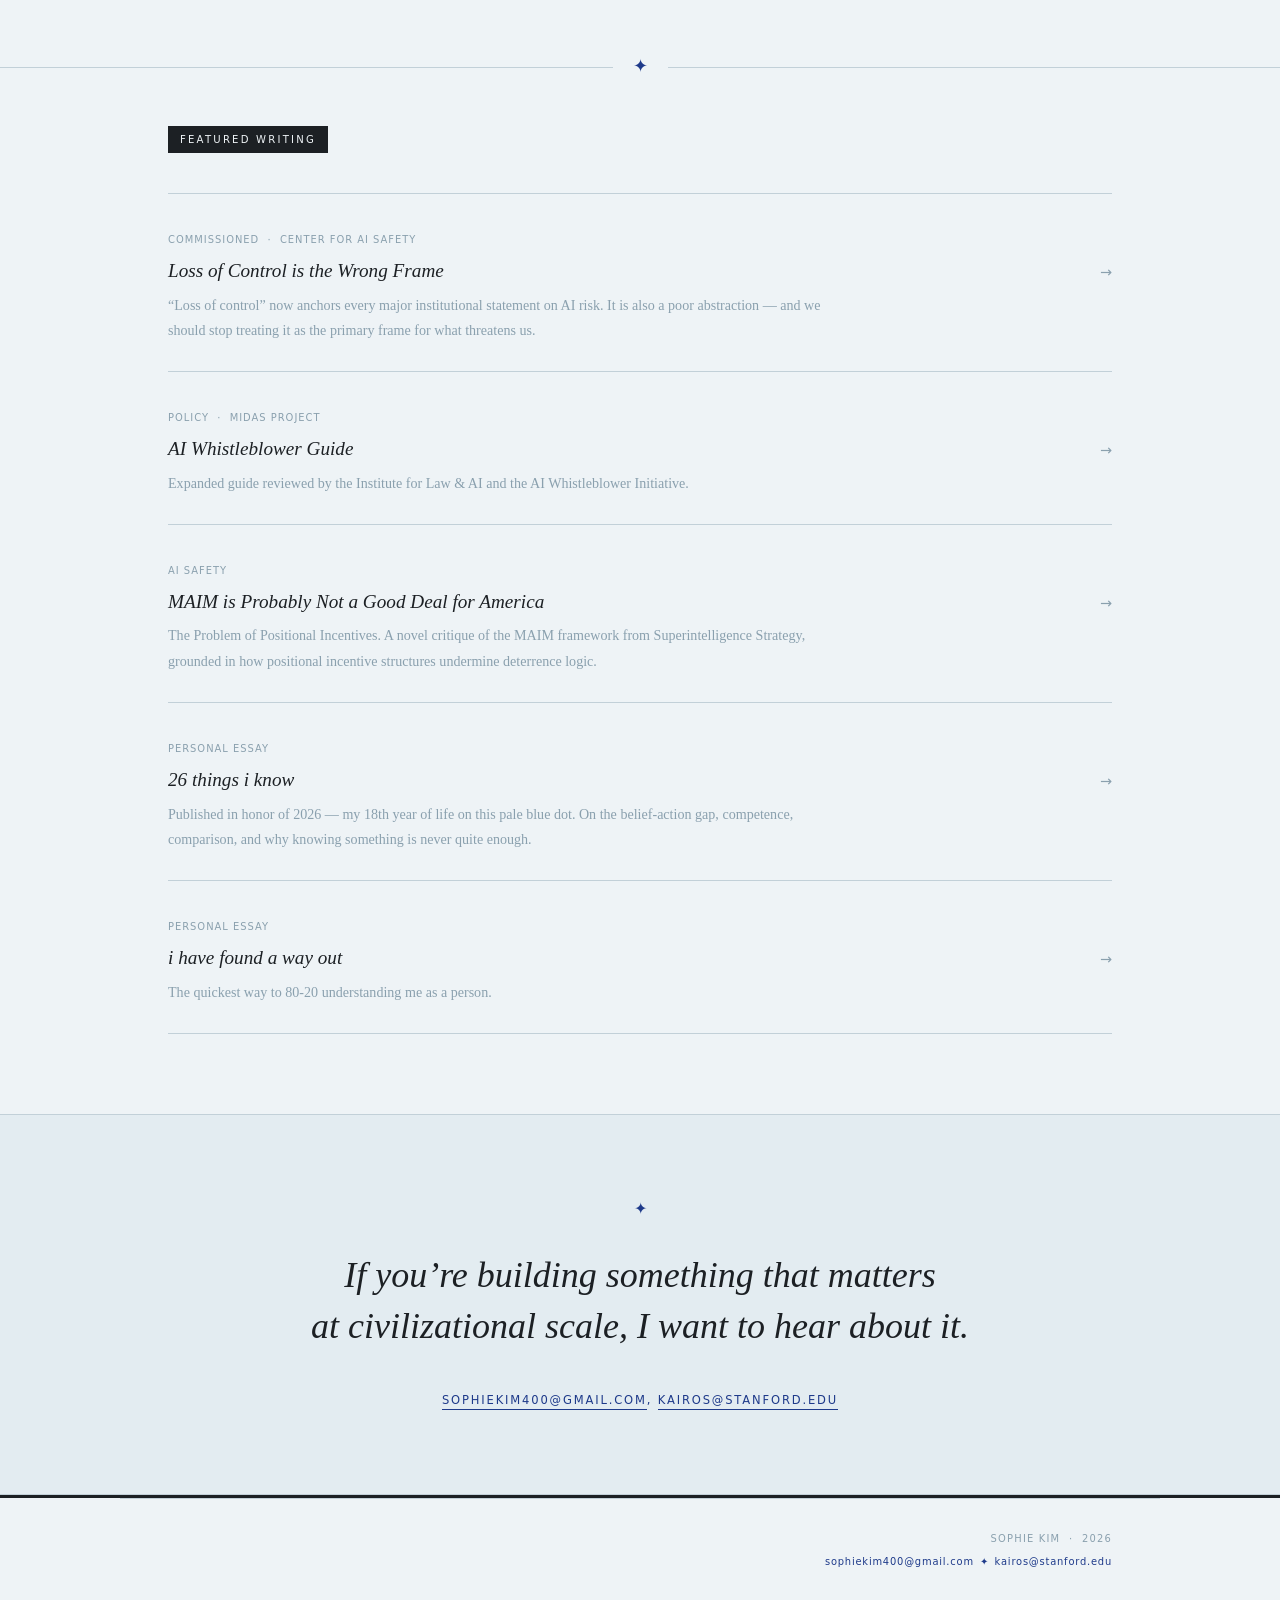
==== commit cb40d521: "Replace featured analysis with LLMs/novices piece Co-Authored-By: Claude Sonnet 4.6 <noreply@anthrop" ====
--- a/index.html
+++ b/index.html
@@ -161,9 +161,9 @@
       <span class="featured-label">Featured Analysis</span>
       <div class="featured-label-line"></div>
     </div>
-    <a href="https://thecounterfactual.substack.com/p/maim-is-probably-not-a-good-deal" target="_blank" rel="noopener" class="featured-link">
-      <h2 class="featured-title">MAIM is Probably Not a Good Deal for America</h2>
-      <p class="featured-sub">The Problem of Positional Incentives. A novel critique of the MAIM framework from Superintelligence Strategy.</p>
+    <a href="https://thecounterfactual.substack.com/p/llms-didnt-help-novices-build-viruses" target="_blank" rel="noopener" class="featured-link">
+      <h2 class="featured-title">LLMs Didn&rsquo;t Help Novices Build Viruses. That Might Be the Wrong Question.</h2>
+      <p class="featured-sub">On Active Site&rsquo;s uplift study &mdash; and why the absence of novice uplift doesn&rsquo;t tell us what we actually need to know.</p>
       <span class="featured-cta">Read the essay &nbsp;&rarr;</span>
     </a>
   </div>
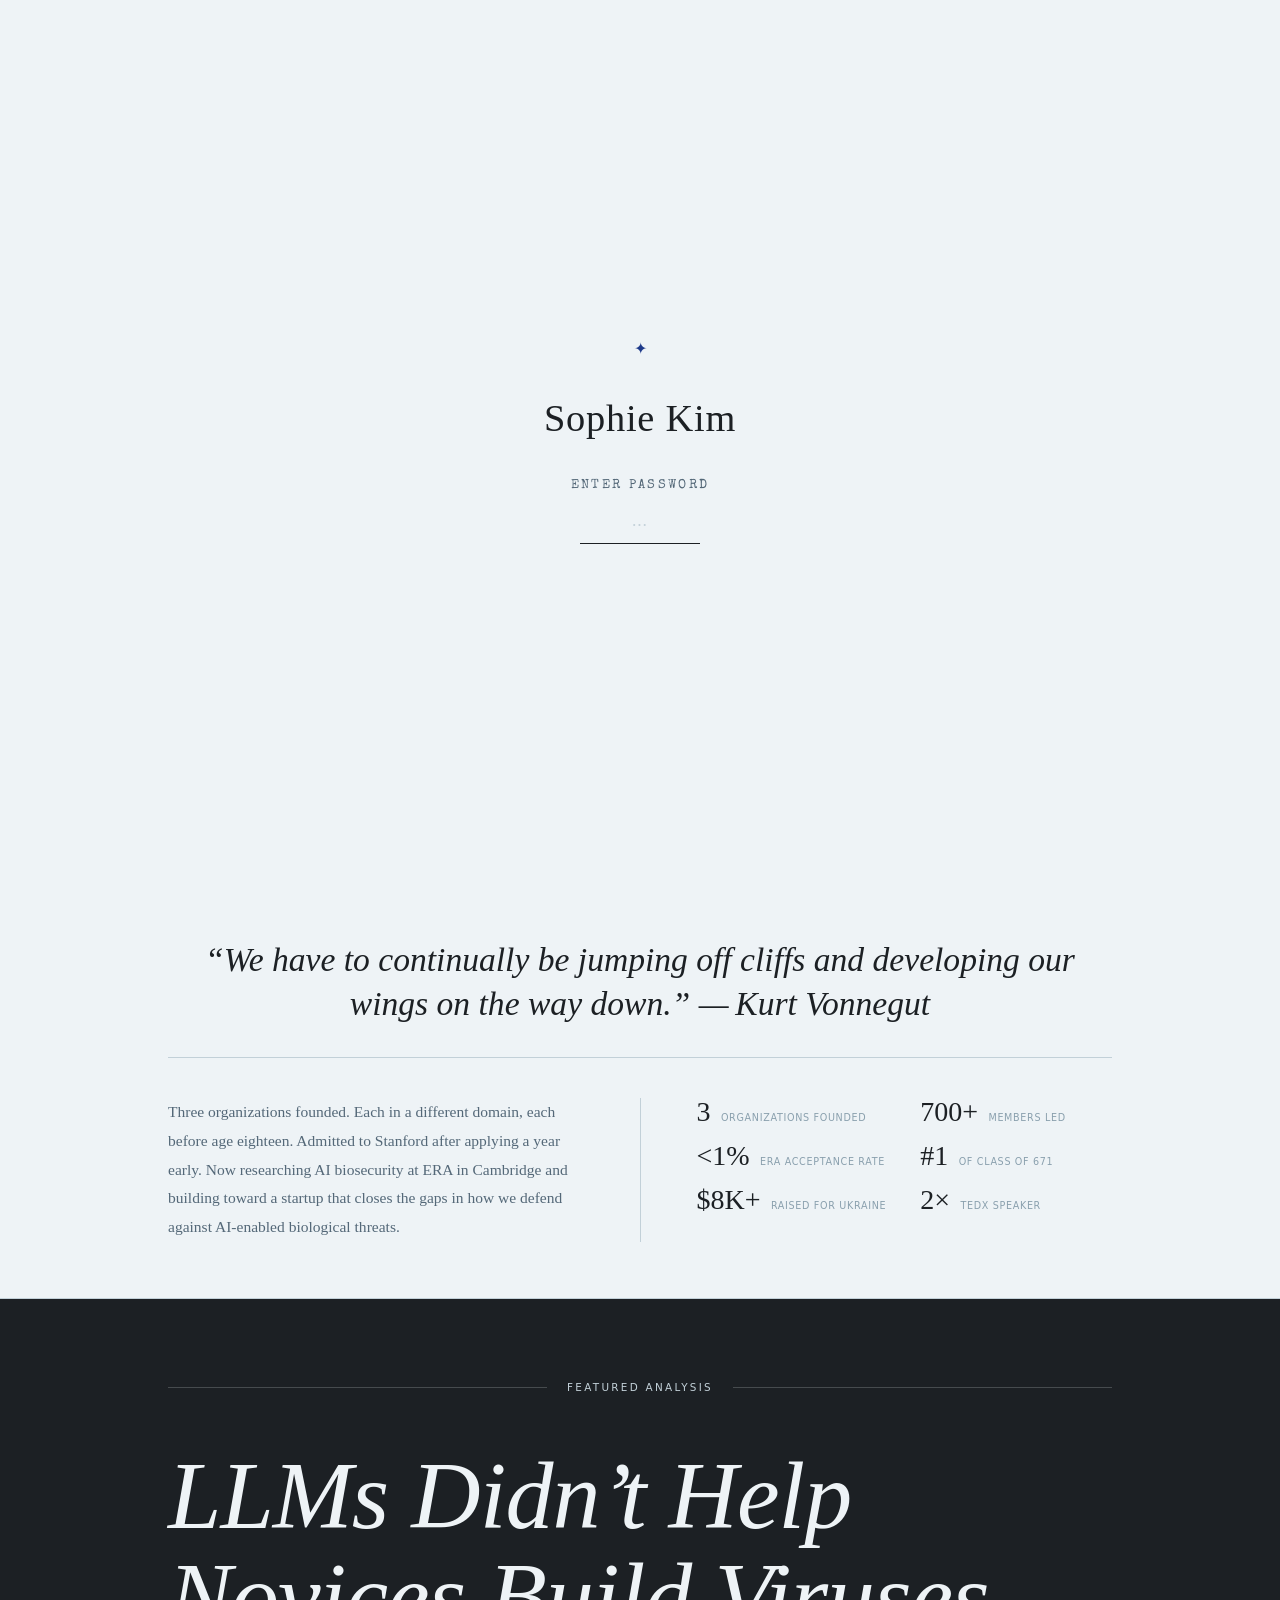
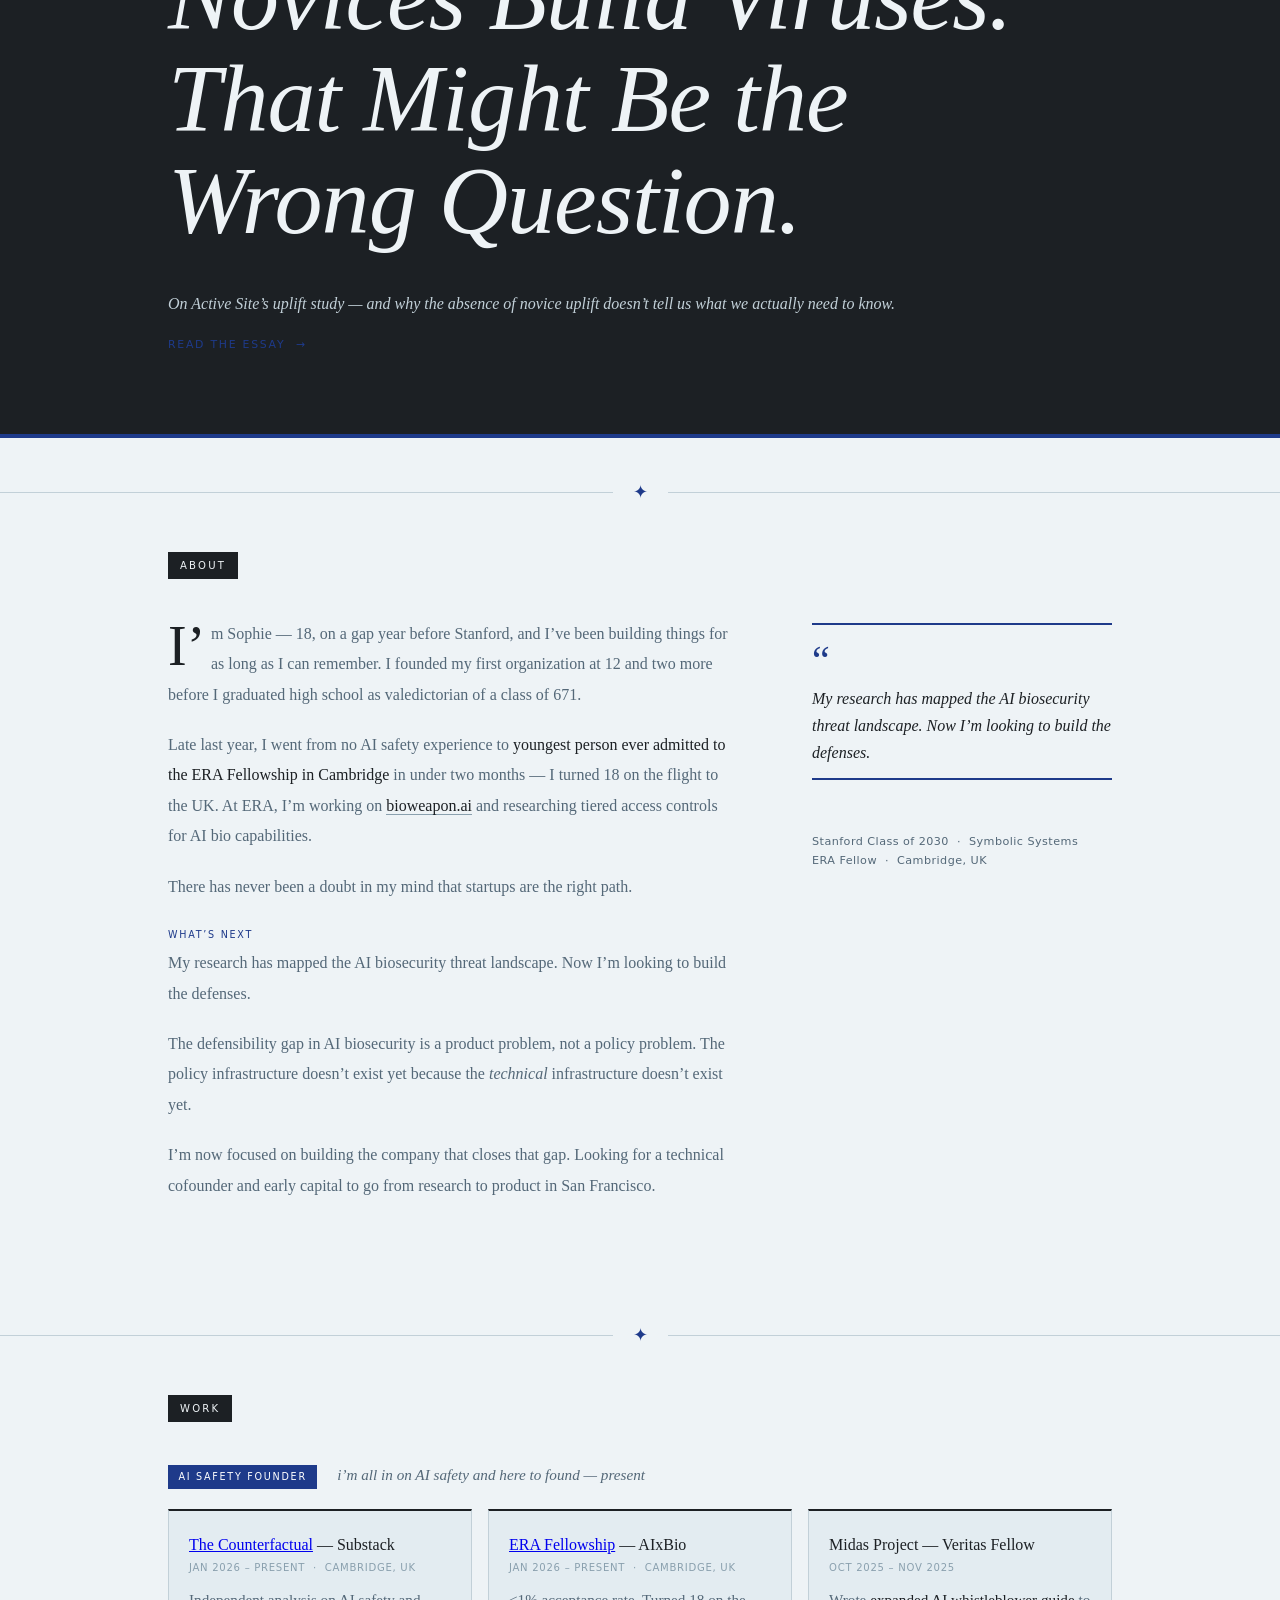
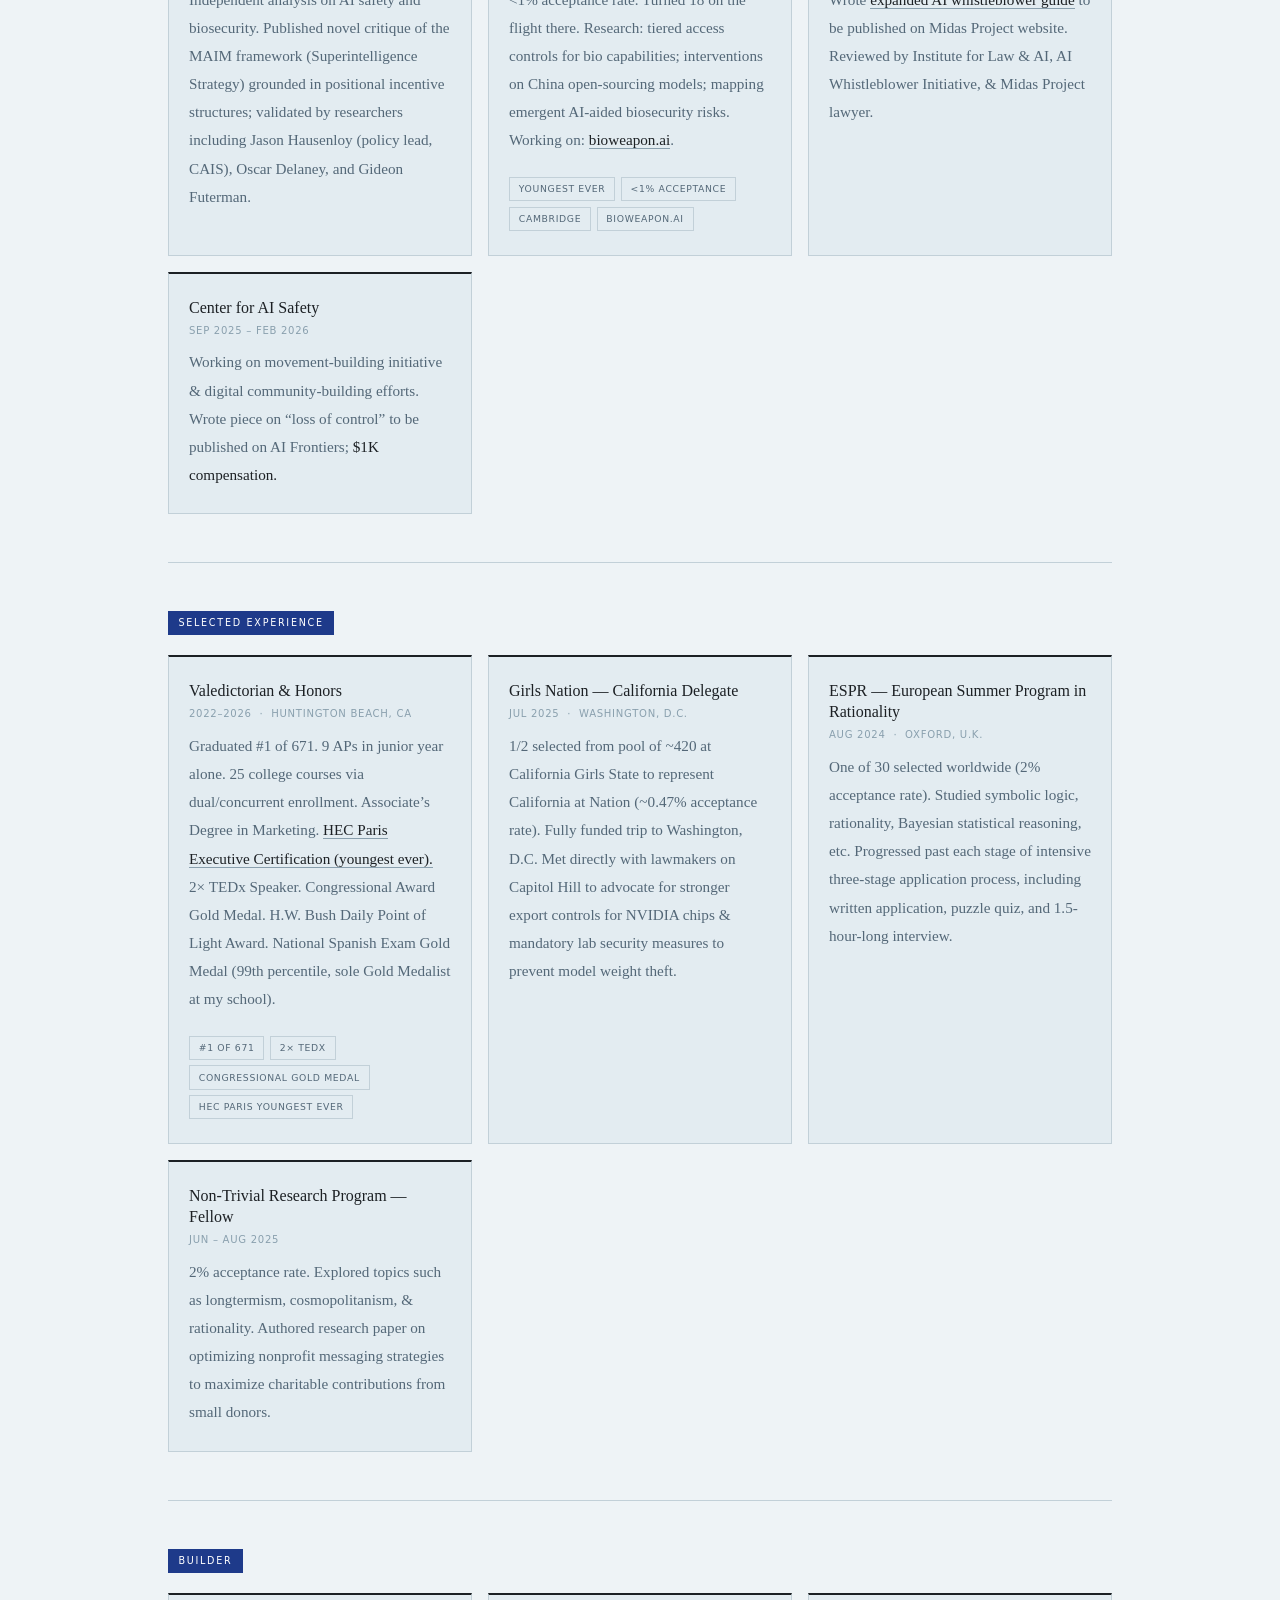
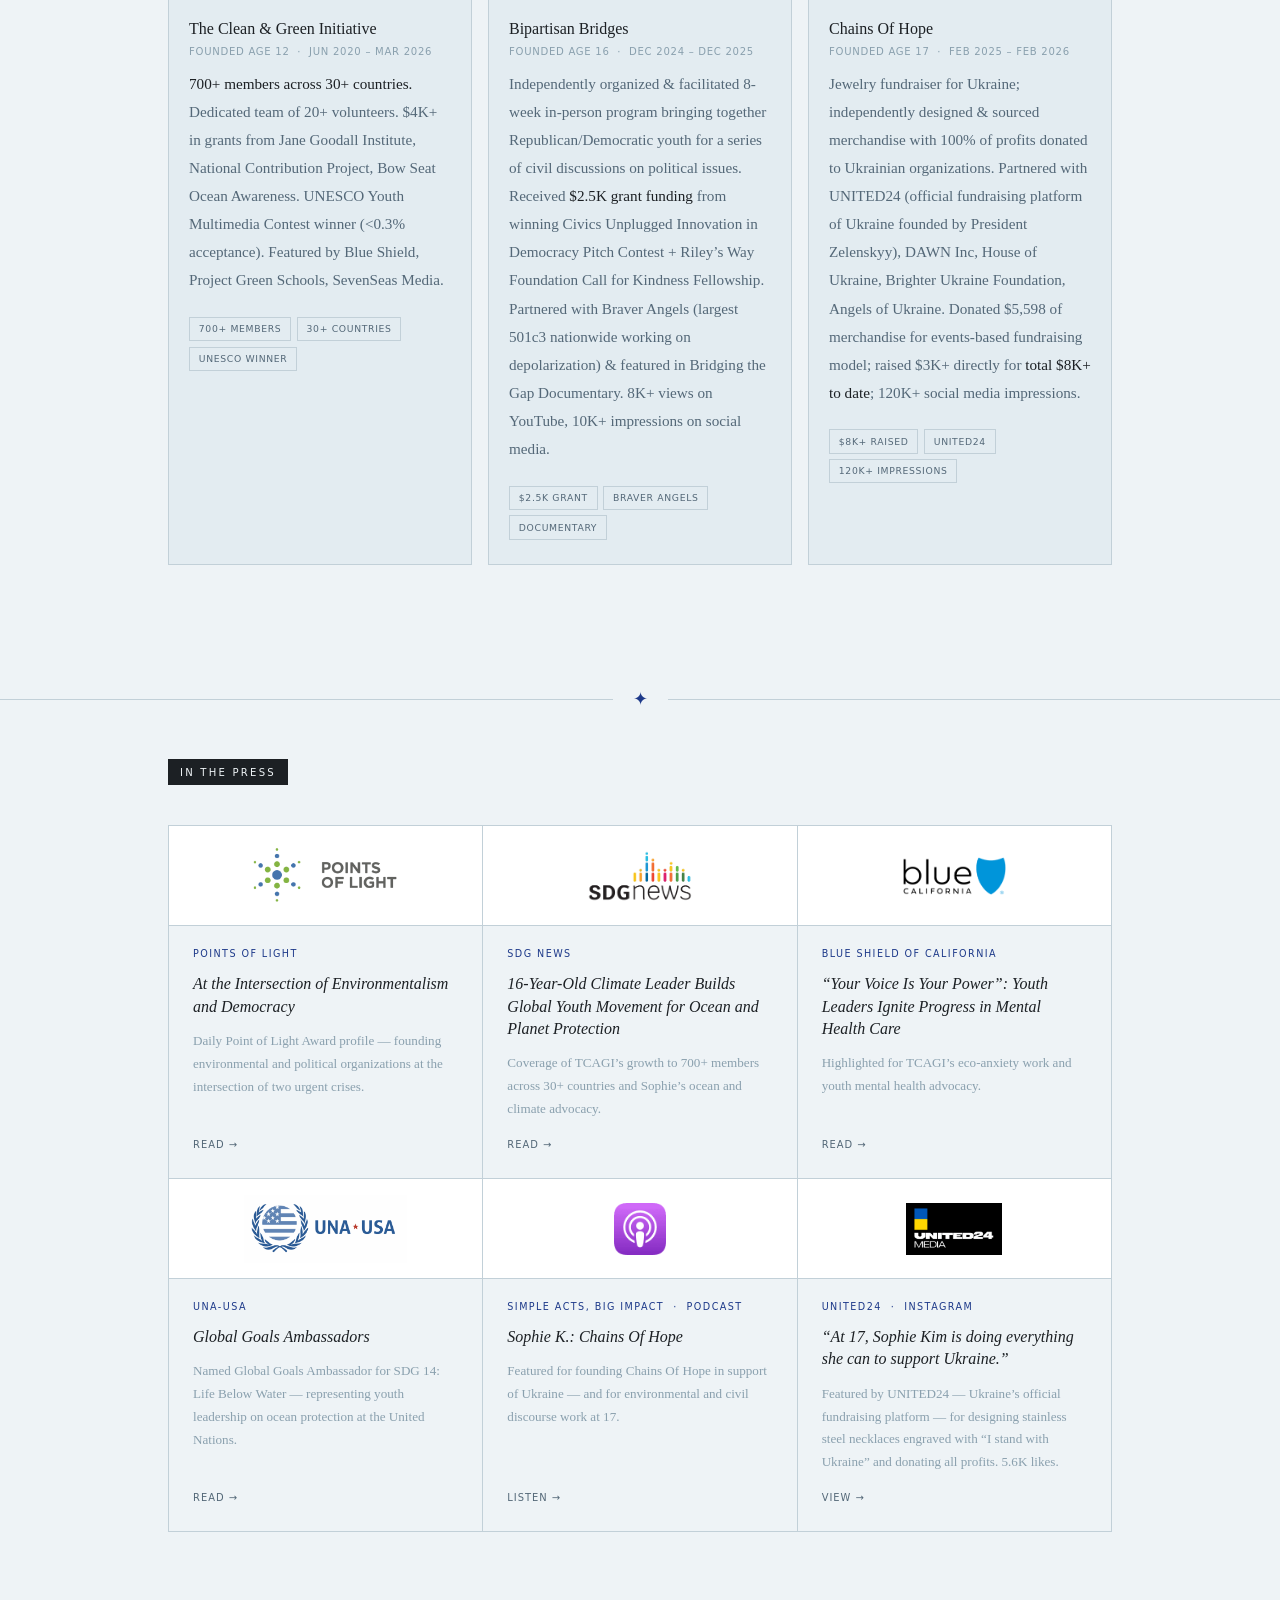
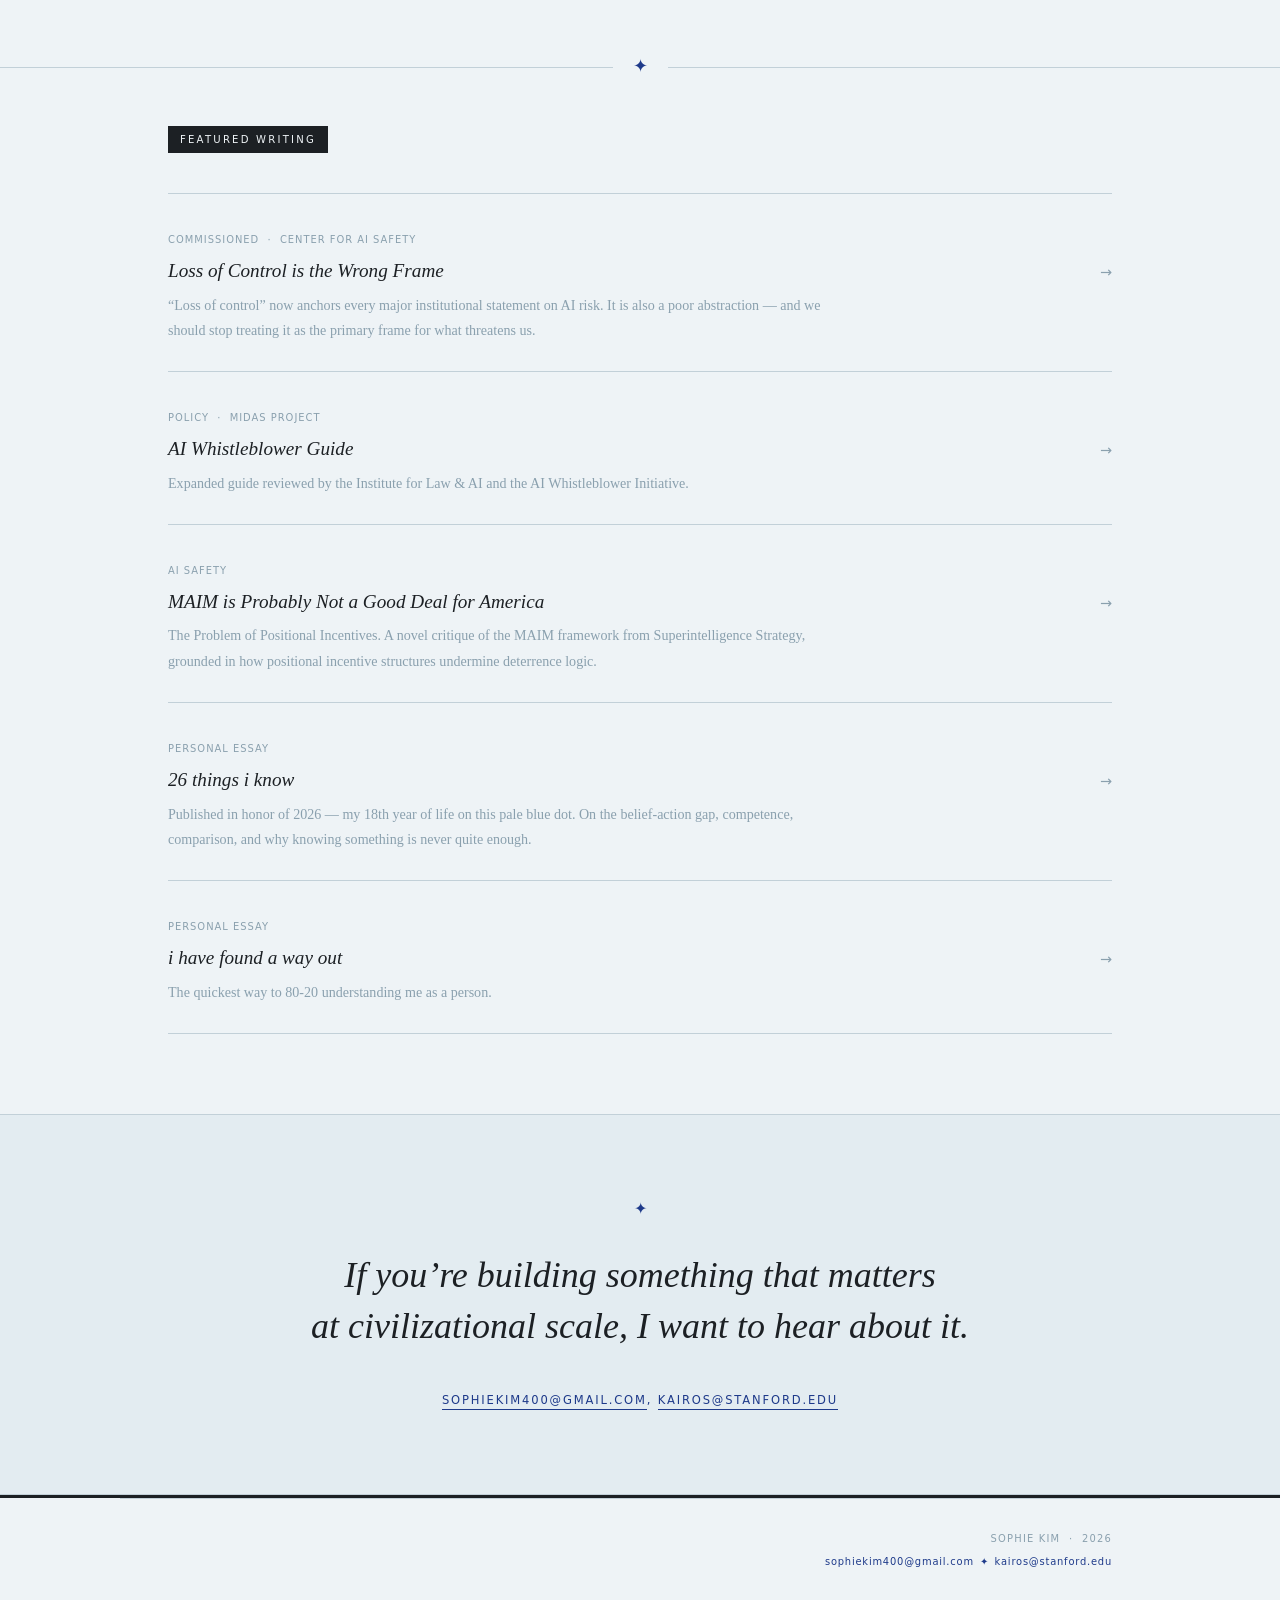
==== commit eec2aa0d: "Remove colon after Now in deck lede Co-Authored-By: Claude Sonnet 4.6 <noreply@anthropic.com>" ====
--- a/index.html
+++ b/index.html
@@ -138,7 +138,7 @@
     <div class="deck-rule"></div>
     <div class="deck-columns">
       <div class="deck-col-text">
-        <p class="deck-lede">Three organizations founded. Each in a different domain, each before age eighteen. Admitted to Stanford after applying a year early. Now: researching AI biosecurity at ERA in Cambridge and building toward a startup that closes the gaps in how we defend against AI-enabled biological threats.</p>
+        <p class="deck-lede">Three organizations founded. Each in a different domain, each before age eighteen. Admitted to Stanford after applying a year early. Now researching AI biosecurity at ERA in Cambridge and building toward a startup that closes the gaps in how we defend against AI-enabled biological threats.</p>
       </div>
       <div class="deck-col-rule"></div>
       <div class="deck-col-stats">
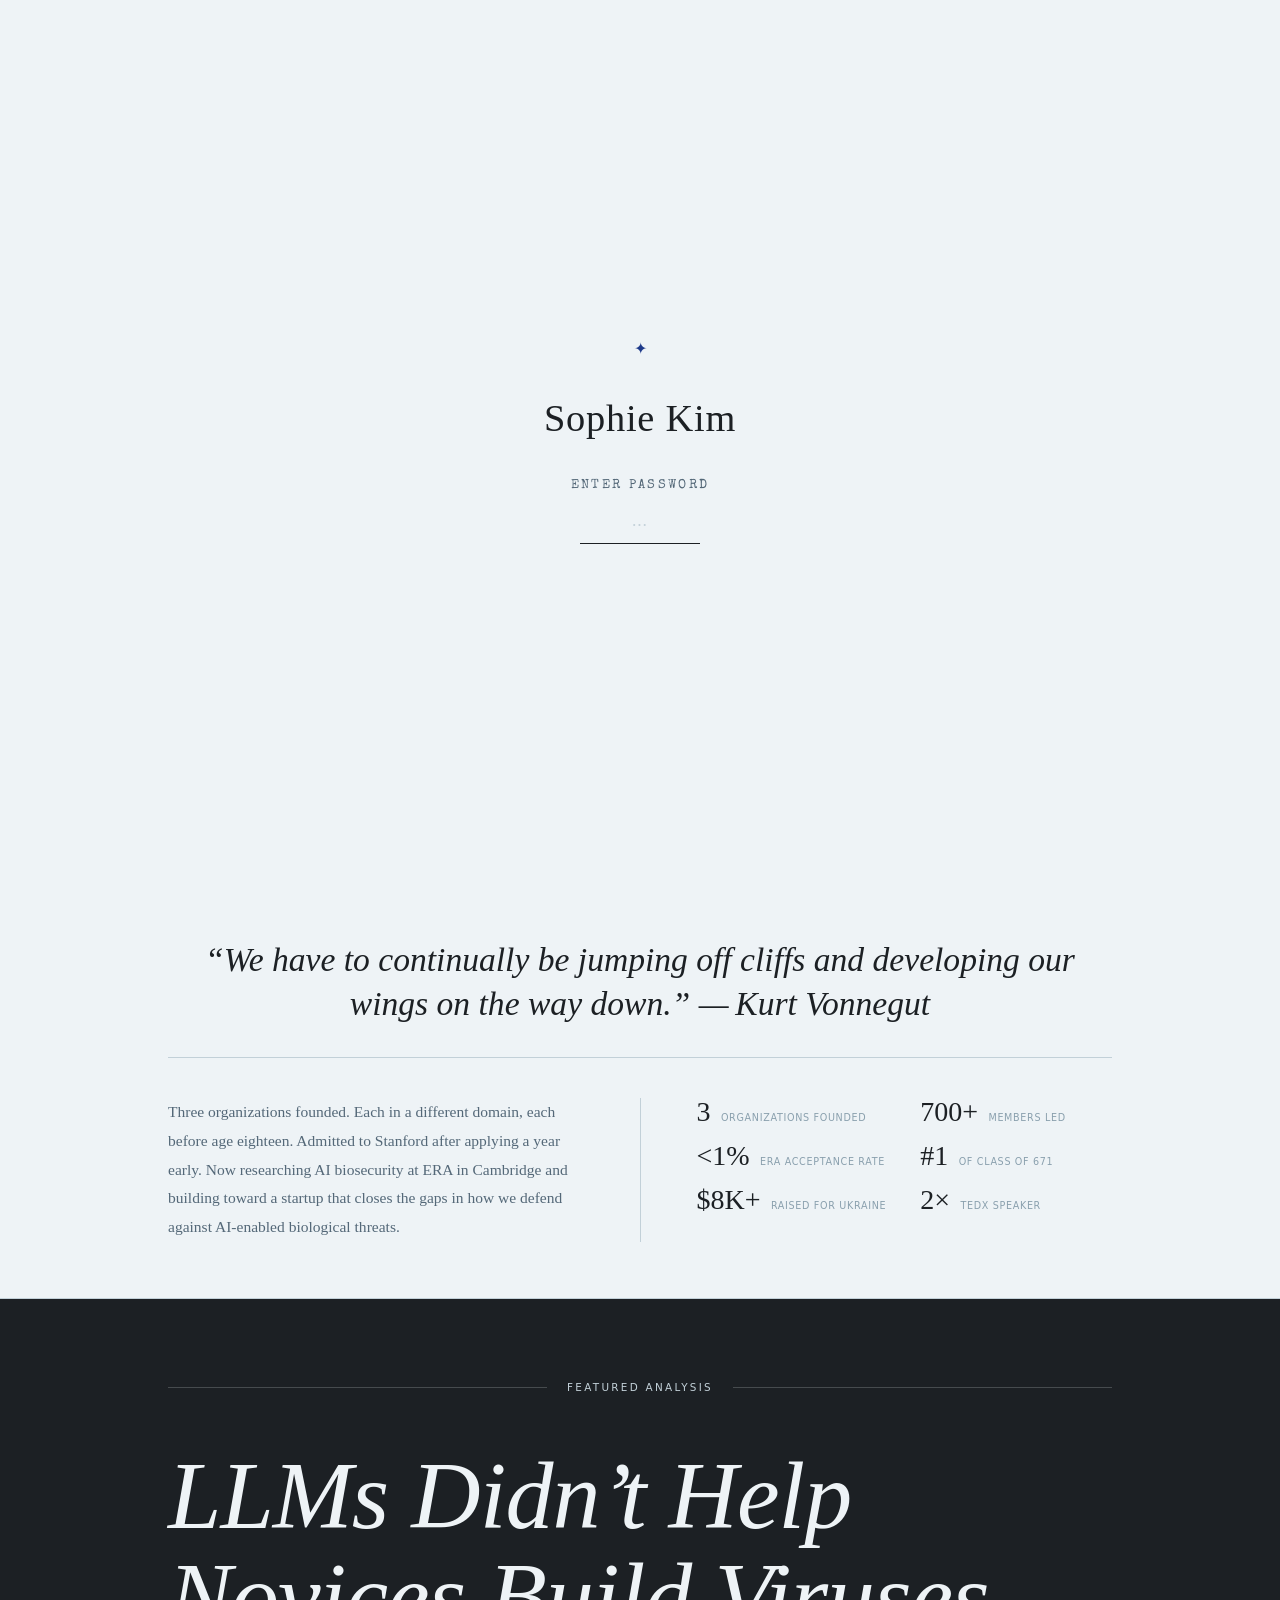
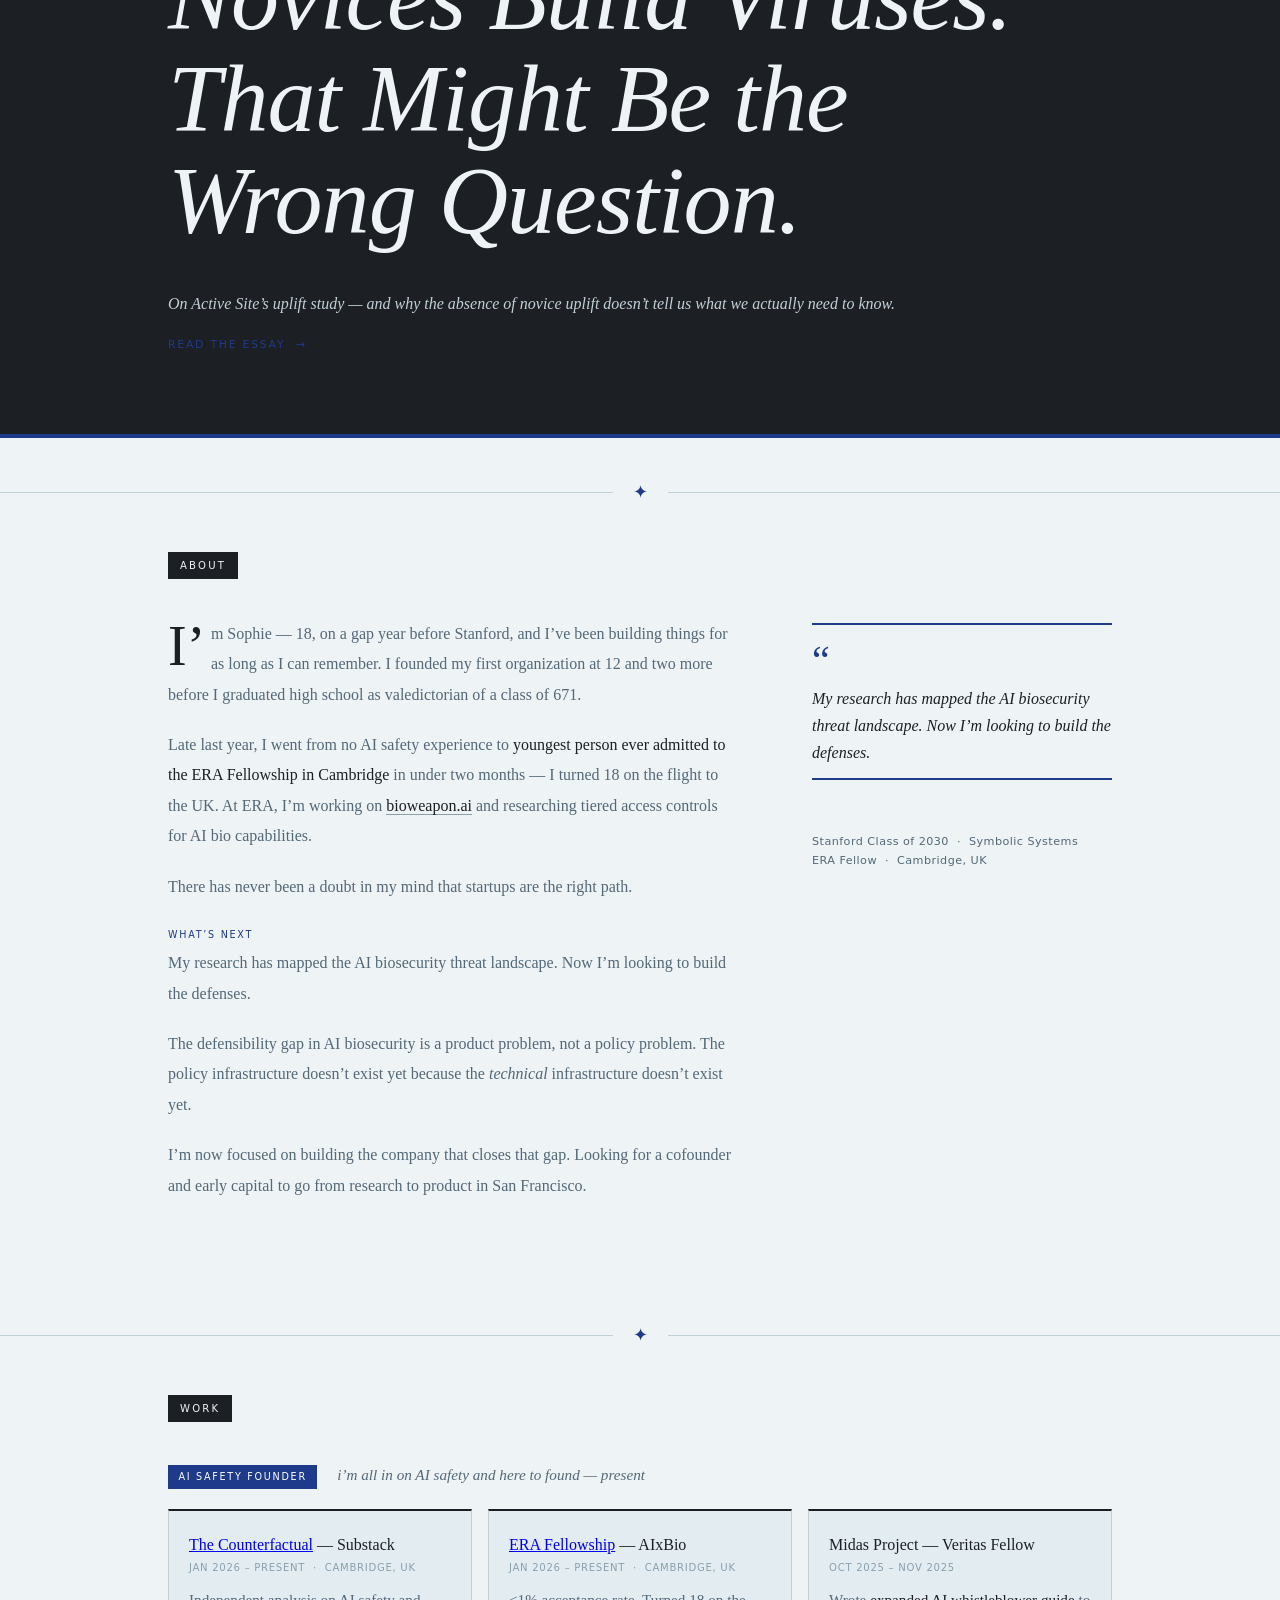
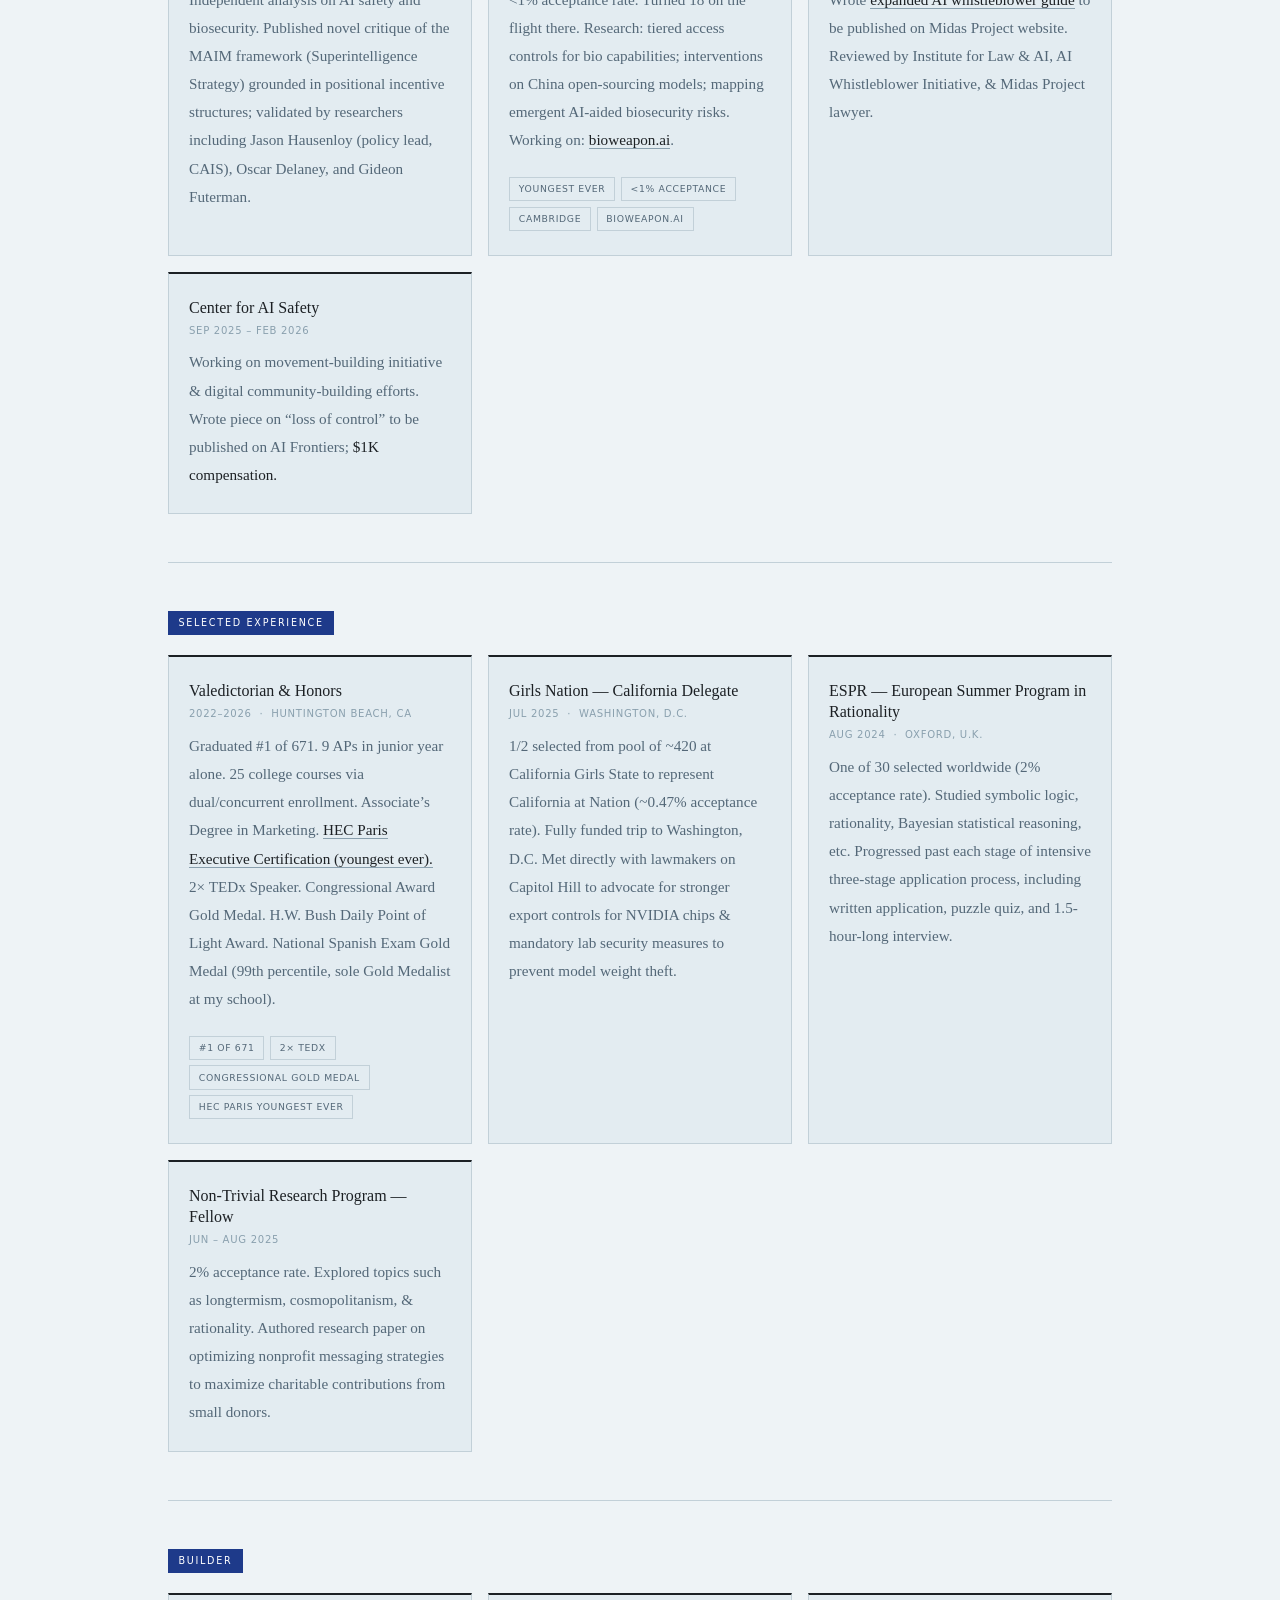
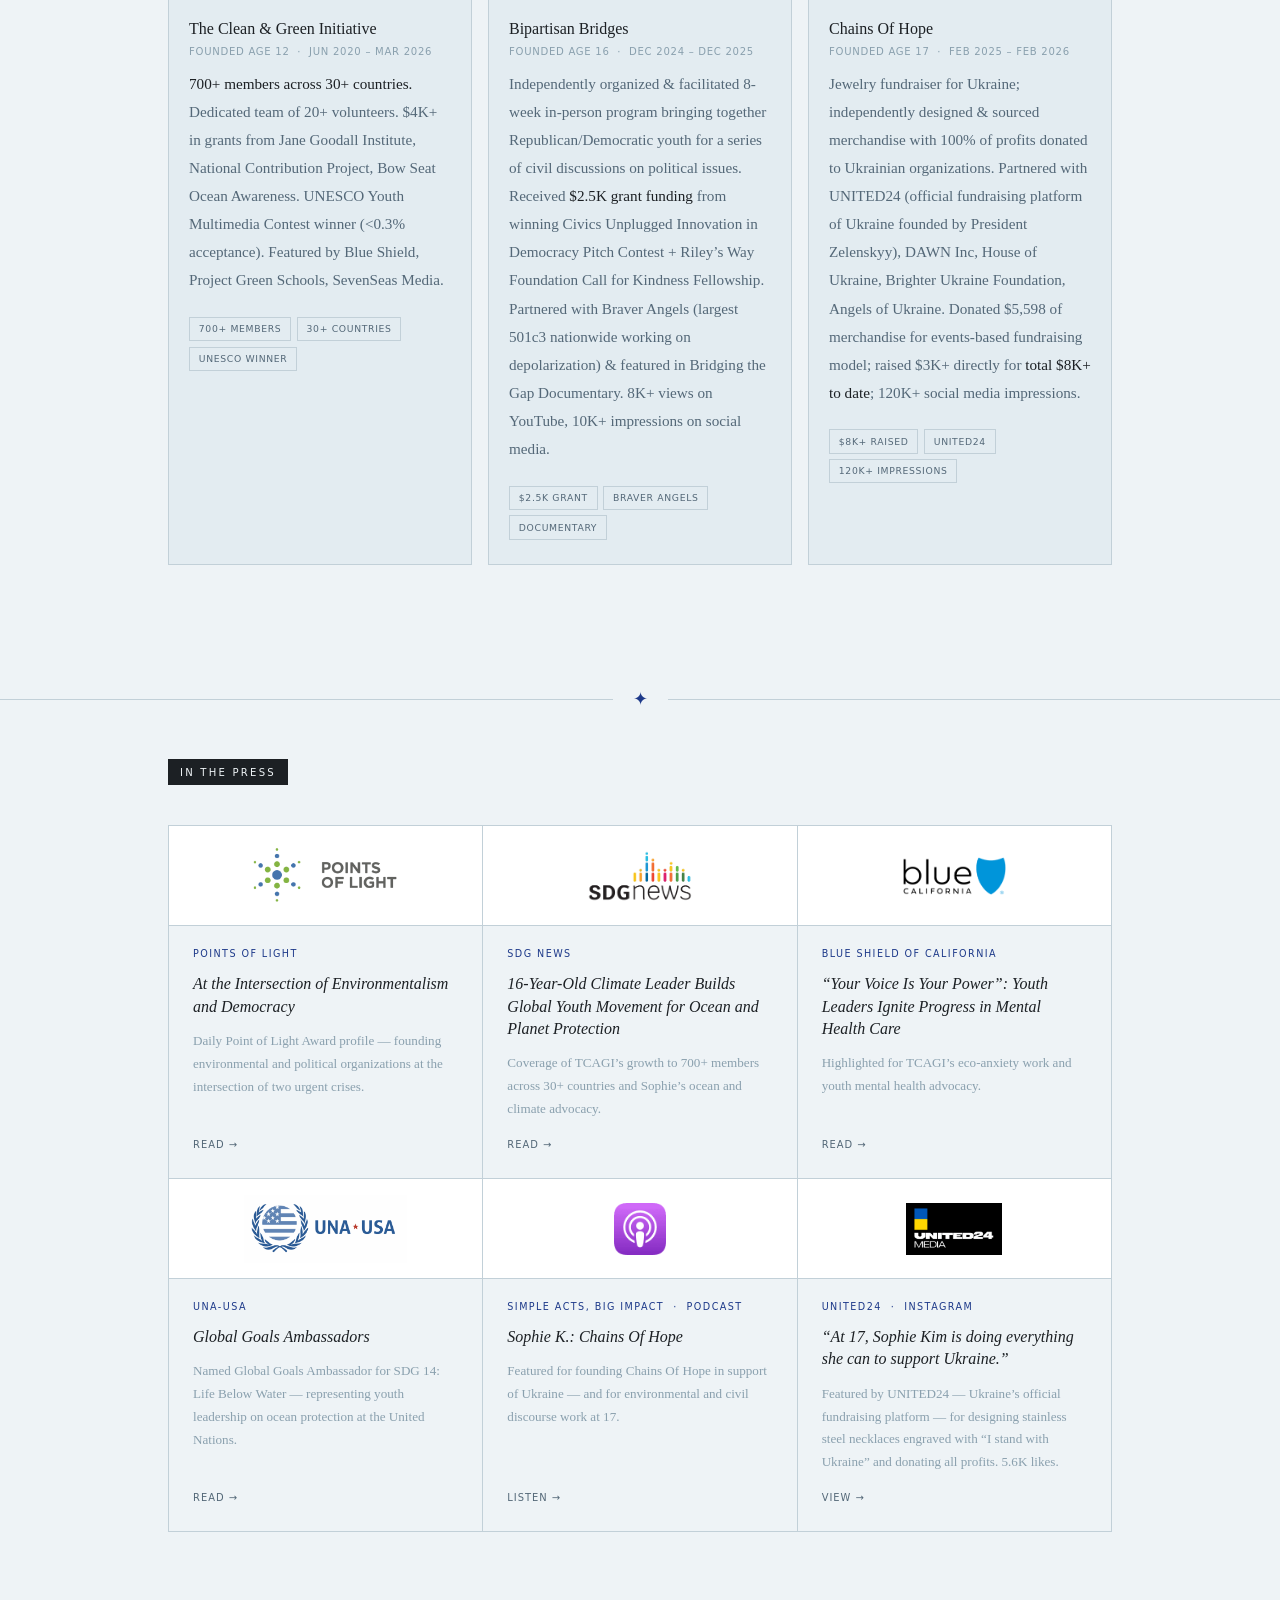
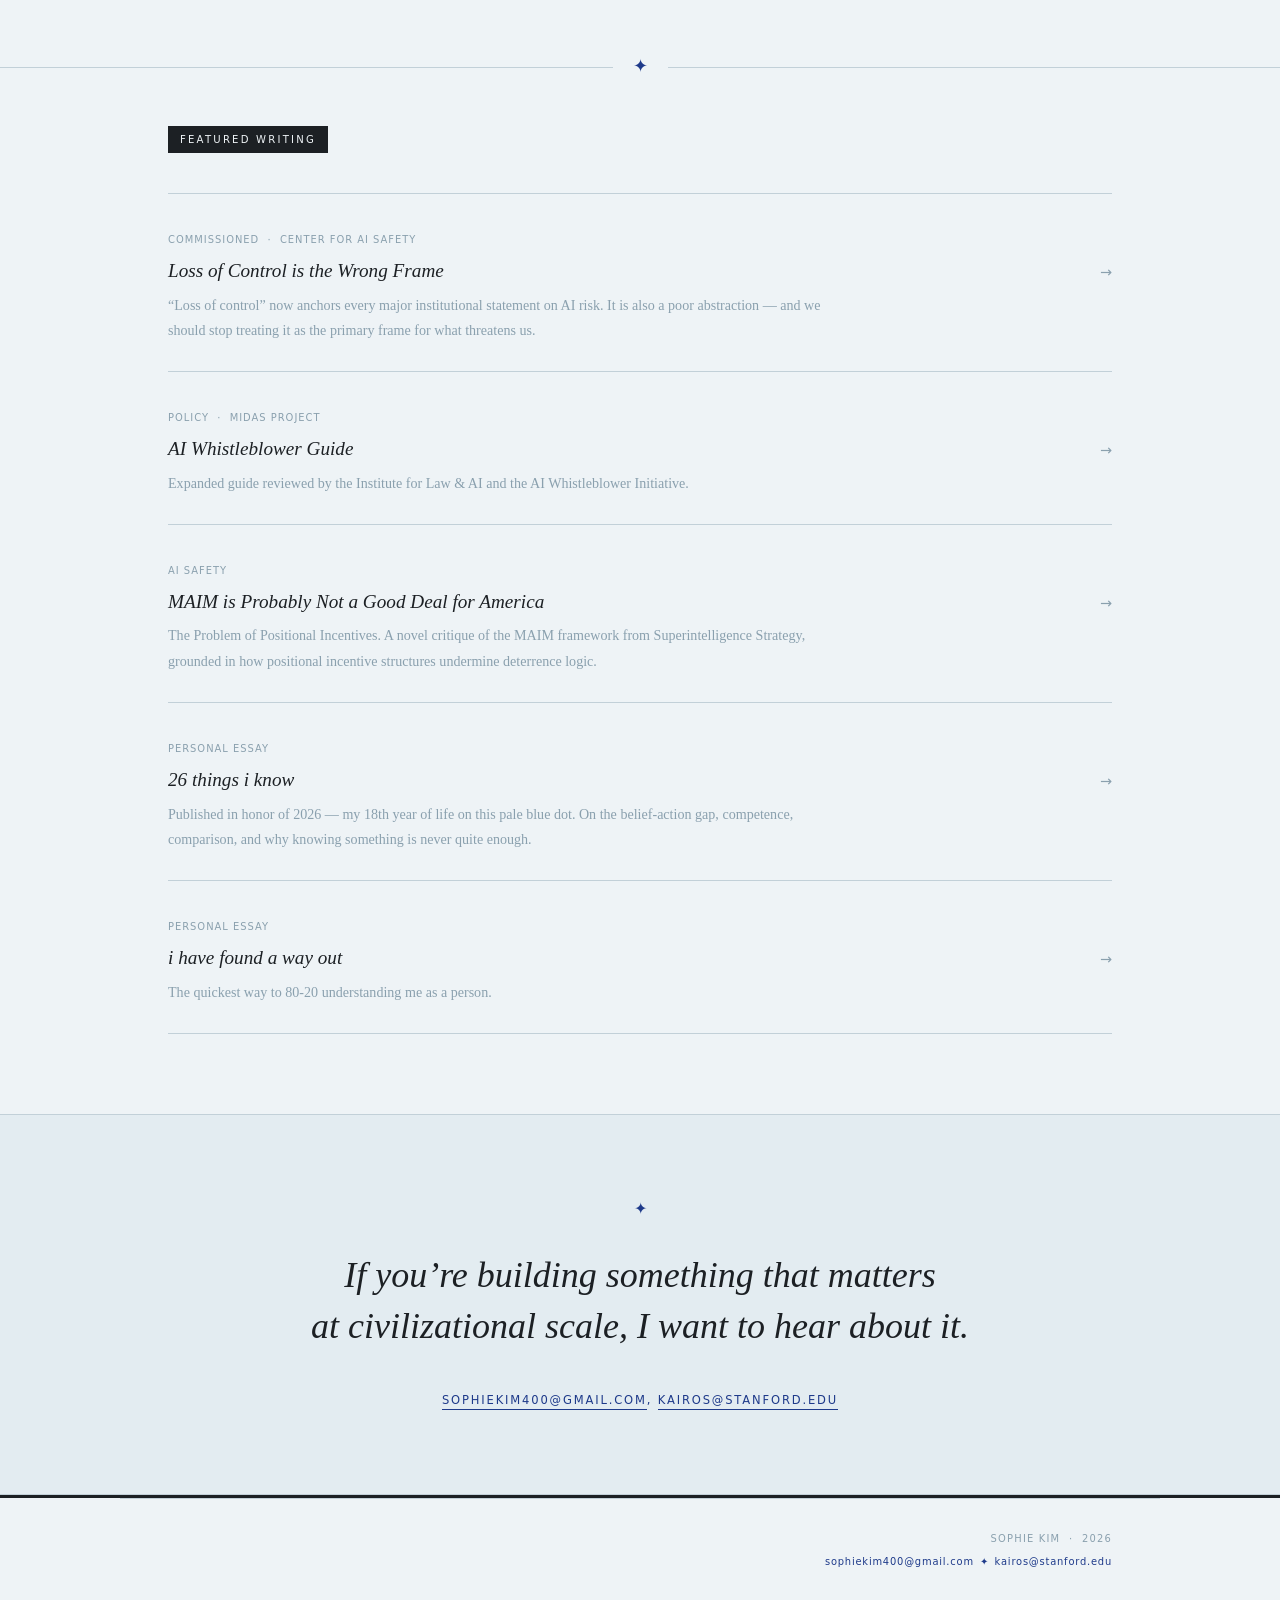
==== commit 9a06cdef: "Remove 'technical' from cofounder line Co-Authored-By: Claude Sonnet 4.6 <noreply@anthropic.com>" ====
--- a/index.html
+++ b/index.html
@@ -204,7 +204,7 @@
           The defensibility gap in AI biosecurity is a product problem, not a policy problem. The policy infrastructure doesn&rsquo;t exist yet because the <em>technical</em> infrastructure doesn&rsquo;t exist yet.
         </p>
         <p>
-          I&rsquo;m now focused on building the company that closes that gap. Looking for a technical cofounder and early capital to go from research to product in San Francisco.
+          I&rsquo;m now focused on building the company that closes that gap. Looking for a cofounder and early capital to go from research to product in San Francisco.
         </p>
       </div>
       <div class="about-pull-col">
